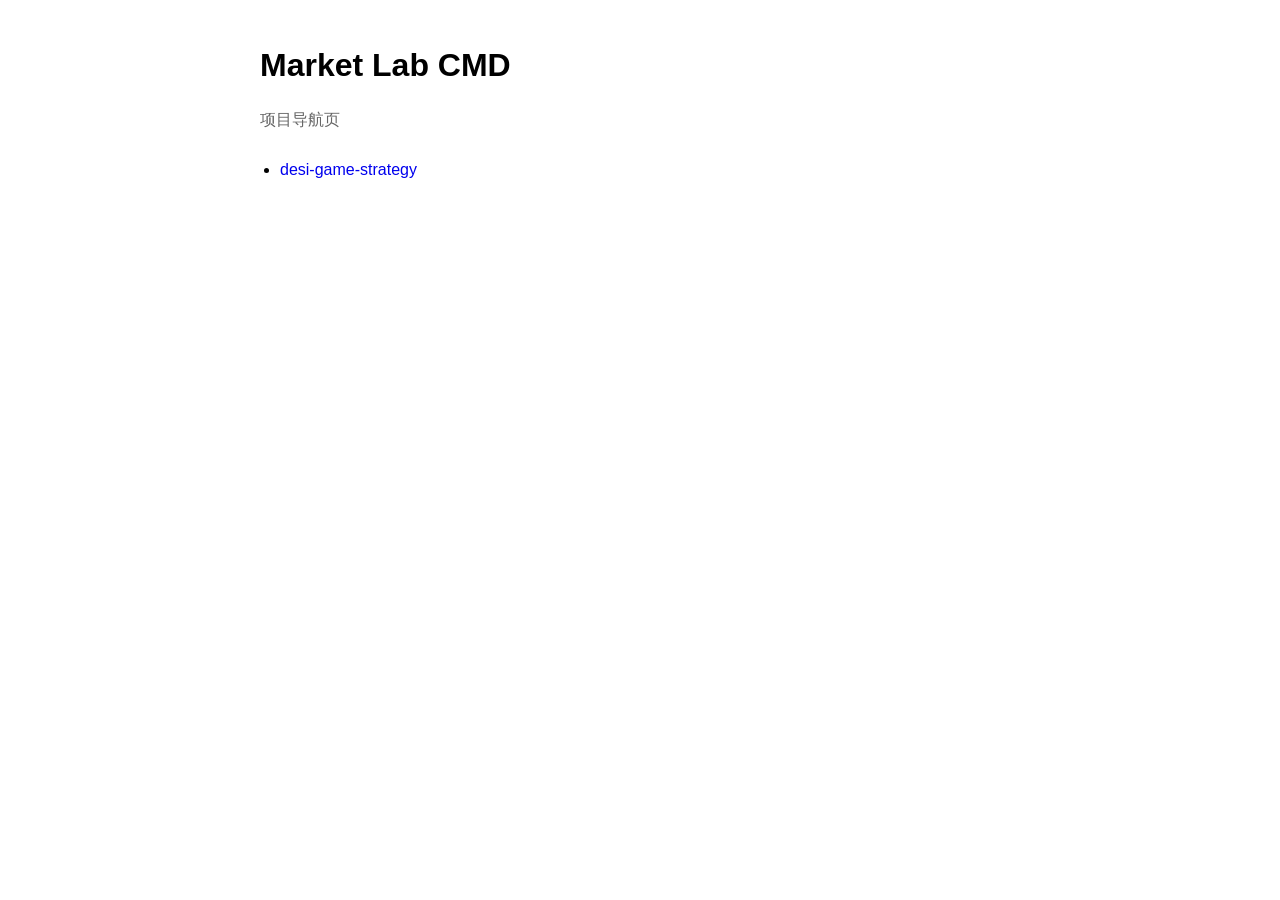
==== index.html @ a50ab49e "feat: init" ====
<!doctype html>
<html lang="zh-CN">
<head>
  <meta charset="utf-8" />
  <meta name="viewport" content="width=device-width, initial-scale=1" />
  <title>Market Lab CMD</title>
  <style>
    body {
      font-family: -apple-system, BlinkMacSystemFont, "Segoe UI", Arial, sans-serif;
      max-width: 760px;
      margin: 40px auto;
      padding: 0 16px;
      line-height: 1.6;
    }
    h1 { margin-bottom: 8px; }
    ul { padding-left: 20px; }
    a { text-decoration: none; }
    a:hover { text-decoration: underline; }
    .desc { color: #666; margin-bottom: 24px; }
  </style>
</head>
<body>
  <h1>Market Lab CMD</h1>
  <p class="desc">项目导航页</p>

  <ul>
    <li>
      <a href="/desi-game-strategy/">desi-game-strategy</a>
    </li>
  </ul>
</body>
</html>
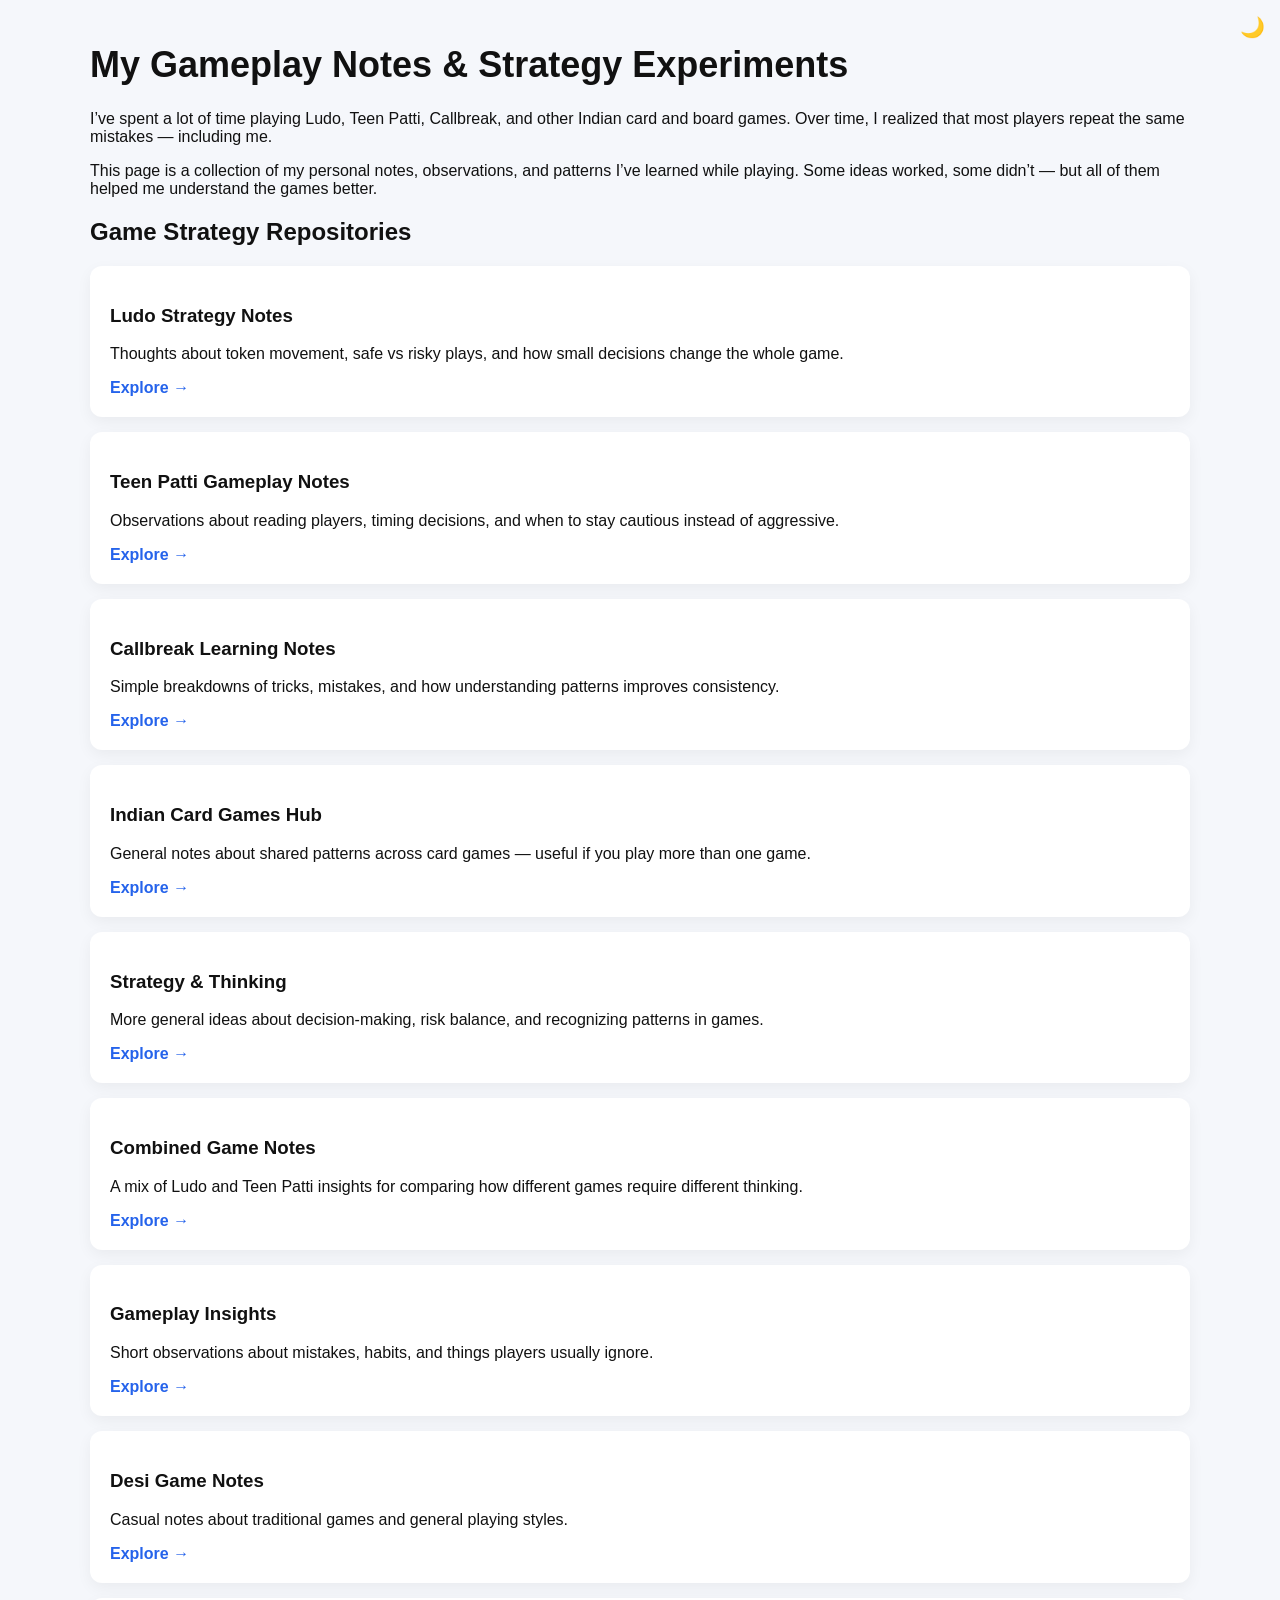
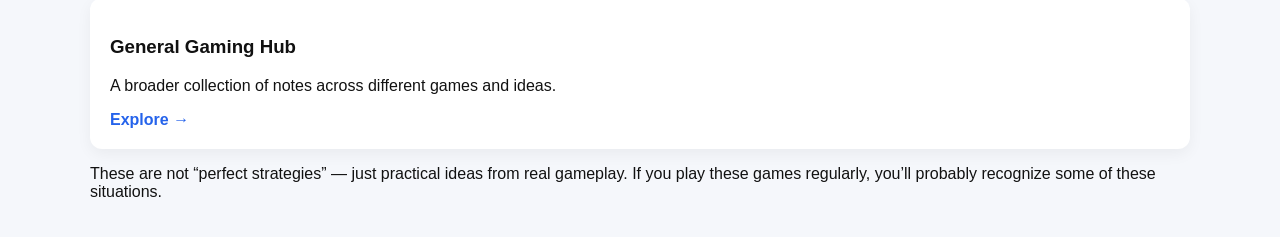
==== commit daa9ec30: "fix:1" ====
--- a/index.html
+++ b/index.html
@@ -1,32 +1,109 @@
-<!doctype html>
-<html lang="zh-CN">
+<!DOCTYPE html>
+<html lang="en">
 <head>
-  <meta charset="utf-8" />
-  <meta name="viewport" content="width=device-width, initial-scale=1" />
-  <title>Market Lab CMD</title>
-  <style>
-    body {
-      font-family: -apple-system, BlinkMacSystemFont, "Segoe UI", Arial, sans-serif;
-      max-width: 760px;
-      margin: 40px auto;
-      padding: 0 16px;
-      line-height: 1.6;
-    }
-    h1 { margin-bottom: 8px; }
-    ul { padding-left: 20px; }
-    a { text-decoration: none; }
-    a:hover { text-decoration: underline; }
-    .desc { color: #666; margin-bottom: 24px; }
-  </style>
+<meta charset="UTF-8">
+<meta name="viewport" content="width=device-width, initial-scale=1.0">
+<title>Game Strategy Notes | Ludo, Teen Patti, Callbreak</title>
+
+<meta name="description" content="Personal gameplay notes and strategy insights for Ludo, Teen Patti, Callbreak, and Indian card games. Learn decision-making, avoid common mistakes, and improve your gameplay.">
+
+<style>
+body{font-family:Arial, sans-serif;margin:0;background:#f5f7fb;color:#111;}
+.container{max-width:1100px;margin:auto;padding:20px;}
+h1{font-size:36px;}
+.card{background:#fff;border-radius:12px;padding:20px;margin:15px 0;box-shadow:0 5px 15px rgba(0,0,0,.05);}
+a{color:#2563eb;text-decoration:none;font-weight:bold;}
+.toggle{position:fixed;top:15px;right:15px;font-size:20px;cursor:pointer;}
+.dark{background:#0f172a;color:#e5e7eb;}
+.dark .card{background:#1e293b;}
+</style>
 </head>
+
 <body>
-  <h1>Market Lab CMD</h1>
-  <p class="desc">项目导航页</p>
 
-  <ul>
-    <li>
-      <a href="/desi-game-strategy/">desi-game-strategy</a>
-    </li>
-  </ul>
+<div class="toggle" onclick="toggleMode()">🌙</div>
+
+<div class="container">
+<h1>My Gameplay Notes & Strategy Experiments</h1>
+
+<p>
+I’ve spent a lot of time playing Ludo, Teen Patti, Callbreak, and other Indian card and board games. 
+Over time, I realized that most players repeat the same mistakes — including me.
+</p>
+
+<p>
+This page is a collection of my personal notes, observations, and patterns I’ve learned while playing. 
+Some ideas worked, some didn’t — but all of them helped me understand the games better.
+</p>
+
+<h2>Game Strategy Repositories</h2>
+
+<div class="card">
+<h3>Ludo Strategy Notes</h3>
+<p>Thoughts about token movement, safe vs risky plays, and how small decisions change the whole game.</p>
+<a href="https://market-lab-cmd.github.io/ludo-strategy-india/">Explore →</a>
+</div>
+
+<div class="card">
+<h3>Teen Patti Gameplay Notes</h3>
+<p>Observations about reading players, timing decisions, and when to stay cautious instead of aggressive.</p>
+<a href="https://market-lab-cmd.github.io/teenpatti-guide-india/">Explore →</a>
+</div>
+
+<div class="card">
+<h3>Callbreak Learning Notes</h3>
+<p>Simple breakdowns of tricks, mistakes, and how understanding patterns improves consistency.</p>
+<a href="https://market-lab-cmd.github.io/Callbreak/">Explore →</a>
+</div>
+
+<div class="card">
+<h3>Indian Card Games Hub</h3>
+<p>General notes about shared patterns across card games — useful if you play more than one game.</p>
+<a href="https://market-lab-cmd.github.io/indian-card-games-hub/">Explore →</a>
+</div>
+
+<div class="card">
+<h3>Strategy & Thinking</h3>
+<p>More general ideas about decision-making, risk balance, and recognizing patterns in games.</p>
+<a href="https://market-lab-cmd.github.io/skill-game-strategy-india/">Explore →</a>
+</div>
+
+<div class="card">
+<h3>Combined Game Notes</h3>
+<p>A mix of Ludo and Teen Patti insights for comparing how different games require different thinking.</p>
+<a href="https://market-lab-cmd.github.io/ludo-teenpatti-hub/">Explore →</a>
+</div>
+
+<div class="card">
+<h3>Gameplay Insights</h3>
+<p>Short observations about mistakes, habits, and things players usually ignore.</p>
+<a href="https://market-lab-cmd.github.io/gameinsight-india/">Explore →</a>
+</div>
+
+<div class="card">
+<h3>Desi Game Notes</h3>
+<p>Casual notes about traditional games and general playing styles.</p>
+<a href="https://market-lab-cmd.github.io/desi-game-strategy/">Explore →</a>
+</div>
+
+<div class="card">
+<h3>General Gaming Hub</h3>
+<p>A broader collection of notes across different games and ideas.</p>
+<a href="https://market-lab-cmd.github.io/india-skill-gaming-hub/">Explore →</a>
+</div>
+
+<p>
+These are not “perfect strategies” — just practical ideas from real gameplay.
+If you play these games regularly, you’ll probably recognize some of these situations.
+</p>
+
+</div>
+
+<script>
+function toggleMode(){
+ document.body.classList.toggle("dark");
+}
+</script>
+
 </body>
-</html>+</html>
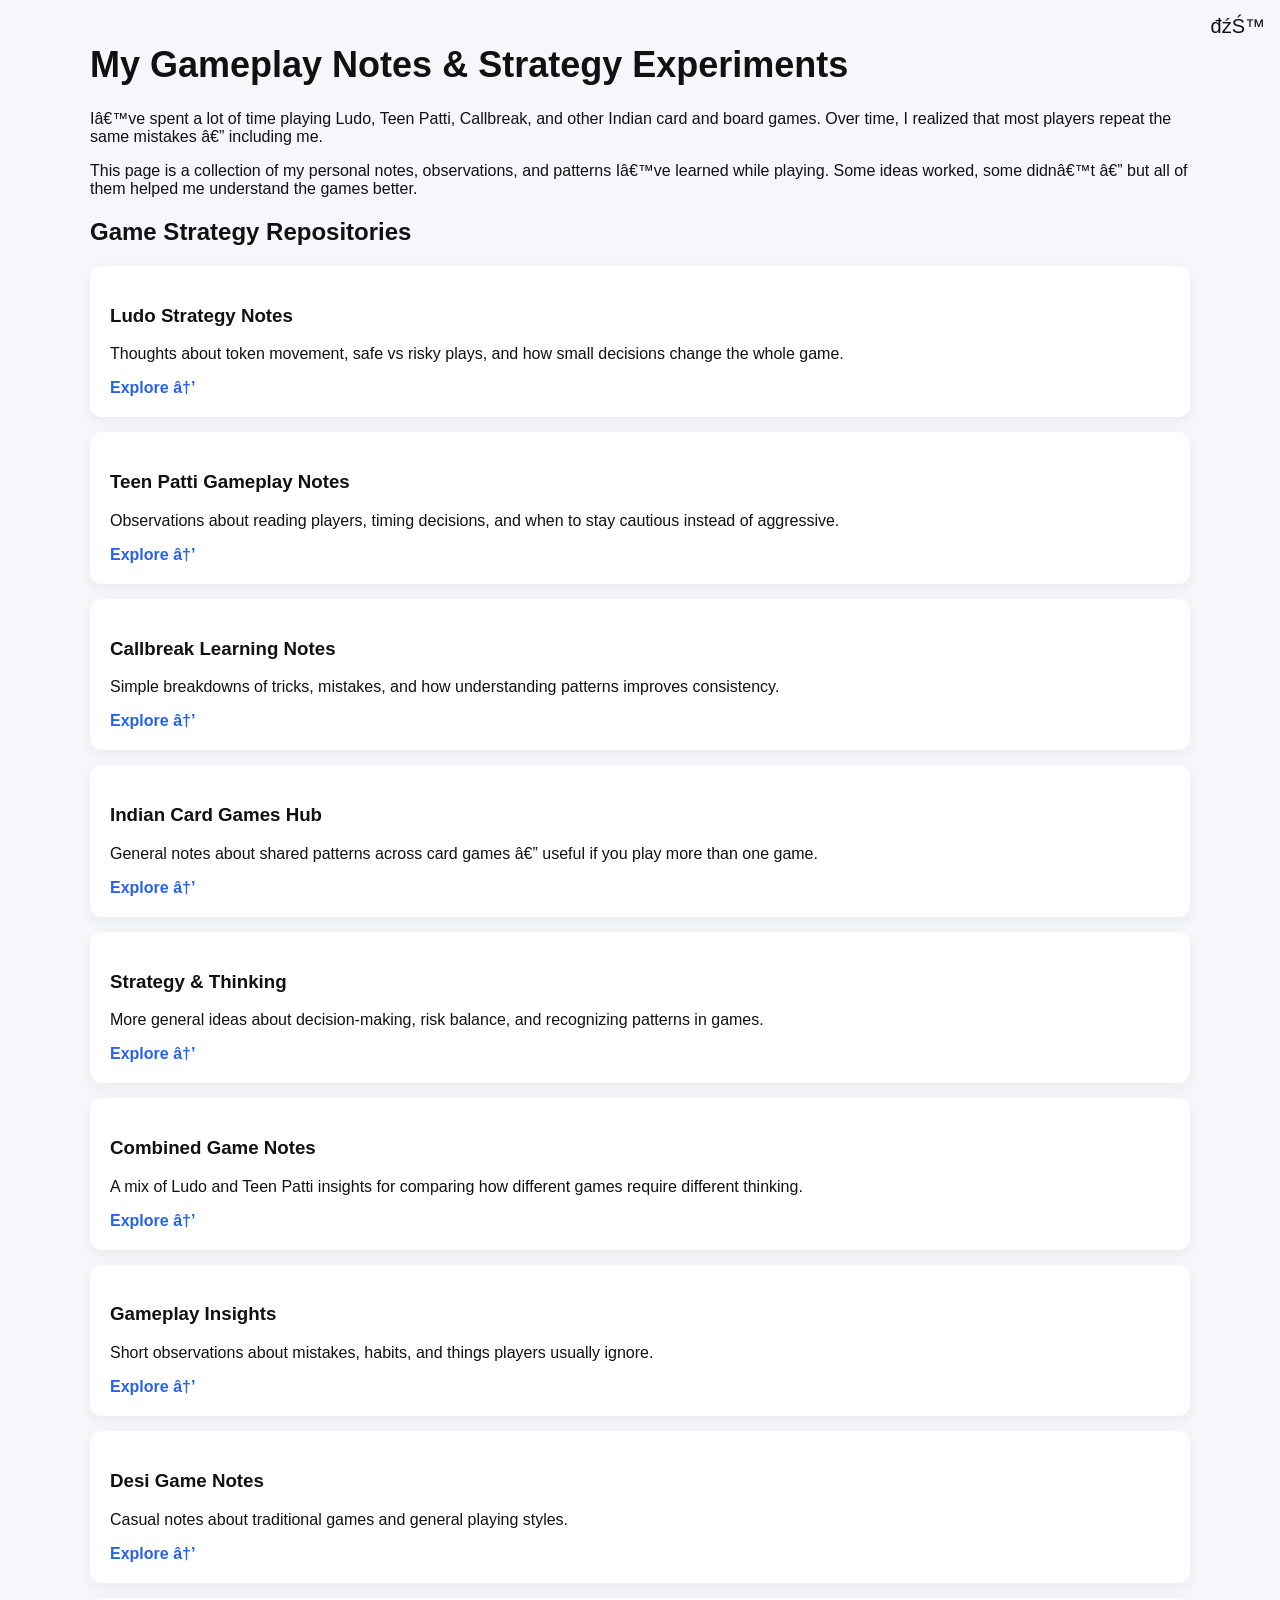
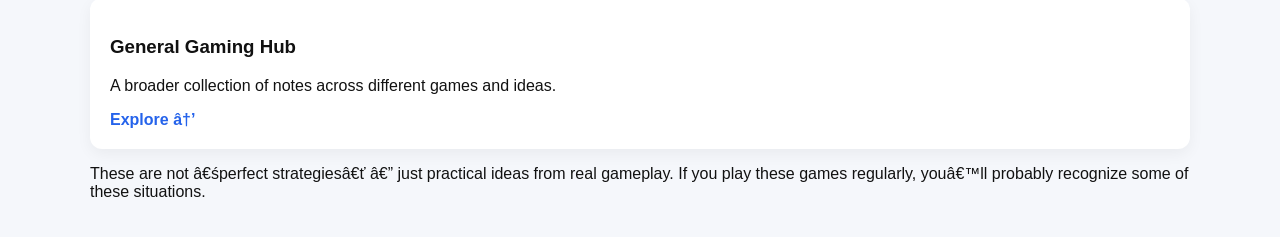
==== commit a46163df: "docs: 更新内容" ====
--- a/index.html
+++ b/index.html
@@ -21,19 +21,19 @@
 
 <body>
 
-<div class="toggle" onclick="toggleMode()">🌙</div>
+<div class="toggle" onclick="toggleMode()">đźŚ™</div>
 
 <div class="container">
 <h1>My Gameplay Notes & Strategy Experiments</h1>
 
 <p>
-I’ve spent a lot of time playing Ludo, Teen Patti, Callbreak, and other Indian card and board games. 
-Over time, I realized that most players repeat the same mistakes — including me.
+Iâ€™ve spent a lot of time playing Ludo, Teen Patti, Callbreak, and other Indian card and board games. 
+Over time, I realized that most players repeat the same mistakes â€” including me.
 </p>
 
 <p>
-This page is a collection of my personal notes, observations, and patterns I’ve learned while playing. 
-Some ideas worked, some didn’t — but all of them helped me understand the games better.
+This page is a collection of my personal notes, observations, and patterns Iâ€™ve learned while playing. 
+Some ideas worked, some didnâ€™t â€” but all of them helped me understand the games better.
 </p>
 
 <h2>Game Strategy Repositories</h2>
@@ -41,68 +41,76 @@
 <div class="card">
 <h3>Ludo Strategy Notes</h3>
 <p>Thoughts about token movement, safe vs risky plays, and how small decisions change the whole game.</p>
-<a href="https://market-lab-cmd.github.io/ludo-strategy-india/">Explore →</a>
+<a href="https://market-lab-cmd.github.io/ludo-strategy-india/">Explore â†’</a>
 </div>
 
 <div class="card">
 <h3>Teen Patti Gameplay Notes</h3>
 <p>Observations about reading players, timing decisions, and when to stay cautious instead of aggressive.</p>
-<a href="https://market-lab-cmd.github.io/teenpatti-guide-india/">Explore →</a>
+<a href="https://market-lab-cmd.github.io/teenpatti-guide-india/">Explore â†’</a>
 </div>
 
 <div class="card">
 <h3>Callbreak Learning Notes</h3>
 <p>Simple breakdowns of tricks, mistakes, and how understanding patterns improves consistency.</p>
-<a href="https://market-lab-cmd.github.io/Callbreak/">Explore →</a>
+<a href="https://market-lab-cmd.github.io/Callbreak/">Explore â†’</a>
 </div>
 
 <div class="card">
 <h3>Indian Card Games Hub</h3>
-<p>General notes about shared patterns across card games — useful if you play more than one game.</p>
-<a href="https://market-lab-cmd.github.io/indian-card-games-hub/">Explore →</a>
+<p>General notes about shared patterns across card games â€” useful if you play more than one game.</p>
+<a href="https://market-lab-cmd.github.io/indian-card-games-hub/">Explore â†’</a>
 </div>
 
 <div class="card">
 <h3>Strategy & Thinking</h3>
 <p>More general ideas about decision-making, risk balance, and recognizing patterns in games.</p>
-<a href="https://market-lab-cmd.github.io/skill-game-strategy-india/">Explore →</a>
+<a href="https://market-lab-cmd.github.io/skill-game-strategy-india/">Explore â†’</a>
 </div>
 
 <div class="card">
 <h3>Combined Game Notes</h3>
 <p>A mix of Ludo and Teen Patti insights for comparing how different games require different thinking.</p>
-<a href="https://market-lab-cmd.github.io/ludo-teenpatti-hub/">Explore →</a>
+<a href="https://market-lab-cmd.github.io/ludo-teenpatti-hub/">Explore â†’</a>
 </div>
 
 <div class="card">
 <h3>Gameplay Insights</h3>
 <p>Short observations about mistakes, habits, and things players usually ignore.</p>
-<a href="https://market-lab-cmd.github.io/gameinsight-india/">Explore →</a>
+<a href="https://market-lab-cmd.github.io/gameinsight-india/">Explore â†’</a>
 </div>
 
 <div class="card">
 <h3>Desi Game Notes</h3>
 <p>Casual notes about traditional games and general playing styles.</p>
-<a href="https://market-lab-cmd.github.io/desi-game-strategy/">Explore →</a>
+<a href="https://market-lab-cmd.github.io/desi-game-strategy/">Explore â†’</a>
 </div>
 
 <div class="card">
 <h3>General Gaming Hub</h3>
 <p>A broader collection of notes across different games and ideas.</p>
-<a href="https://market-lab-cmd.github.io/india-skill-gaming-hub/">Explore →</a>
+<a href="https://market-lab-cmd.github.io/india-skill-gaming-hub/">Explore â†’</a>
 </div>
 
 <p>
-These are not “perfect strategies” — just practical ideas from real gameplay.
-If you play these games regularly, you’ll probably recognize some of these situations.
+These are not â€śperfect strategiesâ€ť â€” just practical ideas from real gameplay.
+If you play these games regularly, youâ€™ll probably recognize some of these situations.
 </p>
 
 </div>
 
+<!-- Google tag (gtag.js) -->
+<script async src="https://www.googletagmanager.com/gtag/js?id=G-T5PPQX5BDS"></script>
 <script>
-function toggleMode(){
- document.body.classList.toggle("dark");
-}
+  window.dataLayer = window.dataLayer || [];
+  function gtag(){dataLayer.push(arguments);}
+  gtag('js', new Date());
+
+  gtag('config', 'G-T5PPQX5BDS');
+  
+  function toggleMode(){
+	 document.body.classList.toggle("dark");
+	}
 </script>
 
 </body>
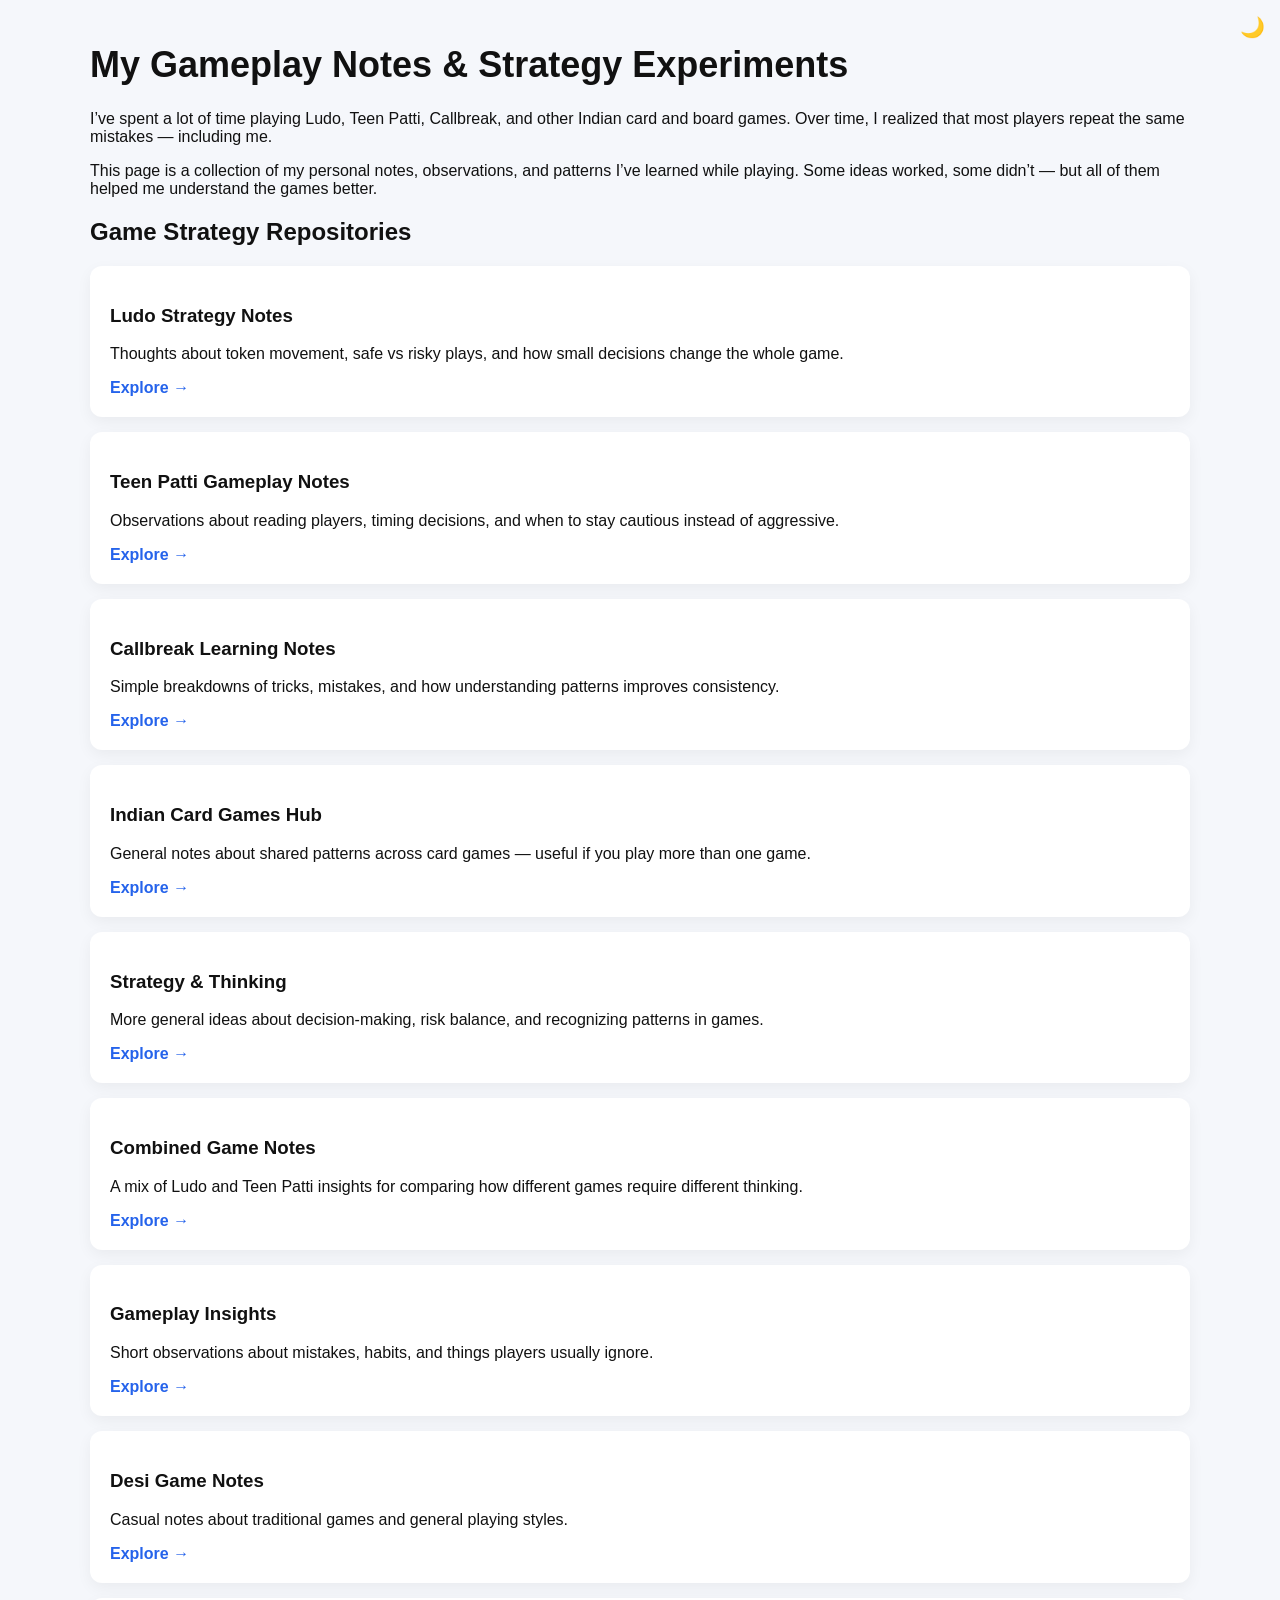
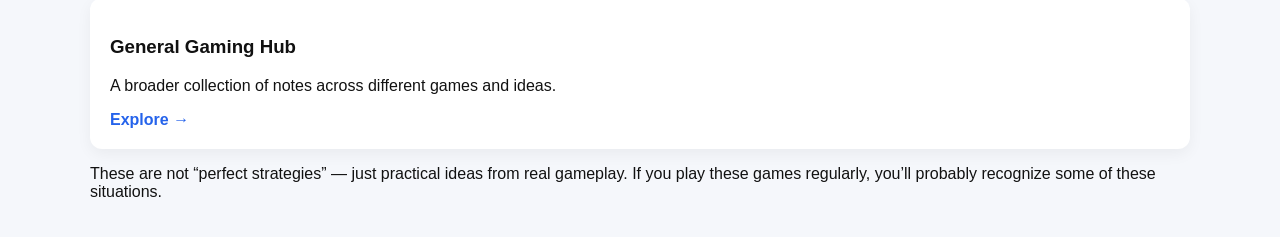
==== commit 506568b7: "fix: 修复HTML文件中的特殊字符显示问题 将HTML文件中的特殊字符（如â€™、â€”等）替换为正确的Unicode字符（如’、—等），以解决显示异常问题" ====
--- a/index.html
+++ b/index.html
@@ -21,19 +21,19 @@
 
 <body>
 
-<div class="toggle" onclick="toggleMode()">đźŚ™</div>
+<div class="toggle" onclick="toggleMode()">🌙</div>
 
 <div class="container">
 <h1>My Gameplay Notes & Strategy Experiments</h1>
 
 <p>
-Iâ€™ve spent a lot of time playing Ludo, Teen Patti, Callbreak, and other Indian card and board games. 
-Over time, I realized that most players repeat the same mistakes â€” including me.
+I’ve spent a lot of time playing Ludo, Teen Patti, Callbreak, and other Indian card and board games. 
+Over time, I realized that most players repeat the same mistakes — including me.
 </p>
 
 <p>
-This page is a collection of my personal notes, observations, and patterns Iâ€™ve learned while playing. 
-Some ideas worked, some didnâ€™t â€” but all of them helped me understand the games better.
+This page is a collection of my personal notes, observations, and patterns I’ve learned while playing. 
+Some ideas worked, some didn’t — but all of them helped me understand the games better.
 </p>
 
 <h2>Game Strategy Repositories</h2>
@@ -41,60 +41,60 @@
 <div class="card">
 <h3>Ludo Strategy Notes</h3>
 <p>Thoughts about token movement, safe vs risky plays, and how small decisions change the whole game.</p>
-<a href="https://market-lab-cmd.github.io/ludo-strategy-india/">Explore â†’</a>
+<a href="https://market-lab-cmd.github.io/ludo-strategy-india/">Explore →</a>
 </div>
 
 <div class="card">
 <h3>Teen Patti Gameplay Notes</h3>
 <p>Observations about reading players, timing decisions, and when to stay cautious instead of aggressive.</p>
-<a href="https://market-lab-cmd.github.io/teenpatti-guide-india/">Explore â†’</a>
+<a href="https://market-lab-cmd.github.io/teenpatti-guide-india/">Explore →</a>
 </div>
 
 <div class="card">
 <h3>Callbreak Learning Notes</h3>
 <p>Simple breakdowns of tricks, mistakes, and how understanding patterns improves consistency.</p>
-<a href="https://market-lab-cmd.github.io/Callbreak/">Explore â†’</a>
+<a href="https://market-lab-cmd.github.io/Callbreak/">Explore →</a>
 </div>
 
 <div class="card">
 <h3>Indian Card Games Hub</h3>
-<p>General notes about shared patterns across card games â€” useful if you play more than one game.</p>
-<a href="https://market-lab-cmd.github.io/indian-card-games-hub/">Explore â†’</a>
+<p>General notes about shared patterns across card games — useful if you play more than one game.</p>
+<a href="https://market-lab-cmd.github.io/indian-card-games-hub/">Explore →</a>
 </div>
 
 <div class="card">
 <h3>Strategy & Thinking</h3>
 <p>More general ideas about decision-making, risk balance, and recognizing patterns in games.</p>
-<a href="https://market-lab-cmd.github.io/skill-game-strategy-india/">Explore â†’</a>
+<a href="https://market-lab-cmd.github.io/skill-game-strategy-india/">Explore →</a>
 </div>
 
 <div class="card">
 <h3>Combined Game Notes</h3>
 <p>A mix of Ludo and Teen Patti insights for comparing how different games require different thinking.</p>
-<a href="https://market-lab-cmd.github.io/ludo-teenpatti-hub/">Explore â†’</a>
+<a href="https://market-lab-cmd.github.io/ludo-teenpatti-hub/">Explore →</a>
 </div>
 
 <div class="card">
 <h3>Gameplay Insights</h3>
 <p>Short observations about mistakes, habits, and things players usually ignore.</p>
-<a href="https://market-lab-cmd.github.io/gameinsight-india/">Explore â†’</a>
+<a href="https://market-lab-cmd.github.io/gameinsight-india/">Explore →</a>
 </div>
 
 <div class="card">
 <h3>Desi Game Notes</h3>
 <p>Casual notes about traditional games and general playing styles.</p>
-<a href="https://market-lab-cmd.github.io/desi-game-strategy/">Explore â†’</a>
+<a href="https://market-lab-cmd.github.io/desi-game-strategy/">Explore →</a>
 </div>
 
 <div class="card">
 <h3>General Gaming Hub</h3>
 <p>A broader collection of notes across different games and ideas.</p>
-<a href="https://market-lab-cmd.github.io/india-skill-gaming-hub/">Explore â†’</a>
+<a href="https://market-lab-cmd.github.io/india-skill-gaming-hub/">Explore →</a>
 </div>
 
 <p>
-These are not â€śperfect strategiesâ€ť â€” just practical ideas from real gameplay.
-If you play these games regularly, youâ€™ll probably recognize some of these situations.
+These are not “perfect strategies” — just practical ideas from real gameplay.
+If you play these games regularly, you’ll probably recognize some of these situations.
 </p>
 
 </div>
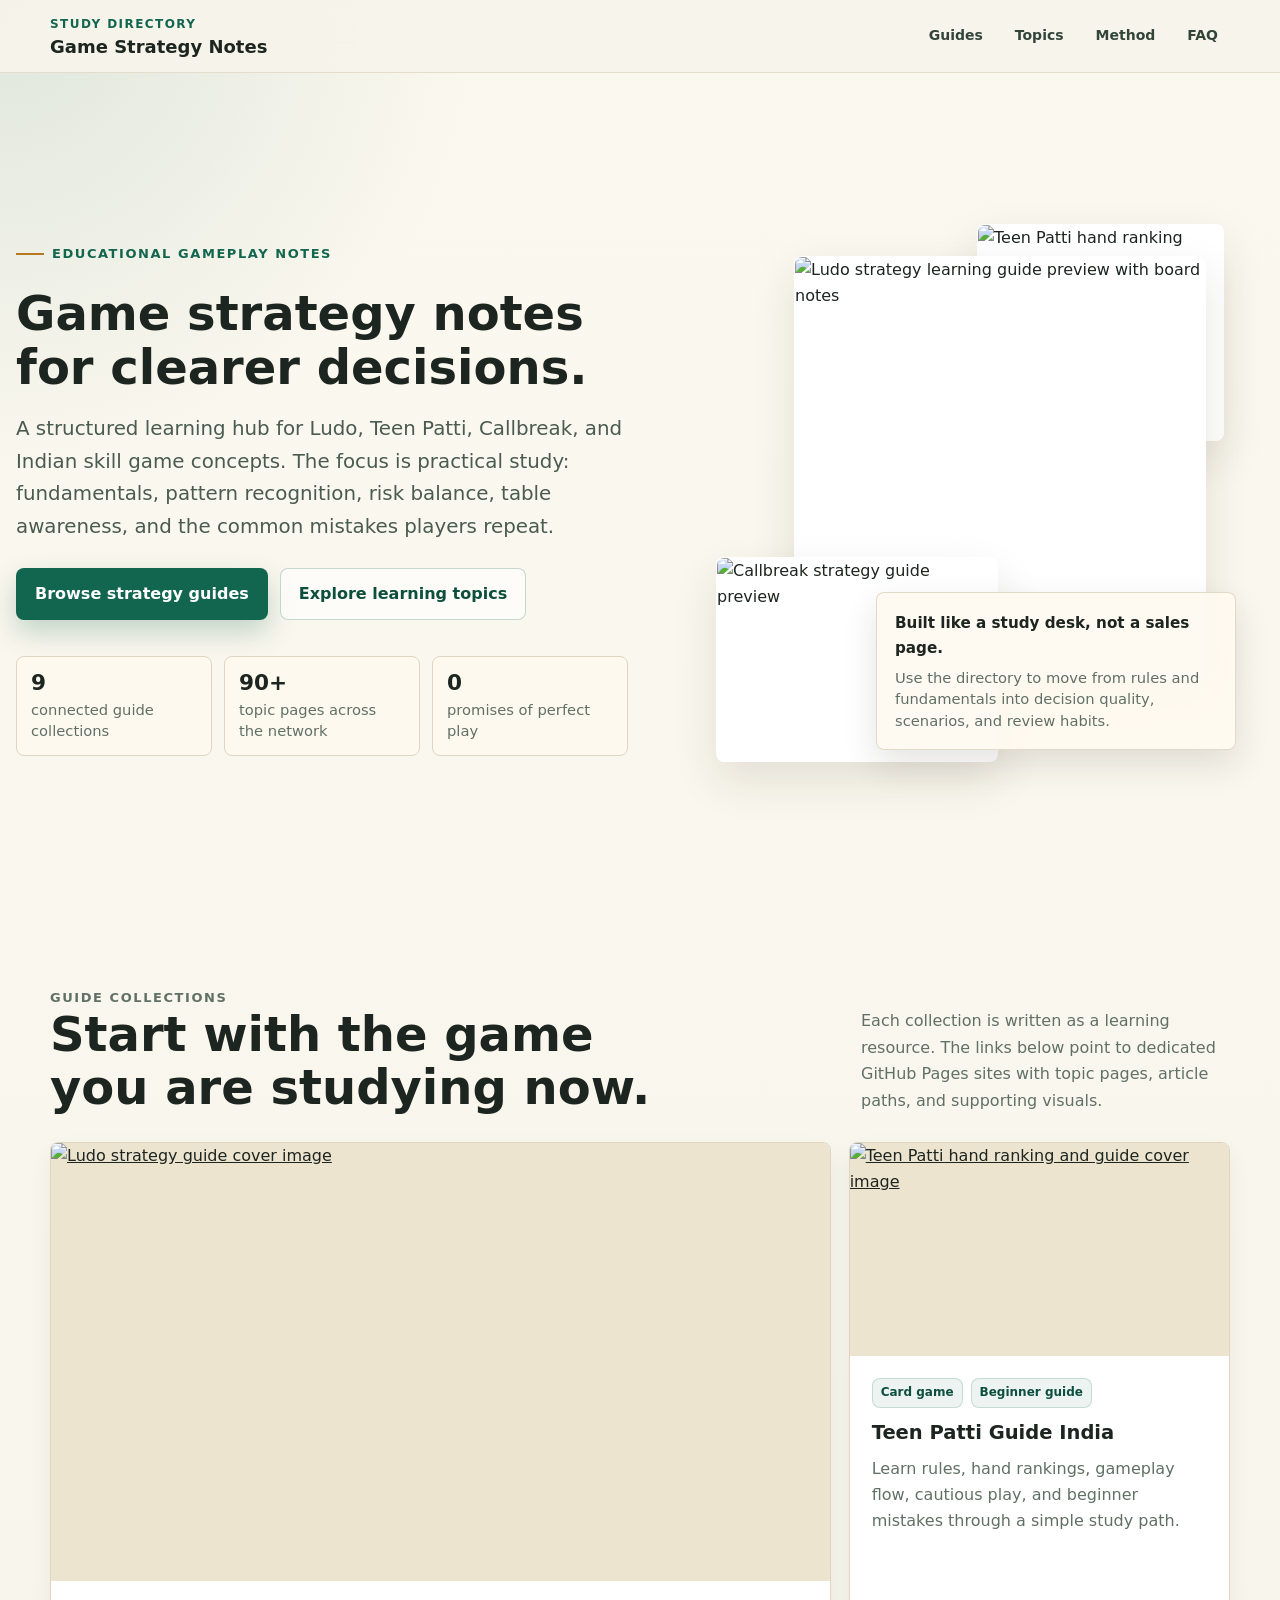
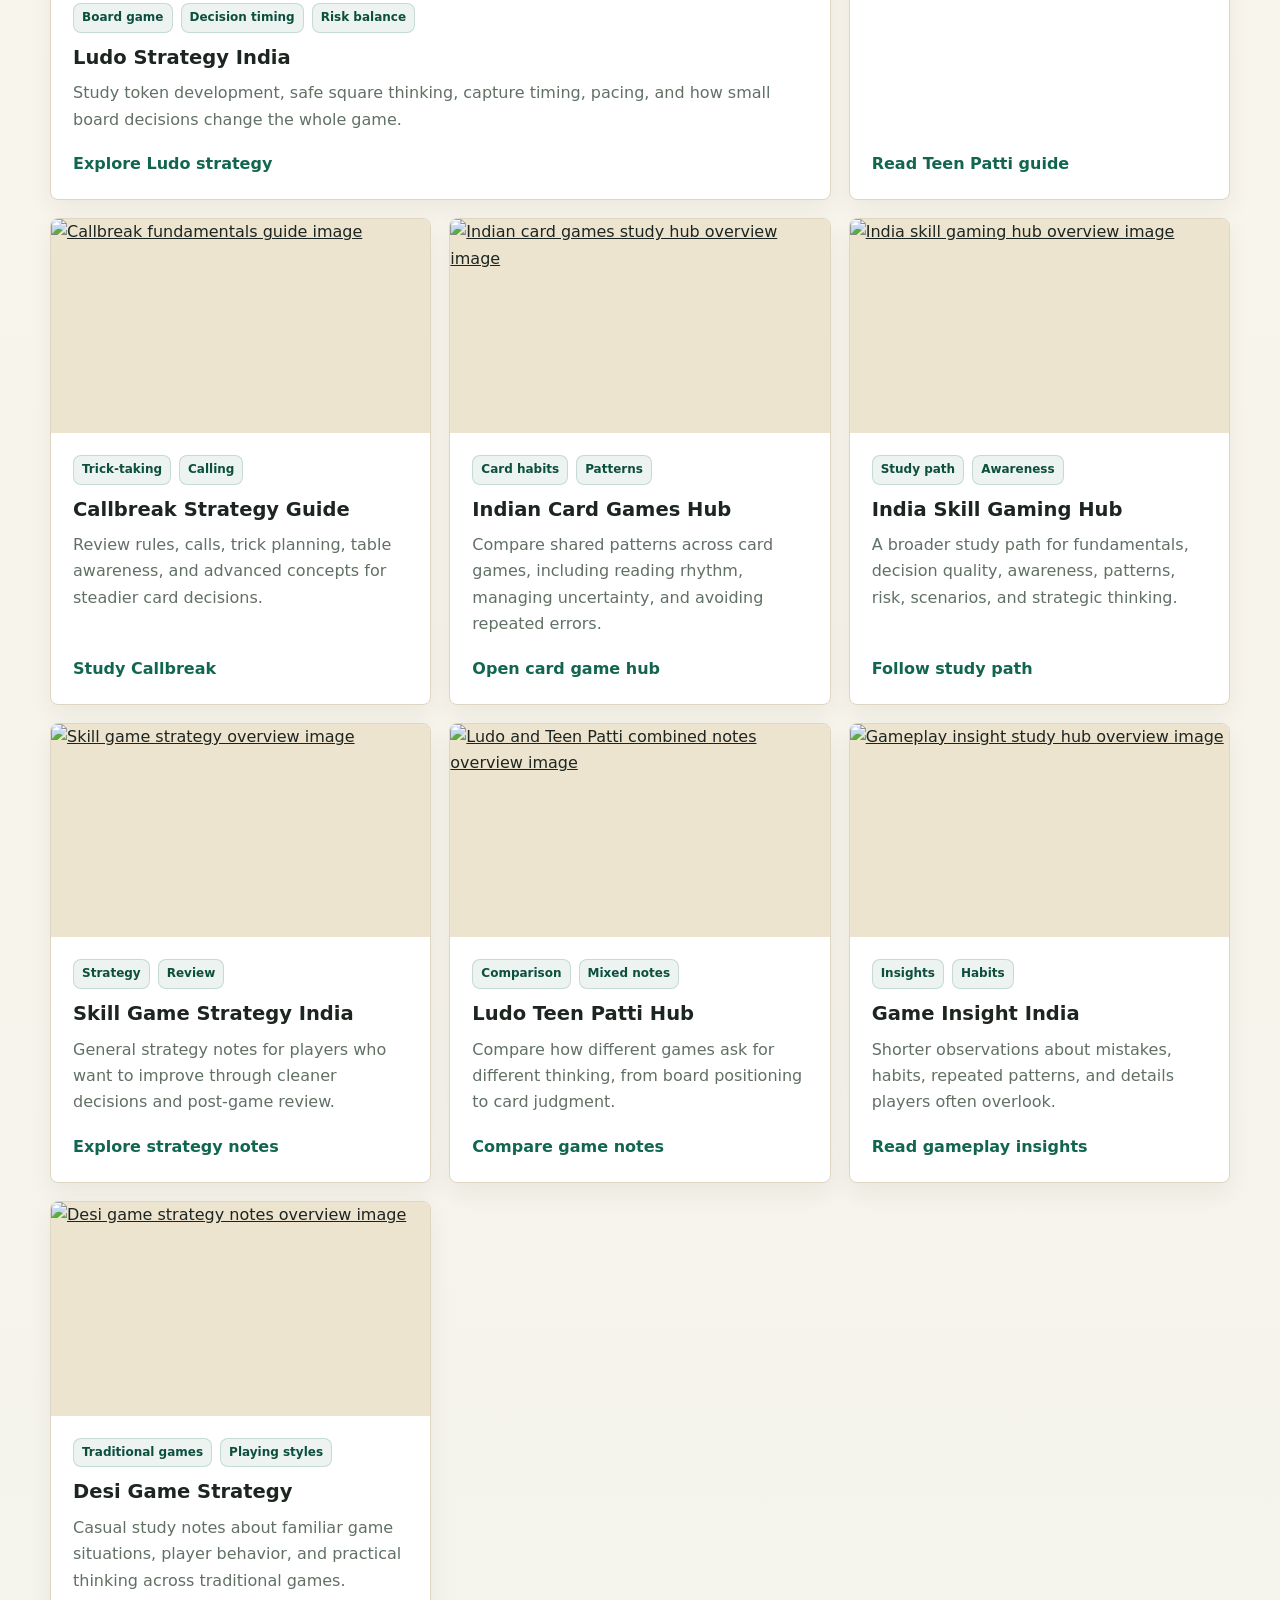
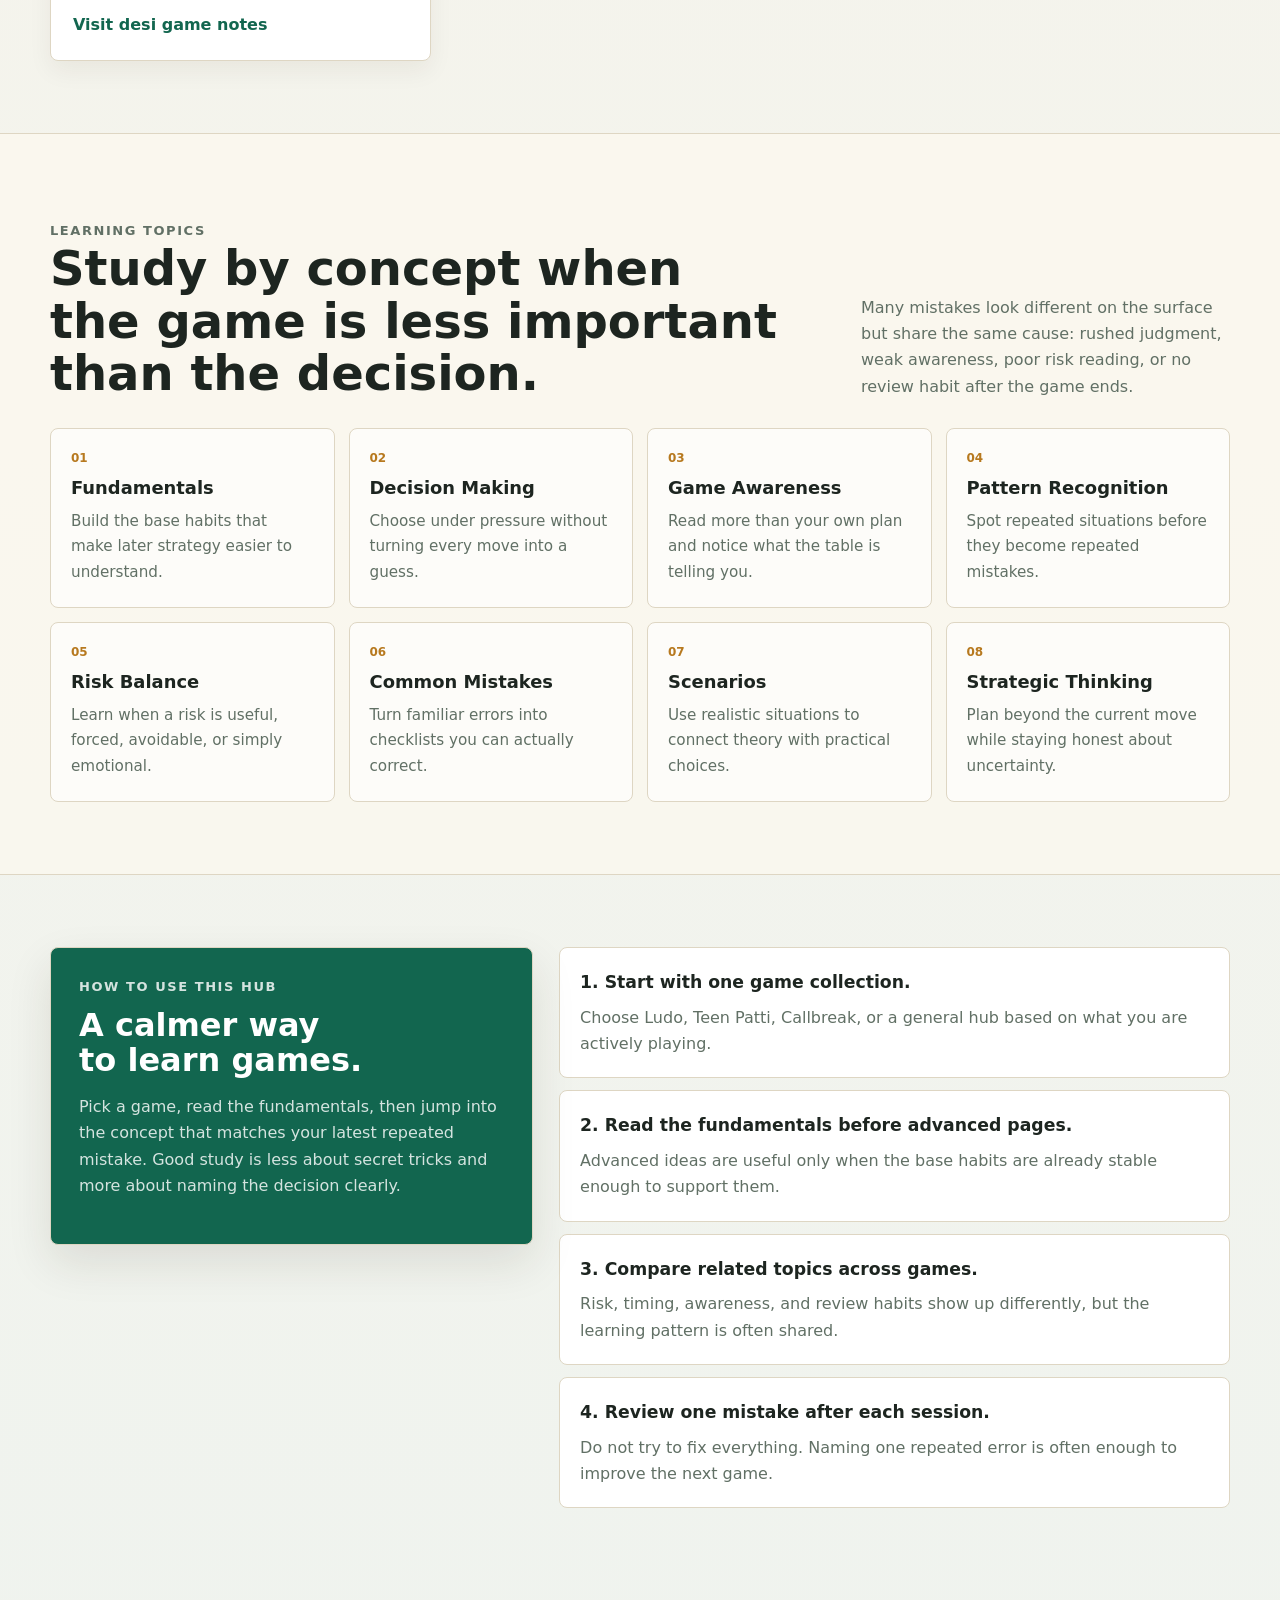
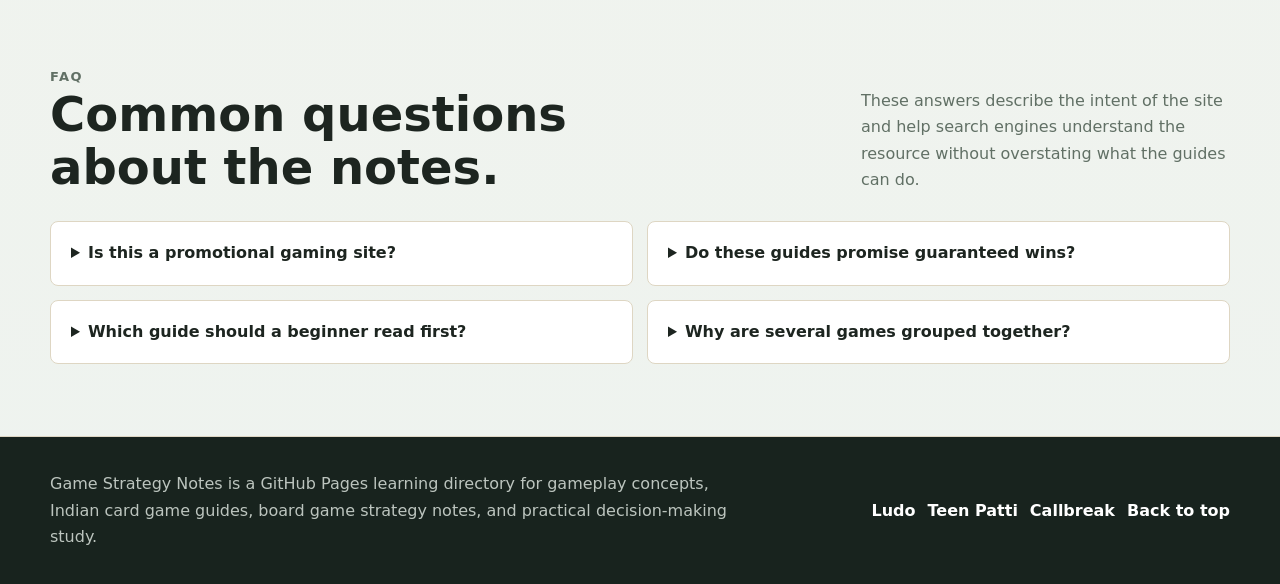
==== commit 02d27f1a: "perf: 优化首页" ====
--- a/index.html
+++ b/index.html
@@ -1,117 +1,1222 @@
-<!DOCTYPE html>
+<!doctype html>
 <html lang="en">
 <head>
-<meta charset="UTF-8">
-<meta name="viewport" content="width=device-width, initial-scale=1.0">
-<title>Game Strategy Notes | Ludo, Teen Patti, Callbreak</title>
-
-<meta name="description" content="Personal gameplay notes and strategy insights for Ludo, Teen Patti, Callbreak, and Indian card games. Learn decision-making, avoid common mistakes, and improve your gameplay.">
-
-<style>
-body{font-family:Arial, sans-serif;margin:0;background:#f5f7fb;color:#111;}
-.container{max-width:1100px;margin:auto;padding:20px;}
-h1{font-size:36px;}
-.card{background:#fff;border-radius:12px;padding:20px;margin:15px 0;box-shadow:0 5px 15px rgba(0,0,0,.05);}
-a{color:#2563eb;text-decoration:none;font-weight:bold;}
-.toggle{position:fixed;top:15px;right:15px;font-size:20px;cursor:pointer;}
-.dark{background:#0f172a;color:#e5e7eb;}
-.dark .card{background:#1e293b;}
-</style>
+  <meta charset="utf-8">
+  <meta name="viewport" content="width=device-width, initial-scale=1">
+  <title>Game Strategy Notes Hub | Ludo, Teen Patti, Callbreak Guides</title>
+  <meta name="description" content="A calm learning hub for Ludo, Teen Patti, Callbreak, and Indian skill game notes covering fundamentals, decisions, risk balance, and common mistakes.">
+  <meta name="keywords" content="game strategy notes, Ludo strategy India, Teen Patti guide India, Callbreak strategy guide, Indian card games, skill gaming guides, decision making games">
+  <meta name="robots" content="index, follow">
+  <meta name="theme-color" content="#f7f4eb">
+  <link rel="canonical" href="https://market-lab-cmd.github.io/">
+
+  <meta property="og:type" content="website">
+  <meta property="og:title" content="Game Strategy Notes Hub">
+  <meta property="og:description" content="Explore practical learning notes for Ludo, Teen Patti, Callbreak, and Indian skill games.">
+  <meta property="og:url" content="https://market-lab-cmd.github.io/">
+  <meta property="og:image" content="https://market-lab-cmd.github.io/ludo-strategy-india/assets/images/overview.webp">
+  <meta name="twitter:card" content="summary_large_image">
+  <meta name="twitter:title" content="Game Strategy Notes Hub">
+  <meta name="twitter:description" content="A structured directory of gameplay concepts, decision-making notes, and strategy learning resources.">
+  <meta name="twitter:image" content="https://market-lab-cmd.github.io/ludo-strategy-india/assets/images/overview.webp">
+
+  <style>
+    :root {
+      color-scheme: light;
+      --bg: #f7f4eb;
+      --surface: #fffaf0;
+      --surface-strong: #ffffff;
+      --ink: #1d2520;
+      --muted: #617065;
+      --line: #ded6c3;
+      --primary: #12664f;
+      --primary-strong: #0d4f3d;
+      --accent: #b7791f;
+      --accent-soft: #f0dfb8;
+      --blue: #315f86;
+      --shadow: 0 18px 45px rgba(44, 37, 21, 0.11);
+      --radius: 8px;
+      --max: 1180px;
+    }
+
+    * {
+      box-sizing: border-box;
+    }
+
+    html {
+      scroll-behavior: smooth;
+    }
+
+    body {
+      margin: 0;
+      background:
+        radial-gradient(circle at top left, rgba(18, 102, 79, 0.12), transparent 30rem),
+        linear-gradient(180deg, #fbf8ef 0%, var(--bg) 42%, #eef3ef 100%);
+      color: var(--ink);
+      font-family: Inter, ui-sans-serif, system-ui, -apple-system, BlinkMacSystemFont, "Segoe UI", Arial, sans-serif;
+      font-size: 16px;
+      line-height: 1.65;
+    }
+
+    img {
+      display: block;
+      max-width: 100%;
+    }
+
+    a {
+      color: inherit;
+    }
+
+    .skip-link {
+      position: absolute;
+      left: 16px;
+      top: -80px;
+      z-index: 20;
+      background: var(--ink);
+      color: #fff;
+      padding: 10px 14px;
+      border-radius: var(--radius);
+      transition: top 0.2s ease;
+    }
+
+    .skip-link:focus {
+      top: 16px;
+    }
+
+    .site-header {
+      position: sticky;
+      top: 0;
+      z-index: 10;
+      border-bottom: 1px solid rgba(222, 214, 195, 0.78);
+      background: rgba(247, 244, 235, 0.92);
+      backdrop-filter: blur(16px);
+    }
+
+    .nav {
+      width: min(var(--max), calc(100% - 32px));
+      min-height: 72px;
+      margin: 0 auto;
+      display: flex;
+      align-items: center;
+      justify-content: space-between;
+      gap: 24px;
+    }
+
+    .brand {
+      text-decoration: none;
+      display: grid;
+      gap: 2px;
+      min-width: 190px;
+    }
+
+    .brand span:first-child {
+      color: var(--primary);
+      font-size: 12px;
+      font-weight: 800;
+      letter-spacing: 0.12em;
+      text-transform: uppercase;
+    }
+
+    .brand span:last-child {
+      font-size: 18px;
+      font-weight: 850;
+      line-height: 1.1;
+    }
+
+    .nav-links {
+      display: flex;
+      flex-wrap: wrap;
+      align-items: center;
+      justify-content: flex-end;
+      gap: 8px;
+    }
+
+    .nav-links a {
+      min-height: 44px;
+      display: inline-flex;
+      align-items: center;
+      border-radius: var(--radius);
+      padding: 10px 12px;
+      color: #33453a;
+      font-size: 14px;
+      font-weight: 750;
+      text-decoration: none;
+    }
+
+    .nav-links a:hover,
+    .nav-links a:focus-visible {
+      background: rgba(18, 102, 79, 0.1);
+      color: var(--primary-strong);
+      outline: none;
+    }
+
+    .page {
+      overflow: hidden;
+    }
+
+    .section {
+      width: min(var(--max), calc(100% - 32px));
+      margin: 0 auto;
+      padding: 72px 0;
+    }
+
+    .hero {
+      width: min(1280px, calc(100% - 32px));
+      min-height: calc(100dvh - 72px);
+      margin: 0 auto;
+      display: grid;
+      grid-template-columns: minmax(0, 1.02fr) minmax(320px, 0.98fr);
+      align-items: center;
+      gap: 48px;
+      padding: 48px 0 36px;
+    }
+
+    .eyebrow {
+      display: inline-flex;
+      align-items: center;
+      gap: 8px;
+      color: var(--primary);
+      font-size: 13px;
+      font-weight: 850;
+      letter-spacing: 0.12em;
+      text-transform: uppercase;
+    }
+
+    .eyebrow::before {
+      content: "";
+      width: 28px;
+      height: 2px;
+      background: var(--accent);
+    }
+
+    h1,
+    h2,
+    h3 {
+      margin: 0;
+      line-height: 1.1;
+      letter-spacing: 0;
+    }
+
+    h1 {
+      max-width: 780px;
+      margin-top: 18px;
+      font-size: clamp(2.7rem, 7vw, 5.85rem);
+      text-wrap: balance;
+    }
+
+    #hero-title {
+      margin-top: 10px;
+      font-size: 48px;
+      line-height: 1.12;
+    }
+
+    h2 {
+      font-size: clamp(2rem, 4vw, 3rem);
+      text-wrap: balance;
+    }
+
+    h3 {
+      font-size: 1.22rem;
+    }
+
+    .lede {
+      max-width: 720px;
+      margin: 18px 0 0;
+      color: #4a5b50;
+      font-size: clamp(1.05rem, 2vw, 1.24rem);
+    }
+
+    .hero-actions {
+      display: flex;
+      flex-wrap: wrap;
+      align-items: center;
+      gap: 12px;
+      margin-top: 24px;
+    }
+
+    .button {
+      min-height: 48px;
+      display: inline-flex;
+      align-items: center;
+      justify-content: center;
+      border: 1px solid transparent;
+      border-radius: var(--radius);
+      padding: 12px 18px;
+      font-weight: 850;
+      text-decoration: none;
+      transition: transform 0.18s ease, background 0.18s ease, border-color 0.18s ease;
+    }
+
+    .button:hover,
+    .button:focus-visible {
+      transform: translateY(-1px);
+      outline: none;
+    }
+
+    .button.primary {
+      background: var(--primary);
+      color: #fff;
+      box-shadow: 0 12px 28px rgba(18, 102, 79, 0.24);
+    }
+
+    .button.primary:hover,
+    .button.primary:focus-visible {
+      background: var(--primary-strong);
+    }
+
+    .button.secondary {
+      border-color: rgba(18, 102, 79, 0.24);
+      background: rgba(255, 255, 255, 0.58);
+      color: var(--primary-strong);
+    }
+
+    .hero-proof {
+      display: grid;
+      grid-template-columns: repeat(3, minmax(0, 1fr));
+      gap: 12px;
+      max-width: 680px;
+      margin-top: 36px;
+    }
+
+    .proof-item {
+      border: 1px solid var(--line);
+      border-radius: var(--radius);
+      background: rgba(255, 250, 240, 0.8);
+      padding: 14px;
+    }
+
+    .proof-item strong {
+      display: block;
+      color: var(--ink);
+      font-size: 1.35rem;
+      line-height: 1.1;
+    }
+
+    .proof-item span {
+      display: block;
+      margin-top: 5px;
+      color: var(--muted);
+      font-size: 0.92rem;
+      line-height: 1.4;
+    }
+
+    .visual-board {
+      position: relative;
+      min-height: 570px;
+    }
+
+    .visual-card {
+      position: absolute;
+      overflow: hidden;
+      border: 1px solid rgba(255, 255, 255, 0.72);
+      border-radius: var(--radius);
+      background: var(--surface-strong);
+      box-shadow: var(--shadow);
+    }
+
+    .visual-card img {
+      width: 100%;
+      height: 100%;
+      object-fit: cover;
+    }
+
+    .visual-card.main {
+      inset: 32px 18px 82px 78px;
+    }
+
+    .visual-card.side {
+      width: 42%;
+      height: 38%;
+      right: 0;
+      top: 0;
+    }
+
+    .visual-card.lower {
+      width: 48%;
+      height: 36%;
+      left: 0;
+      bottom: 0;
+    }
+
+    .note-panel {
+      position: absolute;
+      right: 28px;
+      bottom: 28px;
+      width: min(360px, 72%);
+      border: 1px solid rgba(222, 214, 195, 0.86);
+      border-radius: var(--radius);
+      background: rgba(255, 250, 240, 0.92);
+      padding: 18px;
+      box-shadow: 0 14px 35px rgba(44, 37, 21, 0.12);
+    }
+
+    .note-panel strong {
+      display: block;
+      font-size: 0.95rem;
+    }
+
+    .note-panel span {
+      display: block;
+      margin-top: 6px;
+      color: var(--muted);
+      font-size: 0.92rem;
+      line-height: 1.45;
+    }
+
+    .section-head {
+      display: grid;
+      grid-template-columns: minmax(0, 0.95fr) minmax(250px, 0.45fr);
+      align-items: end;
+      gap: 32px;
+      margin-bottom: 28px;
+    }
+
+    .section-head p {
+      margin: 14px 0 0;
+      color: var(--muted);
+    }
+
+    .section-kicker {
+      margin: 0 0 10px;
+      color: var(--accent);
+      font-size: 13px;
+      font-weight: 850;
+      letter-spacing: 0.12em;
+      text-transform: uppercase;
+    }
+
+    .guide-grid {
+      display: grid;
+      grid-template-columns: repeat(3, minmax(0, 1fr));
+      gap: 18px;
+    }
+
+    .guide-card {
+      position: relative;
+      overflow: hidden;
+      min-height: 100%;
+      display: flex;
+      flex-direction: column;
+      border: 1px solid var(--line);
+      border-radius: var(--radius);
+      background: var(--surface-strong);
+      box-shadow: 0 10px 24px rgba(44, 37, 21, 0.06);
+    }
+
+    .guide-card.featured {
+      grid-column: span 2;
+    }
+
+    .guide-card__image {
+      aspect-ratio: 16 / 9;
+      background: #ede4cf;
+    }
+
+    .guide-card__image img {
+      width: 100%;
+      height: 100%;
+      object-fit: cover;
+    }
+
+    .guide-card__body {
+      flex: 1;
+      display: flex;
+      flex-direction: column;
+      padding: 22px;
+    }
+
+    .tag-row {
+      display: flex;
+      flex-wrap: wrap;
+      gap: 8px;
+      margin-bottom: 14px;
+    }
+
+    .tag {
+      border: 1px solid rgba(18, 102, 79, 0.18);
+      border-radius: var(--radius);
+      background: rgba(18, 102, 79, 0.08);
+      color: var(--primary-strong);
+      padding: 4px 8px;
+      font-size: 12px;
+      font-weight: 800;
+    }
+
+    .guide-card p {
+      margin: 12px 0 0;
+      color: var(--muted);
+    }
+
+    .guide-link {
+      min-height: 44px;
+      display: inline-flex;
+      align-items: center;
+      width: fit-content;
+      margin-top: auto;
+      padding-top: 18px;
+      color: var(--primary);
+      font-weight: 850;
+      text-decoration: none;
+    }
+
+    .guide-link:hover,
+    .guide-link:focus-visible {
+      color: var(--primary-strong);
+      text-decoration: underline;
+      text-underline-offset: 4px;
+      outline: none;
+    }
+
+    .topic-band {
+      border-block: 1px solid var(--line);
+      background: rgba(255, 250, 240, 0.58);
+    }
+
+    .topic-grid {
+      display: grid;
+      grid-template-columns: repeat(4, minmax(0, 1fr));
+      gap: 14px;
+    }
+
+    .topic-card {
+      min-height: 180px;
+      display: flex;
+      flex-direction: column;
+      border: 1px solid var(--line);
+      border-radius: var(--radius);
+      background: rgba(255, 255, 255, 0.68);
+      padding: 20px;
+      text-decoration: none;
+      transition: border-color 0.18s ease, transform 0.18s ease, background 0.18s ease;
+    }
+
+    .topic-card:hover,
+    .topic-card:focus-visible {
+      transform: translateY(-2px);
+      border-color: rgba(18, 102, 79, 0.38);
+      background: #fff;
+      outline: none;
+    }
+
+    .topic-card span {
+      color: var(--accent);
+      font-size: 12px;
+      font-weight: 850;
+      text-transform: uppercase;
+    }
+
+    .topic-card strong {
+      margin-top: 8px;
+      color: var(--ink);
+      font-size: 1.12rem;
+      line-height: 1.25;
+    }
+
+    .topic-card p {
+      margin: 10px 0 0;
+      color: var(--muted);
+      font-size: 0.95rem;
+    }
+
+    .learning-layout {
+      display: grid;
+      grid-template-columns: minmax(280px, 0.72fr) minmax(0, 1fr);
+      gap: 26px;
+      align-items: start;
+    }
+
+    .method-card {
+      position: sticky;
+      top: 104px;
+      border: 1px solid var(--line);
+      border-radius: var(--radius);
+      background: var(--primary);
+      color: #fff;
+      padding: 28px;
+      box-shadow: var(--shadow);
+    }
+
+    .method-card h2 {
+      font-size: 2rem;
+    }
+
+    .method-card p {
+      color: rgba(255, 255, 255, 0.82);
+    }
+
+    .method-list {
+      display: grid;
+      gap: 12px;
+      margin: 0;
+      padding: 0;
+      list-style: none;
+    }
+
+    .method-list li {
+      border: 1px solid var(--line);
+      border-radius: var(--radius);
+      background: var(--surface-strong);
+      padding: 20px;
+    }
+
+    .method-list strong {
+      display: block;
+      font-size: 1.08rem;
+    }
+
+    .method-list p {
+      margin: 8px 0 0;
+      color: var(--muted);
+    }
+
+    .faq-grid {
+      display: grid;
+      grid-template-columns: repeat(2, minmax(0, 1fr));
+      gap: 14px;
+    }
+
+    details {
+      border: 1px solid var(--line);
+      border-radius: var(--radius);
+      background: var(--surface-strong);
+      padding: 18px 20px;
+    }
+
+    summary {
+      cursor: pointer;
+      font-weight: 850;
+    }
+
+    summary:focus-visible {
+      outline: 2px solid var(--primary);
+      outline-offset: 4px;
+    }
+
+    details p {
+      margin: 12px 0 0;
+      color: var(--muted);
+    }
+
+    .site-footer {
+      border-top: 1px solid var(--line);
+      background: #18231e;
+      color: #eaf2ec;
+    }
+
+    .footer-inner {
+      width: min(var(--max), calc(100% - 32px));
+      margin: 0 auto;
+      padding: 34px 0;
+      display: flex;
+      flex-wrap: wrap;
+      justify-content: space-between;
+      gap: 18px;
+    }
+
+    .footer-inner p {
+      max-width: 680px;
+      margin: 0;
+      color: rgba(234, 242, 236, 0.78);
+    }
+
+    .footer-links {
+      display: flex;
+      flex-wrap: wrap;
+      gap: 12px;
+    }
+
+    .footer-links a {
+      min-height: 44px;
+      display: inline-flex;
+      align-items: center;
+      color: #fff;
+      font-weight: 750;
+      text-decoration: none;
+    }
+
+    .footer-links a:hover,
+    .footer-links a:focus-visible {
+      text-decoration: underline;
+      text-underline-offset: 4px;
+      outline: none;
+    }
+
+    @media (max-width: 980px) {
+      .nav {
+        min-height: auto;
+        padding: 16px 0;
+        align-items: flex-start;
+        flex-direction: column;
+      }
+
+      .nav-links {
+        justify-content: flex-start;
+      }
+
+      .hero,
+      .section-head,
+      .learning-layout {
+        grid-template-columns: 1fr;
+      }
+
+      .hero {
+        min-height: auto;
+        gap: 28px;
+        padding-top: 42px;
+      }
+
+      .visual-board {
+        min-height: 450px;
+      }
+
+      .guide-grid,
+      .topic-grid,
+      .faq-grid {
+        grid-template-columns: repeat(2, minmax(0, 1fr));
+      }
+
+      .guide-card.featured {
+        grid-column: span 1;
+      }
+
+      .method-card {
+        position: static;
+      }
+    }
+
+    @media (max-width: 640px) {
+      .section {
+        padding: 54px 0;
+      }
+
+      .nav-links {
+        width: 100%;
+        display: grid;
+        grid-template-columns: repeat(2, minmax(0, 1fr));
+      }
+
+      .nav-links a {
+        padding-inline: 10px;
+      }
+
+      .hero-proof,
+      .guide-grid,
+      .topic-grid,
+      .faq-grid {
+        grid-template-columns: 1fr;
+      }
+
+      .hero-actions {
+        align-items: stretch;
+        flex-direction: column;
+      }
+
+      .button {
+        width: 100%;
+      }
+
+      .visual-board {
+        min-height: 390px;
+      }
+
+      .visual-card.main {
+        inset: 52px 0 74px 42px;
+      }
+
+      .visual-card.side {
+        width: 54%;
+        height: 34%;
+      }
+
+      .visual-card.lower {
+        width: 58%;
+        height: 34%;
+      }
+
+      .note-panel {
+        right: 12px;
+        bottom: 12px;
+        width: min(330px, 82%);
+      }
+    }
+
+    @media (prefers-reduced-motion: reduce) {
+      *,
+      *::before,
+      *::after {
+        scroll-behavior: auto !important;
+        transition: none !important;
+      }
+    }
+  </style>
+
+  <script type="application/ld+json">
+  {
+    "@context": "https://schema.org",
+    "@type": "CollectionPage",
+    "name": "Game Strategy Notes Hub",
+    "description": "A calm learning hub for Ludo, Teen Patti, Callbreak, and Indian skill game strategy notes.",
+    "url": "https://market-lab-cmd.github.io/",
+    "isPartOf": {
+      "@type": "WebSite",
+      "name": "Market Lab CMD Game Notes",
+      "url": "https://market-lab-cmd.github.io/"
+    },
+    "about": [
+      "Ludo strategy",
+      "Teen Patti guide",
+      "Callbreak strategy",
+      "Indian card games",
+      "Skill gaming decision making"
+    ],
+    "hasPart": [
+      {
+        "@type": "WebPage",
+        "name": "Ludo Strategy India",
+        "url": "https://market-lab-cmd.github.io/ludo-strategy-india/"
+      },
+      {
+        "@type": "WebPage",
+        "name": "Teen Patti Guide India",
+        "url": "https://market-lab-cmd.github.io/teenpatti-guide-india/"
+      },
+      {
+        "@type": "WebPage",
+        "name": "Callbreak Strategy Guide",
+        "url": "https://market-lab-cmd.github.io/Callbreak/"
+      },
+      {
+        "@type": "WebPage",
+        "name": "Indian Card Games Hub",
+        "url": "https://market-lab-cmd.github.io/indian-card-games-hub/"
+      },
+      {
+        "@type": "WebPage",
+        "name": "India Skill Gaming Hub",
+        "url": "https://market-lab-cmd.github.io/india-skill-gaming-hub/"
+      }
+    ],
+    "mainEntity": {
+      "@type": "ItemList",
+      "name": "Game strategy guide directory",
+      "itemListElement": [
+        {
+          "@type": "ListItem",
+          "position": 1,
+          "name": "Ludo Strategy India",
+          "url": "https://market-lab-cmd.github.io/ludo-strategy-india/"
+        },
+        {
+          "@type": "ListItem",
+          "position": 2,
+          "name": "Teen Patti Guide India",
+          "url": "https://market-lab-cmd.github.io/teenpatti-guide-india/"
+        },
+        {
+          "@type": "ListItem",
+          "position": 3,
+          "name": "Callbreak Strategy Guide",
+          "url": "https://market-lab-cmd.github.io/Callbreak/"
+        },
+        {
+          "@type": "ListItem",
+          "position": 4,
+          "name": "Indian Card Games Hub",
+          "url": "https://market-lab-cmd.github.io/indian-card-games-hub/"
+        },
+        {
+          "@type": "ListItem",
+          "position": 5,
+          "name": "India Skill Gaming Hub",
+          "url": "https://market-lab-cmd.github.io/india-skill-gaming-hub/"
+        },
+        {
+          "@type": "ListItem",
+          "position": 6,
+          "name": "Skill Game Strategy India",
+          "url": "https://market-lab-cmd.github.io/skill-game-strategy-india/"
+        },
+        {
+          "@type": "ListItem",
+          "position": 7,
+          "name": "Game Insight India",
+          "url": "https://market-lab-cmd.github.io/gameinsight-india/"
+        },
+        {
+          "@type": "ListItem",
+          "position": 8,
+          "name": "Desi Game Strategy",
+          "url": "https://market-lab-cmd.github.io/desi-game-strategy/"
+        },
+        {
+          "@type": "ListItem",
+          "position": 9,
+          "name": "Ludo Teen Patti Hub",
+          "url": "https://market-lab-cmd.github.io/ludo-teenpatti-hub/"
+        }
+      ]
+    }
+  }
+  </script>
 </head>
-
 <body>
-
-<div class="toggle" onclick="toggleMode()">🌙</div>
-
-<div class="container">
-<h1>My Gameplay Notes & Strategy Experiments</h1>
-
-<p>
-I’ve spent a lot of time playing Ludo, Teen Patti, Callbreak, and other Indian card and board games. 
-Over time, I realized that most players repeat the same mistakes — including me.
-</p>
-
-<p>
-This page is a collection of my personal notes, observations, and patterns I’ve learned while playing. 
-Some ideas worked, some didn’t — but all of them helped me understand the games better.
-</p>
-
-<h2>Game Strategy Repositories</h2>
-
-<div class="card">
-<h3>Ludo Strategy Notes</h3>
-<p>Thoughts about token movement, safe vs risky plays, and how small decisions change the whole game.</p>
-<a href="https://market-lab-cmd.github.io/ludo-strategy-india/">Explore →</a>
-</div>
-
-<div class="card">
-<h3>Teen Patti Gameplay Notes</h3>
-<p>Observations about reading players, timing decisions, and when to stay cautious instead of aggressive.</p>
-<a href="https://market-lab-cmd.github.io/teenpatti-guide-india/">Explore →</a>
-</div>
-
-<div class="card">
-<h3>Callbreak Learning Notes</h3>
-<p>Simple breakdowns of tricks, mistakes, and how understanding patterns improves consistency.</p>
-<a href="https://market-lab-cmd.github.io/Callbreak/">Explore →</a>
-</div>
-
-<div class="card">
-<h3>Indian Card Games Hub</h3>
-<p>General notes about shared patterns across card games — useful if you play more than one game.</p>
-<a href="https://market-lab-cmd.github.io/indian-card-games-hub/">Explore →</a>
-</div>
-
-<div class="card">
-<h3>Strategy & Thinking</h3>
-<p>More general ideas about decision-making, risk balance, and recognizing patterns in games.</p>
-<a href="https://market-lab-cmd.github.io/skill-game-strategy-india/">Explore →</a>
-</div>
-
-<div class="card">
-<h3>Combined Game Notes</h3>
-<p>A mix of Ludo and Teen Patti insights for comparing how different games require different thinking.</p>
-<a href="https://market-lab-cmd.github.io/ludo-teenpatti-hub/">Explore →</a>
-</div>
-
-<div class="card">
-<h3>Gameplay Insights</h3>
-<p>Short observations about mistakes, habits, and things players usually ignore.</p>
-<a href="https://market-lab-cmd.github.io/gameinsight-india/">Explore →</a>
-</div>
-
-<div class="card">
-<h3>Desi Game Notes</h3>
-<p>Casual notes about traditional games and general playing styles.</p>
-<a href="https://market-lab-cmd.github.io/desi-game-strategy/">Explore →</a>
-</div>
-
-<div class="card">
-<h3>General Gaming Hub</h3>
-<p>A broader collection of notes across different games and ideas.</p>
-<a href="https://market-lab-cmd.github.io/india-skill-gaming-hub/">Explore →</a>
-</div>
-
-<p>
-These are not “perfect strategies” — just practical ideas from real gameplay.
-If you play these games regularly, you’ll probably recognize some of these situations.
-</p>
-
-</div>
-
-<!-- Google tag (gtag.js) -->
-<script async src="https://www.googletagmanager.com/gtag/js?id=G-T5PPQX5BDS"></script>
-<script>
-  window.dataLayer = window.dataLayer || [];
-  function gtag(){dataLayer.push(arguments);}
-  gtag('js', new Date());
-
-  gtag('config', 'G-T5PPQX5BDS');
-  
-  function toggleMode(){
-	 document.body.classList.toggle("dark");
-	}
-</script>
-
+  <a class="skip-link" href="#main">Skip to main content</a>
+
+  <header class="site-header">
+    <nav class="nav" aria-label="Primary navigation">
+      <a class="brand" href="https://market-lab-cmd.github.io/" aria-label="Game Strategy Notes Hub home">
+        <span>Study Directory</span>
+        <span>Game Strategy Notes</span>
+      </a>
+      <div class="nav-links">
+        <a href="#guides">Guides</a>
+        <a href="#topics">Topics</a>
+        <a href="#method">Method</a>
+        <a href="#faq">FAQ</a>
+      </div>
+    </nav>
+  </header>
+
+  <main id="main" class="page">
+    <section class="hero" aria-labelledby="hero-title">
+      <div>
+        <p class="eyebrow">Educational gameplay notes</p>
+        <h1 id="hero-title">Game strategy notes for clearer decisions.</h1>
+        <p class="lede">
+          A structured learning hub for Ludo, Teen Patti, Callbreak, and Indian skill game concepts.
+          The focus is practical study: fundamentals, pattern recognition, risk balance, table awareness,
+          and the common mistakes players repeat.
+        </p>
+        <div class="hero-actions" aria-label="Primary actions">
+          <a class="button primary" href="#guides">Browse strategy guides</a>
+          <a class="button secondary" href="#topics">Explore learning topics</a>
+        </div>
+        <div class="hero-proof" aria-label="Site summary">
+          <div class="proof-item">
+            <strong>9</strong>
+            <span>connected guide collections</span>
+          </div>
+          <div class="proof-item">
+            <strong>90+</strong>
+            <span>topic pages across the network</span>
+          </div>
+          <div class="proof-item">
+            <strong>0</strong>
+            <span>promises of perfect play</span>
+          </div>
+        </div>
+      </div>
+
+      <div class="visual-board" aria-label="Preview of connected game strategy guides">
+        <figure class="visual-card side">
+          <img src="https://market-lab-cmd.github.io/teenpatti-guide-india/assets/images/hand-ranking.png" alt="Teen Patti hand ranking guide preview" width="900" height="506">
+        </figure>
+        <figure class="visual-card main">
+          <img src="https://market-lab-cmd.github.io/ludo-strategy-india/assets/images/overview.webp" alt="Ludo strategy learning guide preview with board notes" width="1200" height="675">
+        </figure>
+        <figure class="visual-card lower">
+          <img src="https://market-lab-cmd.github.io/Callbreak/assets/images/overview.png" alt="Callbreak strategy guide preview" width="900" height="506" loading="lazy" decoding="async">
+        </figure>
+        <div class="note-panel">
+          <strong>Built like a study desk, not a sales page.</strong>
+          <span>Use the directory to move from rules and fundamentals into decision quality, scenarios, and review habits.</span>
+        </div>
+      </div>
+    </section>
+
+    <section class="section" id="guides" aria-labelledby="guides-title">
+      <div class="section-head">
+        <div>
+          <p class="section-kicker">Guide collections</p>
+          <h2 id="guides-title">Start with the game you are studying now.</h2>
+        </div>
+        <p>
+          Each collection is written as a learning resource. The links below point to dedicated GitHub Pages sites
+          with topic pages, article paths, and supporting visuals.
+        </p>
+      </div>
+
+      <div class="guide-grid">
+        <article class="guide-card featured">
+          <a class="guide-card__image" href="https://market-lab-cmd.github.io/ludo-strategy-india/" aria-label="Open Ludo Strategy India">
+            <img src="https://market-lab-cmd.github.io/ludo-strategy-india/assets/images/overview.webp" alt="Ludo strategy guide cover image" width="1200" height="675" loading="lazy" decoding="async">
+          </a>
+          <div class="guide-card__body">
+            <div class="tag-row">
+              <span class="tag">Board game</span>
+              <span class="tag">Decision timing</span>
+              <span class="tag">Risk balance</span>
+            </div>
+            <h3>Ludo Strategy India</h3>
+            <p>Study token development, safe square thinking, capture timing, pacing, and how small board decisions change the whole game.</p>
+            <a class="guide-link" href="https://market-lab-cmd.github.io/ludo-strategy-india/">Explore Ludo strategy</a>
+          </div>
+        </article>
+
+        <article class="guide-card">
+          <a class="guide-card__image" href="https://market-lab-cmd.github.io/teenpatti-guide-india/" aria-label="Open Teen Patti Guide India">
+            <img src="https://market-lab-cmd.github.io/teenpatti-guide-india/assets/images/teen-patti-hand-ranking.png" alt="Teen Patti hand ranking and guide cover image" width="900" height="506" loading="lazy" decoding="async">
+          </a>
+          <div class="guide-card__body">
+            <div class="tag-row">
+              <span class="tag">Card game</span>
+              <span class="tag">Beginner guide</span>
+            </div>
+            <h3>Teen Patti Guide India</h3>
+            <p>Learn rules, hand rankings, gameplay flow, cautious play, and beginner mistakes through a simple study path.</p>
+            <a class="guide-link" href="https://market-lab-cmd.github.io/teenpatti-guide-india/">Read Teen Patti guide</a>
+          </div>
+        </article>
+
+        <article class="guide-card">
+          <a class="guide-card__image" href="https://market-lab-cmd.github.io/Callbreak/" aria-label="Open Callbreak Strategy Guide">
+            <img src="https://market-lab-cmd.github.io/Callbreak/assets/images/fundamentals.jpg" alt="Callbreak fundamentals guide image" width="900" height="506" loading="lazy" decoding="async">
+          </a>
+          <div class="guide-card__body">
+            <div class="tag-row">
+              <span class="tag">Trick-taking</span>
+              <span class="tag">Calling</span>
+            </div>
+            <h3>Callbreak Strategy Guide</h3>
+            <p>Review rules, calls, trick planning, table awareness, and advanced concepts for steadier card decisions.</p>
+            <a class="guide-link" href="https://market-lab-cmd.github.io/Callbreak/">Study Callbreak</a>
+          </div>
+        </article>
+
+        <article class="guide-card">
+          <a class="guide-card__image" href="https://market-lab-cmd.github.io/indian-card-games-hub/" aria-label="Open Indian Card Games Hub">
+            <img src="https://market-lab-cmd.github.io/indian-card-games-hub/assets/images/overview.webp" alt="Indian card games study hub overview image" width="1200" height="675" loading="lazy" decoding="async">
+          </a>
+          <div class="guide-card__body">
+            <div class="tag-row">
+              <span class="tag">Card habits</span>
+              <span class="tag">Patterns</span>
+            </div>
+            <h3>Indian Card Games Hub</h3>
+            <p>Compare shared patterns across card games, including reading rhythm, managing uncertainty, and avoiding repeated errors.</p>
+            <a class="guide-link" href="https://market-lab-cmd.github.io/indian-card-games-hub/">Open card game hub</a>
+          </div>
+        </article>
+
+        <article class="guide-card">
+          <a class="guide-card__image" href="https://market-lab-cmd.github.io/india-skill-gaming-hub/" aria-label="Open India Skill Gaming Hub">
+            <img src="https://market-lab-cmd.github.io/india-skill-gaming-hub/assets/images/overview.webp" alt="India skill gaming hub overview image" width="1200" height="675" loading="lazy" decoding="async">
+          </a>
+          <div class="guide-card__body">
+            <div class="tag-row">
+              <span class="tag">Study path</span>
+              <span class="tag">Awareness</span>
+            </div>
+            <h3>India Skill Gaming Hub</h3>
+            <p>A broader study path for fundamentals, decision quality, awareness, patterns, risk, scenarios, and strategic thinking.</p>
+            <a class="guide-link" href="https://market-lab-cmd.github.io/india-skill-gaming-hub/">Follow study path</a>
+          </div>
+        </article>
+
+        <article class="guide-card">
+          <a class="guide-card__image" href="https://market-lab-cmd.github.io/skill-game-strategy-india/" aria-label="Open Skill Game Strategy India">
+            <img src="https://market-lab-cmd.github.io/skill-game-strategy-india/assets/images/overview.webp" alt="Skill game strategy overview image" width="1200" height="675" loading="lazy" decoding="async">
+          </a>
+          <div class="guide-card__body">
+            <div class="tag-row">
+              <span class="tag">Strategy</span>
+              <span class="tag">Review</span>
+            </div>
+            <h3>Skill Game Strategy India</h3>
+            <p>General strategy notes for players who want to improve through cleaner decisions and post-game review.</p>
+            <a class="guide-link" href="https://market-lab-cmd.github.io/skill-game-strategy-india/">Explore strategy notes</a>
+          </div>
+        </article>
+
+        <article class="guide-card">
+          <a class="guide-card__image" href="https://market-lab-cmd.github.io/ludo-teenpatti-hub/" aria-label="Open Ludo Teen Patti Hub">
+            <img src="https://market-lab-cmd.github.io/ludo-teenpatti-hub/assets/images/overview.webp" alt="Ludo and Teen Patti combined notes overview image" width="1200" height="675" loading="lazy" decoding="async">
+          </a>
+          <div class="guide-card__body">
+            <div class="tag-row">
+              <span class="tag">Comparison</span>
+              <span class="tag">Mixed notes</span>
+            </div>
+            <h3>Ludo Teen Patti Hub</h3>
+            <p>Compare how different games ask for different thinking, from board positioning to card judgment.</p>
+            <a class="guide-link" href="https://market-lab-cmd.github.io/ludo-teenpatti-hub/">Compare game notes</a>
+          </div>
+        </article>
+
+        <article class="guide-card">
+          <a class="guide-card__image" href="https://market-lab-cmd.github.io/gameinsight-india/" aria-label="Open Game Insight India">
+            <img src="https://market-lab-cmd.github.io/gameinsight-india/assets/images/overview.jpg" alt="Gameplay insight study hub overview image" width="1200" height="675" loading="lazy" decoding="async">
+          </a>
+          <div class="guide-card__body">
+            <div class="tag-row">
+              <span class="tag">Insights</span>
+              <span class="tag">Habits</span>
+            </div>
+            <h3>Game Insight India</h3>
+            <p>Shorter observations about mistakes, habits, repeated patterns, and details players often overlook.</p>
+            <a class="guide-link" href="https://market-lab-cmd.github.io/gameinsight-india/">Read gameplay insights</a>
+          </div>
+        </article>
+
+        <article class="guide-card">
+          <a class="guide-card__image" href="https://market-lab-cmd.github.io/desi-game-strategy/" aria-label="Open Desi Game Strategy">
+            <img src="https://market-lab-cmd.github.io/desi-game-strategy/assets/images/overview.webp" alt="Desi game strategy notes overview image" width="1200" height="675" loading="lazy" decoding="async">
+          </a>
+          <div class="guide-card__body">
+            <div class="tag-row">
+              <span class="tag">Traditional games</span>
+              <span class="tag">Playing styles</span>
+            </div>
+            <h3>Desi Game Strategy</h3>
+            <p>Casual study notes about familiar game situations, player behavior, and practical thinking across traditional games.</p>
+            <a class="guide-link" href="https://market-lab-cmd.github.io/desi-game-strategy/">Visit desi game notes</a>
+          </div>
+        </article>
+      </div>
+    </section>
+
+    <section class="topic-band" id="topics" aria-labelledby="topics-title">
+      <div class="section">
+        <div class="section-head">
+          <div>
+            <p class="section-kicker">Learning topics</p>
+            <h2 id="topics-title">Study by concept when the game is less important than the decision.</h2>
+          </div>
+          <p>
+            Many mistakes look different on the surface but share the same cause:
+            rushed judgment, weak awareness, poor risk reading, or no review habit after the game ends.
+          </p>
+        </div>
+
+        <div class="topic-grid">
+          <a class="topic-card" href="https://market-lab-cmd.github.io/india-skill-gaming-hub/fundamentals.html">
+            <span>01</span>
+            <strong>Fundamentals</strong>
+            <p>Build the base habits that make later strategy easier to understand.</p>
+          </a>
+          <a class="topic-card" href="https://market-lab-cmd.github.io/india-skill-gaming-hub/decision-making.html">
+            <span>02</span>
+            <strong>Decision Making</strong>
+            <p>Choose under pressure without turning every move into a guess.</p>
+          </a>
+          <a class="topic-card" href="https://market-lab-cmd.github.io/india-skill-gaming-hub/game-awareness.html">
+            <span>03</span>
+            <strong>Game Awareness</strong>
+            <p>Read more than your own plan and notice what the table is telling you.</p>
+          </a>
+          <a class="topic-card" href="https://market-lab-cmd.github.io/india-skill-gaming-hub/pattern-recognition.html">
+            <span>04</span>
+            <strong>Pattern Recognition</strong>
+            <p>Spot repeated situations before they become repeated mistakes.</p>
+          </a>
+          <a class="topic-card" href="https://market-lab-cmd.github.io/india-skill-gaming-hub/risk-balance.html">
+            <span>05</span>
+            <strong>Risk Balance</strong>
+            <p>Learn when a risk is useful, forced, avoidable, or simply emotional.</p>
+          </a>
+          <a class="topic-card" href="https://market-lab-cmd.github.io/india-skill-gaming-hub/common-mistakes.html">
+            <span>06</span>
+            <strong>Common Mistakes</strong>
+            <p>Turn familiar errors into checklists you can actually correct.</p>
+          </a>
+          <a class="topic-card" href="https://market-lab-cmd.github.io/india-skill-gaming-hub/scenarios.html">
+            <span>07</span>
+            <strong>Scenarios</strong>
+            <p>Use realistic situations to connect theory with practical choices.</p>
+          </a>
+          <a class="topic-card" href="https://market-lab-cmd.github.io/india-skill-gaming-hub/strategic-thinking.html">
+            <span>08</span>
+            <strong>Strategic Thinking</strong>
+            <p>Plan beyond the current move while staying honest about uncertainty.</p>
+          </a>
+        </div>
+      </div>
+    </section>
+
+    <section class="section" id="method" aria-labelledby="method-title">
+      <div class="learning-layout">
+        <aside class="method-card">
+          <p class="section-kicker">How to use this hub</p>
+          <h2 id="method-title">A calmer way to learn games.</h2>
+          <p>
+            Pick a game, read the fundamentals, then jump into the concept that matches your latest repeated mistake.
+            Good study is less about secret tricks and more about naming the decision clearly.
+          </p>
+        </aside>
+
+        <ol class="method-list">
+          <li>
+            <strong>1. Start with one game collection.</strong>
+            <p>Choose Ludo, Teen Patti, Callbreak, or a general hub based on what you are actively playing.</p>
+          </li>
+          <li>
+            <strong>2. Read the fundamentals before advanced pages.</strong>
+            <p>Advanced ideas are useful only when the base habits are already stable enough to support them.</p>
+          </li>
+          <li>
+            <strong>3. Compare related topics across games.</strong>
+            <p>Risk, timing, awareness, and review habits show up differently, but the learning pattern is often shared.</p>
+          </li>
+          <li>
+            <strong>4. Review one mistake after each session.</strong>
+            <p>Do not try to fix everything. Naming one repeated error is often enough to improve the next game.</p>
+          </li>
+        </ol>
+      </div>
+    </section>
+
+    <section class="section" id="faq" aria-labelledby="faq-title">
+      <div class="section-head">
+        <div>
+          <p class="section-kicker">FAQ</p>
+          <h2 id="faq-title">Common questions about the notes.</h2>
+        </div>
+        <p>These answers describe the intent of the site and help search engines understand the resource without overstating what the guides can do.</p>
+      </div>
+
+      <div class="faq-grid">
+        <details>
+          <summary>Is this a promotional gaming site?</summary>
+          <p>No. This is an educational directory for gameplay concepts, strategy notes, and learning materials. It is written in a neutral, knowledge-based style.</p>
+        </details>
+        <details>
+          <summary>Do these guides promise guaranteed wins?</summary>
+          <p>No. Games include uncertainty, opponents, and changing situations. The guides focus on improving decision quality and reducing repeated mistakes.</p>
+        </details>
+        <details>
+          <summary>Which guide should a beginner read first?</summary>
+          <p>Start with the game you already know or want to learn. For broader study, begin with fundamentals, then decision-making, awareness, and risk balance.</p>
+        </details>
+        <details>
+          <summary>Why are several games grouped together?</summary>
+          <p>Ludo, Teen Patti, Callbreak, and related games have different rules, but many learning habits overlap: reading patterns, managing risk, and reviewing errors.</p>
+        </details>
+      </div>
+    </section>
+  </main>
+
+  <footer class="site-footer">
+    <div class="footer-inner">
+      <p>
+        Game Strategy Notes is a GitHub Pages learning directory for gameplay concepts, Indian card game guides,
+        board game strategy notes, and practical decision-making study.
+      </p>
+      <nav class="footer-links" aria-label="Footer navigation">
+        <a href="https://market-lab-cmd.github.io/ludo-strategy-india/">Ludo</a>
+        <a href="https://market-lab-cmd.github.io/teenpatti-guide-india/">Teen Patti</a>
+        <a href="https://market-lab-cmd.github.io/Callbreak/">Callbreak</a>
+        <a href="#main">Back to top</a>
+      </nav>
+    </div>
+  </footer>
+
+  <!-- Google tag (gtag.js) -->
+  <script async src="https://www.googletagmanager.com/gtag/js?id=G-T5PPQX5BDS"></script>
+  <script>
+    window.dataLayer = window.dataLayer || [];
+    function gtag(){dataLayer.push(arguments);}
+    gtag("js", new Date());
+    gtag("config", "G-T5PPQX5BDS");
+  </script>
 </body>
 </html>
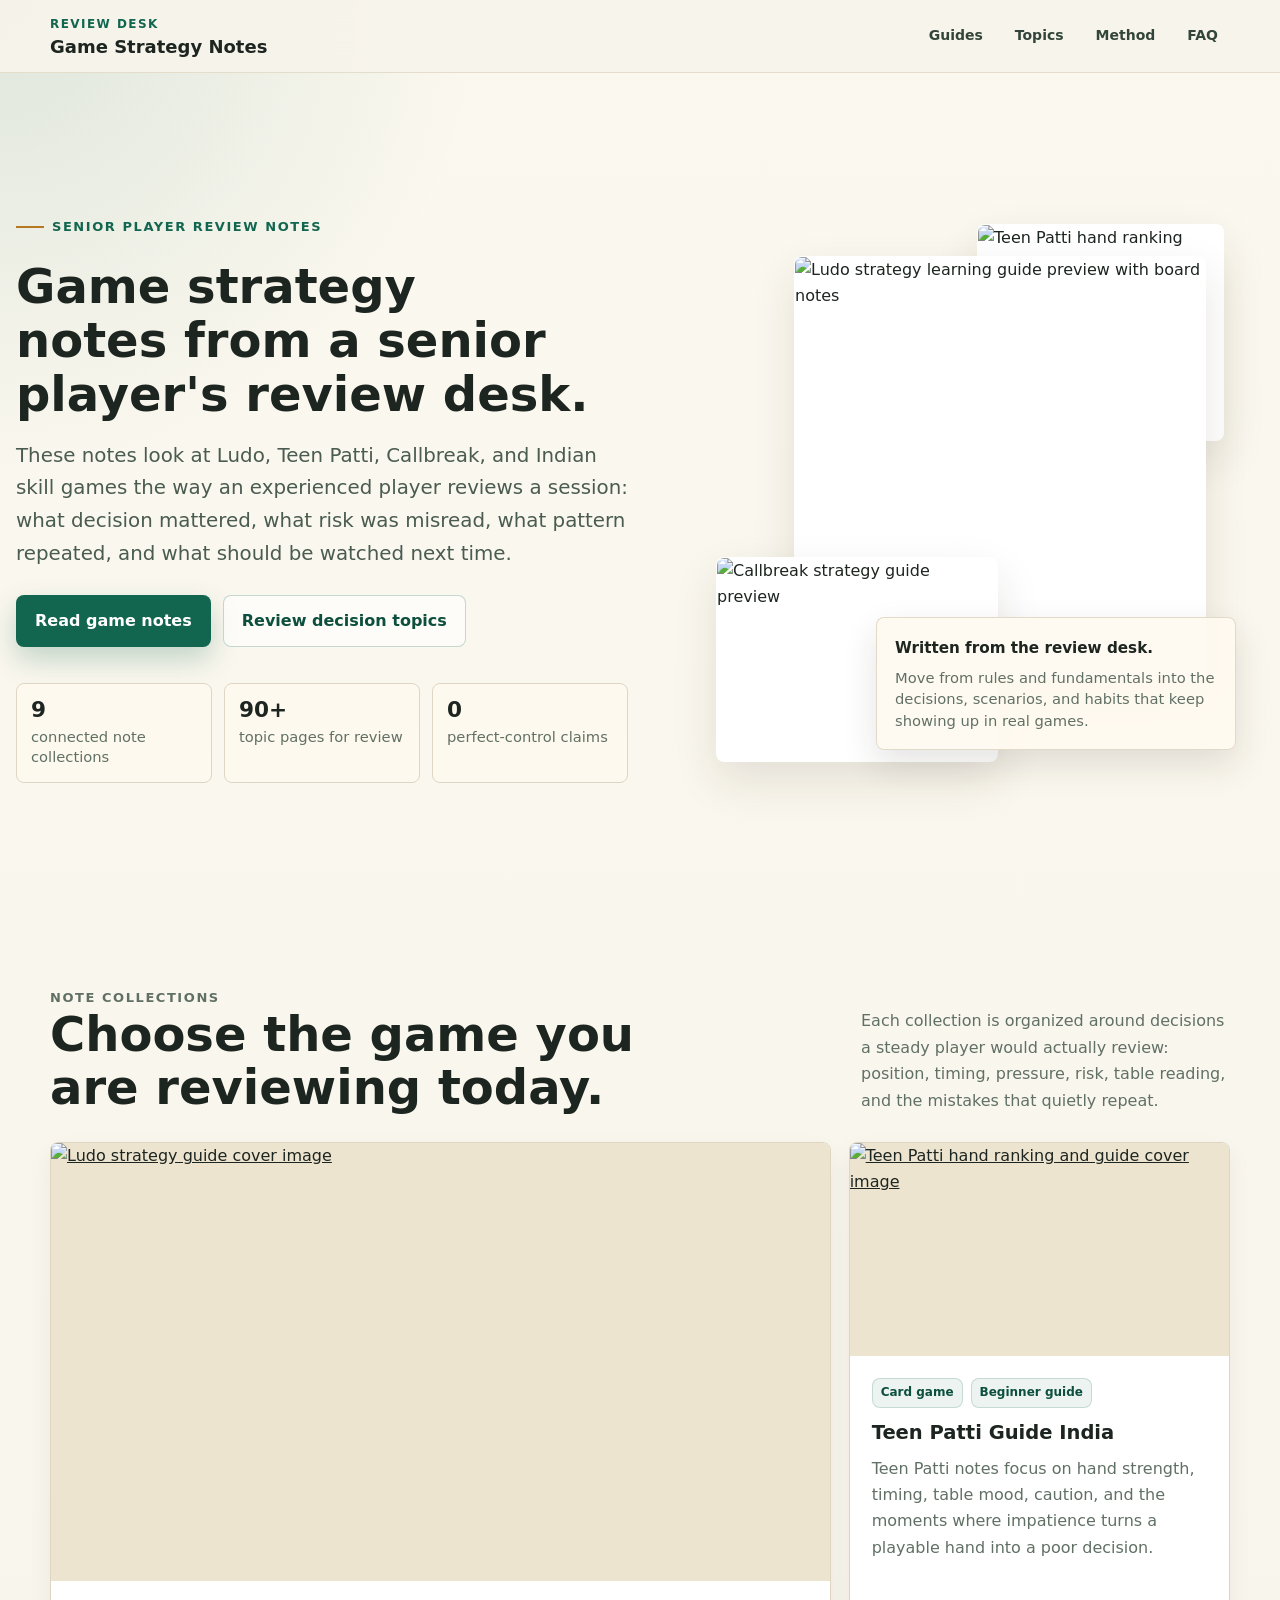
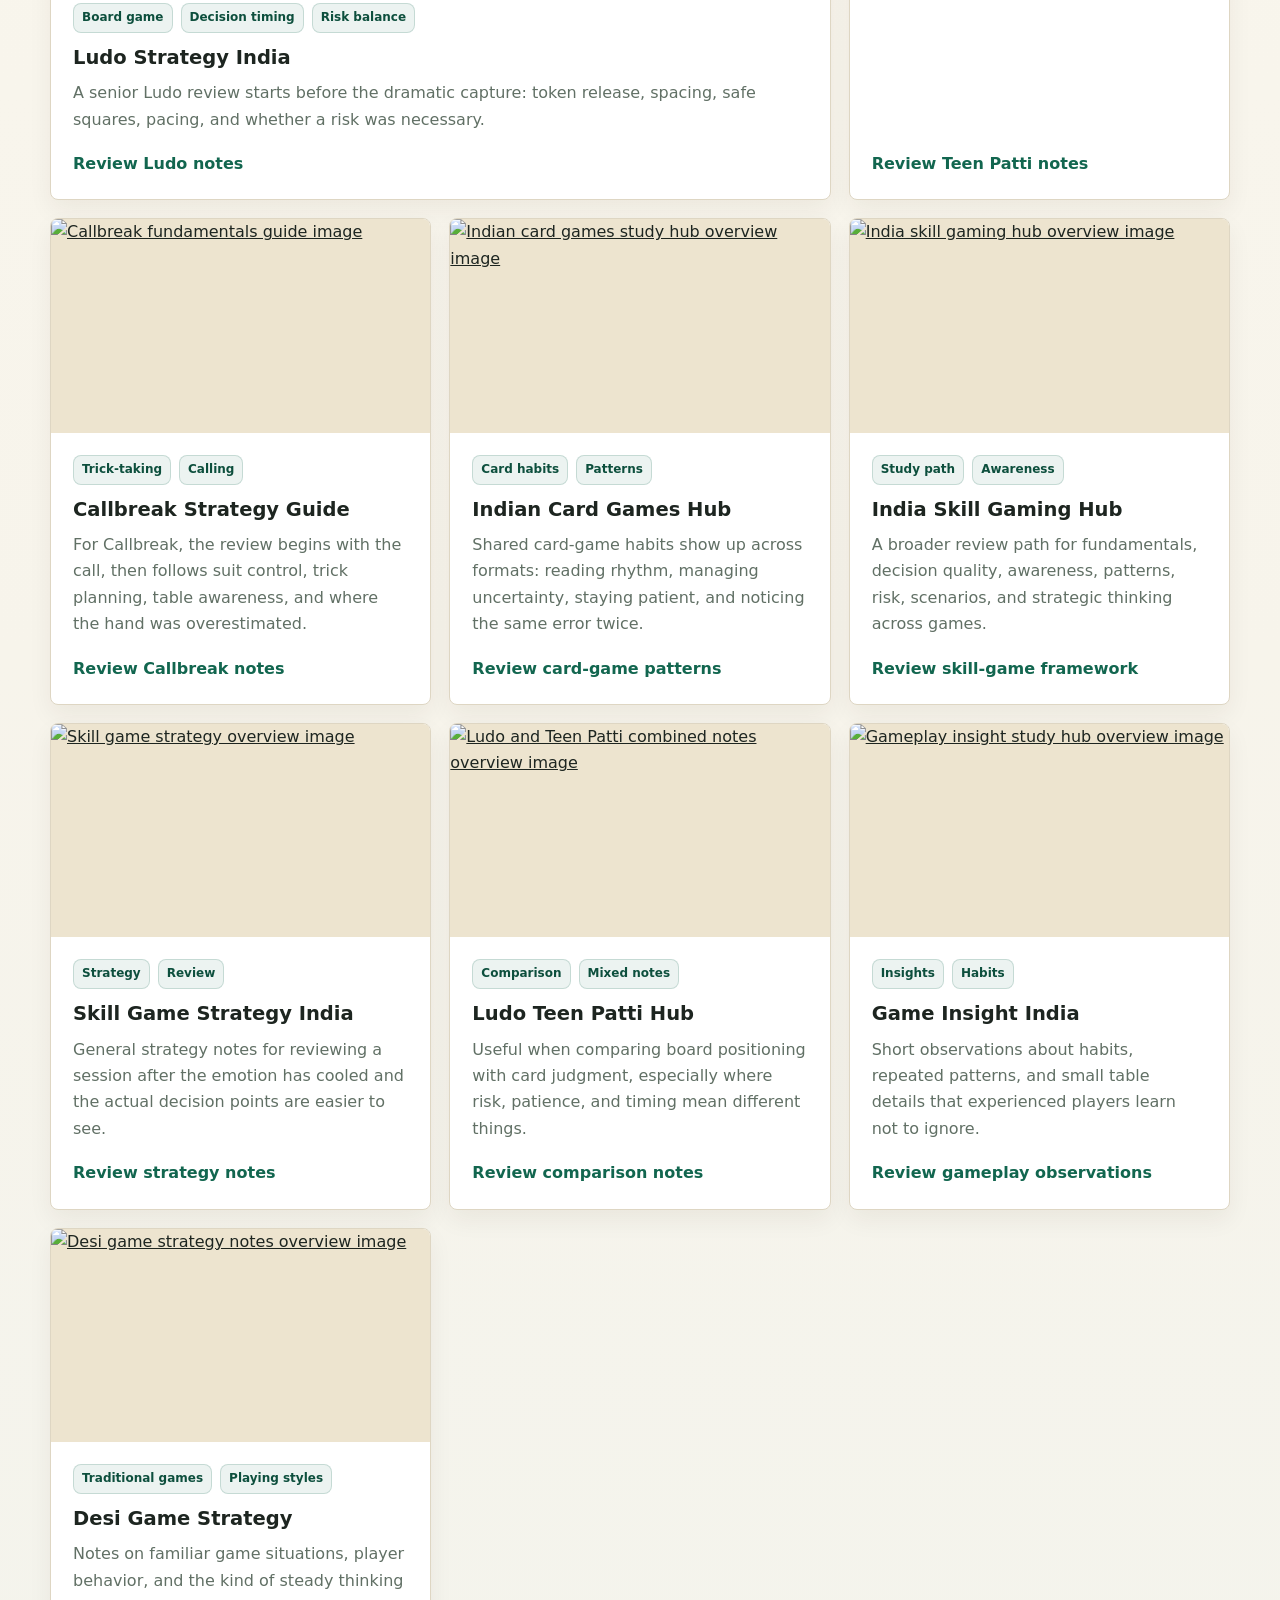
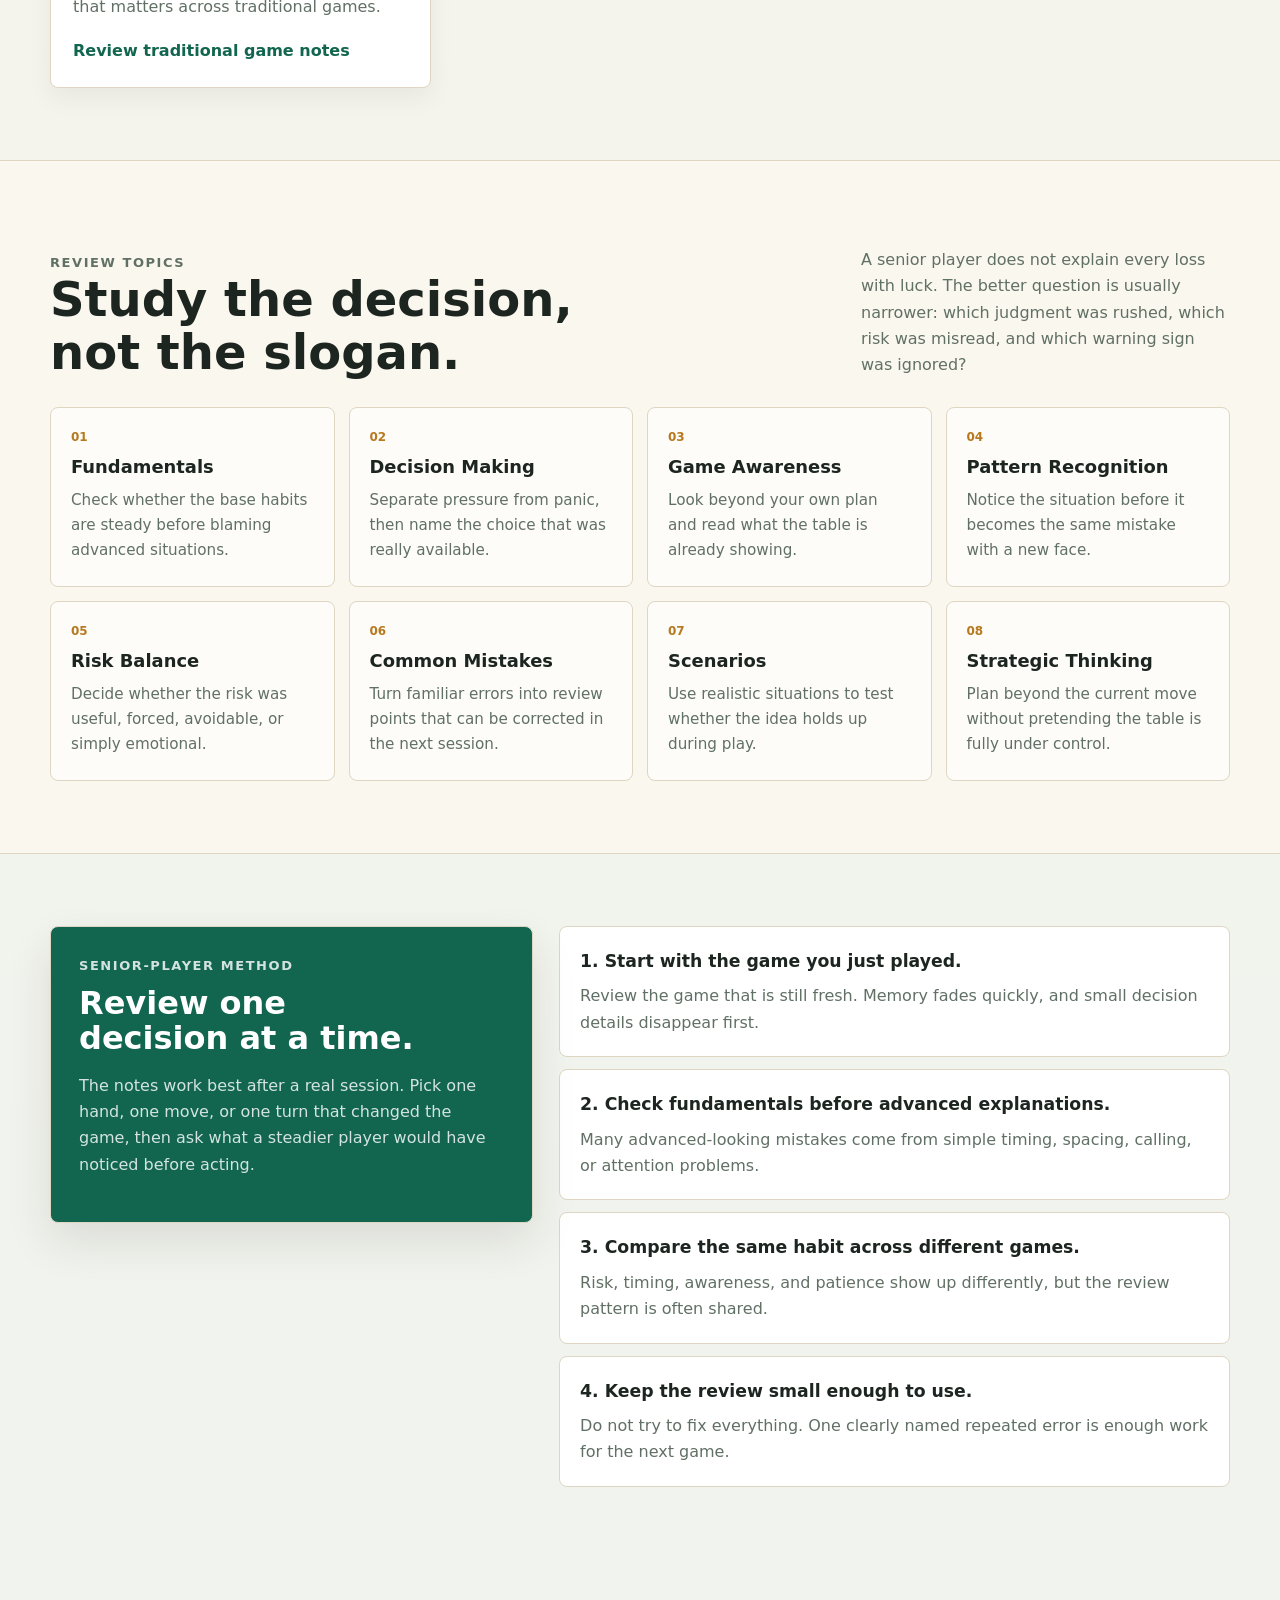
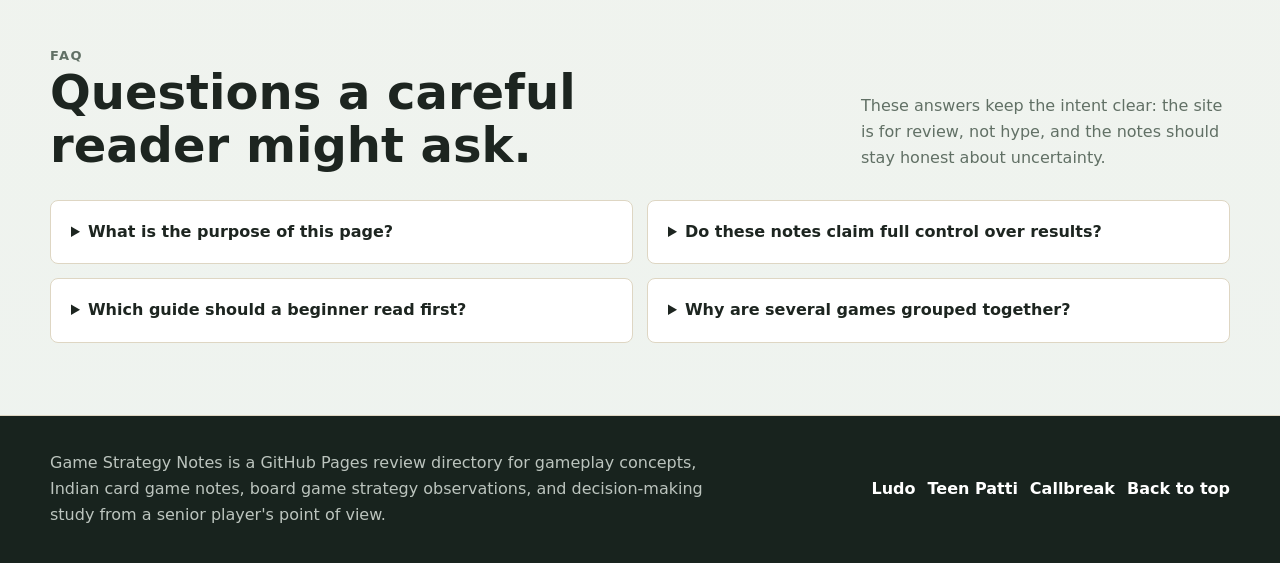
==== commit c3431762: "perf: 调整首页文字" ====
--- a/index.html
+++ b/index.html
@@ -4,7 +4,7 @@
   <meta charset="utf-8">
   <meta name="viewport" content="width=device-width, initial-scale=1">
   <title>Game Strategy Notes Hub | Ludo, Teen Patti, Callbreak Guides</title>
-  <meta name="description" content="A calm learning hub for Ludo, Teen Patti, Callbreak, and Indian skill game notes covering fundamentals, decisions, risk balance, and common mistakes.">
+  <meta name="description" content="Notes from a senior player's review desk on Ludo, Teen Patti, Callbreak, Indian skill games, decision quality, risk balance, and common mistakes.">
   <meta name="keywords" content="game strategy notes, Ludo strategy India, Teen Patti guide India, Callbreak strategy guide, Indian card games, skill gaming guides, decision making games">
   <meta name="robots" content="index, follow">
   <meta name="theme-color" content="#f7f4eb">
@@ -12,12 +12,12 @@
 
   <meta property="og:type" content="website">
   <meta property="og:title" content="Game Strategy Notes Hub">
-  <meta property="og:description" content="Explore practical learning notes for Ludo, Teen Patti, Callbreak, and Indian skill games.">
+  <meta property="og:description" content="Review notes from a senior player on Ludo, Teen Patti, Callbreak, and Indian skill games.">
   <meta property="og:url" content="https://market-lab-cmd.github.io/">
   <meta property="og:image" content="https://market-lab-cmd.github.io/ludo-strategy-india/assets/images/overview.webp">
   <meta name="twitter:card" content="summary_large_image">
   <meta name="twitter:title" content="Game Strategy Notes Hub">
-  <meta name="twitter:description" content="A structured directory of gameplay concepts, decision-making notes, and strategy learning resources.">
+  <meta name="twitter:description" content="Senior-player notes on gameplay concepts, decision-making, risk balance, and repeated mistakes.">
   <meta name="twitter:image" content="https://market-lab-cmd.github.io/ludo-strategy-india/assets/images/overview.webp">
 
   <style>
@@ -755,7 +755,7 @@
     "@context": "https://schema.org",
     "@type": "CollectionPage",
     "name": "Game Strategy Notes Hub",
-    "description": "A calm learning hub for Ludo, Teen Patti, Callbreak, and Indian skill game strategy notes.",
+    "description": "Notes from a senior player's review desk on Ludo, Teen Patti, Callbreak, Indian skill games, decision quality, risk balance, and common mistakes.",
     "url": "https://market-lab-cmd.github.io/",
     "isPartOf": {
       "@type": "WebSite",
@@ -865,7 +865,7 @@
   <header class="site-header">
     <nav class="nav" aria-label="Primary navigation">
       <a class="brand" href="https://market-lab-cmd.github.io/" aria-label="Game Strategy Notes Hub home">
-        <span>Study Directory</span>
+        <span>Review Desk</span>
         <span>Game Strategy Notes</span>
       </a>
       <div class="nav-links">
@@ -880,29 +880,29 @@
   <main id="main" class="page">
     <section class="hero" aria-labelledby="hero-title">
       <div>
-        <p class="eyebrow">Educational gameplay notes</p>
-        <h1 id="hero-title">Game strategy notes for clearer decisions.</h1>
+        <p class="eyebrow">Senior player review notes</p>
+        <h1 id="hero-title">Game strategy notes from a senior player's review desk.</h1>
         <p class="lede">
-          A structured learning hub for Ludo, Teen Patti, Callbreak, and Indian skill game concepts.
-          The focus is practical study: fundamentals, pattern recognition, risk balance, table awareness,
-          and the common mistakes players repeat.
+          These notes look at Ludo, Teen Patti, Callbreak, and Indian skill games the way an experienced
+          player reviews a session: what decision mattered, what risk was misread, what pattern repeated,
+          and what should be watched next time.
         </p>
         <div class="hero-actions" aria-label="Primary actions">
-          <a class="button primary" href="#guides">Browse strategy guides</a>
-          <a class="button secondary" href="#topics">Explore learning topics</a>
+          <a class="button primary" href="#guides">Read game notes</a>
+          <a class="button secondary" href="#topics">Review decision topics</a>
         </div>
         <div class="hero-proof" aria-label="Site summary">
           <div class="proof-item">
             <strong>9</strong>
-            <span>connected guide collections</span>
+            <span>connected note collections</span>
           </div>
           <div class="proof-item">
             <strong>90+</strong>
-            <span>topic pages across the network</span>
+            <span>topic pages for review</span>
           </div>
           <div class="proof-item">
             <strong>0</strong>
-            <span>promises of perfect play</span>
+            <span>perfect-control claims</span>
           </div>
         </div>
       </div>
@@ -918,8 +918,8 @@
           <img src="https://market-lab-cmd.github.io/Callbreak/assets/images/overview.png" alt="Callbreak strategy guide preview" width="900" height="506" loading="lazy" decoding="async">
         </figure>
         <div class="note-panel">
-          <strong>Built like a study desk, not a sales page.</strong>
-          <span>Use the directory to move from rules and fundamentals into decision quality, scenarios, and review habits.</span>
+          <strong>Written from the review desk.</strong>
+          <span>Move from rules and fundamentals into the decisions, scenarios, and habits that keep showing up in real games.</span>
         </div>
       </div>
     </section>
@@ -927,12 +927,12 @@
     <section class="section" id="guides" aria-labelledby="guides-title">
       <div class="section-head">
         <div>
-          <p class="section-kicker">Guide collections</p>
-          <h2 id="guides-title">Start with the game you are studying now.</h2>
+          <p class="section-kicker">Note collections</p>
+          <h2 id="guides-title">Choose the game you are reviewing today.</h2>
         </div>
         <p>
-          Each collection is written as a learning resource. The links below point to dedicated GitHub Pages sites
-          with topic pages, article paths, and supporting visuals.
+          Each collection is organized around decisions a steady player would actually review:
+          position, timing, pressure, risk, table reading, and the mistakes that quietly repeat.
         </p>
       </div>
 
@@ -948,8 +948,8 @@
               <span class="tag">Risk balance</span>
             </div>
             <h3>Ludo Strategy India</h3>
-            <p>Study token development, safe square thinking, capture timing, pacing, and how small board decisions change the whole game.</p>
-            <a class="guide-link" href="https://market-lab-cmd.github.io/ludo-strategy-india/">Explore Ludo strategy</a>
+            <p>A senior Ludo review starts before the dramatic capture: token release, spacing, safe squares, pacing, and whether a risk was necessary.</p>
+            <a class="guide-link" href="https://market-lab-cmd.github.io/ludo-strategy-india/">Review Ludo notes</a>
           </div>
         </article>
 
@@ -963,8 +963,8 @@
               <span class="tag">Beginner guide</span>
             </div>
             <h3>Teen Patti Guide India</h3>
-            <p>Learn rules, hand rankings, gameplay flow, cautious play, and beginner mistakes through a simple study path.</p>
-            <a class="guide-link" href="https://market-lab-cmd.github.io/teenpatti-guide-india/">Read Teen Patti guide</a>
+            <p>Teen Patti notes focus on hand strength, timing, table mood, caution, and the moments where impatience turns a playable hand into a poor decision.</p>
+            <a class="guide-link" href="https://market-lab-cmd.github.io/teenpatti-guide-india/">Review Teen Patti notes</a>
           </div>
         </article>
 
@@ -978,8 +978,8 @@
               <span class="tag">Calling</span>
             </div>
             <h3>Callbreak Strategy Guide</h3>
-            <p>Review rules, calls, trick planning, table awareness, and advanced concepts for steadier card decisions.</p>
-            <a class="guide-link" href="https://market-lab-cmd.github.io/Callbreak/">Study Callbreak</a>
+            <p>For Callbreak, the review begins with the call, then follows suit control, trick planning, table awareness, and where the hand was overestimated.</p>
+            <a class="guide-link" href="https://market-lab-cmd.github.io/Callbreak/">Review Callbreak notes</a>
           </div>
         </article>
 
@@ -993,8 +993,8 @@
               <span class="tag">Patterns</span>
             </div>
             <h3>Indian Card Games Hub</h3>
-            <p>Compare shared patterns across card games, including reading rhythm, managing uncertainty, and avoiding repeated errors.</p>
-            <a class="guide-link" href="https://market-lab-cmd.github.io/indian-card-games-hub/">Open card game hub</a>
+            <p>Shared card-game habits show up across formats: reading rhythm, managing uncertainty, staying patient, and noticing the same error twice.</p>
+            <a class="guide-link" href="https://market-lab-cmd.github.io/indian-card-games-hub/">Review card-game patterns</a>
           </div>
         </article>
 
@@ -1008,8 +1008,8 @@
               <span class="tag">Awareness</span>
             </div>
             <h3>India Skill Gaming Hub</h3>
-            <p>A broader study path for fundamentals, decision quality, awareness, patterns, risk, scenarios, and strategic thinking.</p>
-            <a class="guide-link" href="https://market-lab-cmd.github.io/india-skill-gaming-hub/">Follow study path</a>
+            <p>A broader review path for fundamentals, decision quality, awareness, patterns, risk, scenarios, and strategic thinking across games.</p>
+            <a class="guide-link" href="https://market-lab-cmd.github.io/india-skill-gaming-hub/">Review skill-game framework</a>
           </div>
         </article>
 
@@ -1023,8 +1023,8 @@
               <span class="tag">Review</span>
             </div>
             <h3>Skill Game Strategy India</h3>
-            <p>General strategy notes for players who want to improve through cleaner decisions and post-game review.</p>
-            <a class="guide-link" href="https://market-lab-cmd.github.io/skill-game-strategy-india/">Explore strategy notes</a>
+            <p>General strategy notes for reviewing a session after the emotion has cooled and the actual decision points are easier to see.</p>
+            <a class="guide-link" href="https://market-lab-cmd.github.io/skill-game-strategy-india/">Review strategy notes</a>
           </div>
         </article>
 
@@ -1038,8 +1038,8 @@
               <span class="tag">Mixed notes</span>
             </div>
             <h3>Ludo Teen Patti Hub</h3>
-            <p>Compare how different games ask for different thinking, from board positioning to card judgment.</p>
-            <a class="guide-link" href="https://market-lab-cmd.github.io/ludo-teenpatti-hub/">Compare game notes</a>
+            <p>Useful when comparing board positioning with card judgment, especially where risk, patience, and timing mean different things.</p>
+            <a class="guide-link" href="https://market-lab-cmd.github.io/ludo-teenpatti-hub/">Review comparison notes</a>
           </div>
         </article>
 
@@ -1053,8 +1053,8 @@
               <span class="tag">Habits</span>
             </div>
             <h3>Game Insight India</h3>
-            <p>Shorter observations about mistakes, habits, repeated patterns, and details players often overlook.</p>
-            <a class="guide-link" href="https://market-lab-cmd.github.io/gameinsight-india/">Read gameplay insights</a>
+            <p>Short observations about habits, repeated patterns, and small table details that experienced players learn not to ignore.</p>
+            <a class="guide-link" href="https://market-lab-cmd.github.io/gameinsight-india/">Review gameplay observations</a>
           </div>
         </article>
 
@@ -1068,8 +1068,8 @@
               <span class="tag">Playing styles</span>
             </div>
             <h3>Desi Game Strategy</h3>
-            <p>Casual study notes about familiar game situations, player behavior, and practical thinking across traditional games.</p>
-            <a class="guide-link" href="https://market-lab-cmd.github.io/desi-game-strategy/">Visit desi game notes</a>
+            <p>Notes on familiar game situations, player behavior, and the kind of steady thinking that matters across traditional games.</p>
+            <a class="guide-link" href="https://market-lab-cmd.github.io/desi-game-strategy/">Review traditional game notes</a>
           </div>
         </article>
       </div>
@@ -1079,12 +1079,12 @@
       <div class="section">
         <div class="section-head">
           <div>
-            <p class="section-kicker">Learning topics</p>
-            <h2 id="topics-title">Study by concept when the game is less important than the decision.</h2>
+            <p class="section-kicker">Review topics</p>
+            <h2 id="topics-title">Study the decision, not the slogan.</h2>
           </div>
           <p>
-            Many mistakes look different on the surface but share the same cause:
-            rushed judgment, weak awareness, poor risk reading, or no review habit after the game ends.
+            A senior player does not explain every loss with luck. The better question is usually narrower:
+            which judgment was rushed, which risk was misread, and which warning sign was ignored?
           </p>
         </div>
 
@@ -1092,42 +1092,42 @@
           <a class="topic-card" href="https://market-lab-cmd.github.io/india-skill-gaming-hub/fundamentals.html">
             <span>01</span>
             <strong>Fundamentals</strong>
-            <p>Build the base habits that make later strategy easier to understand.</p>
+            <p>Check whether the base habits are steady before blaming advanced situations.</p>
           </a>
           <a class="topic-card" href="https://market-lab-cmd.github.io/india-skill-gaming-hub/decision-making.html">
             <span>02</span>
             <strong>Decision Making</strong>
-            <p>Choose under pressure without turning every move into a guess.</p>
+            <p>Separate pressure from panic, then name the choice that was really available.</p>
           </a>
           <a class="topic-card" href="https://market-lab-cmd.github.io/india-skill-gaming-hub/game-awareness.html">
             <span>03</span>
             <strong>Game Awareness</strong>
-            <p>Read more than your own plan and notice what the table is telling you.</p>
+            <p>Look beyond your own plan and read what the table is already showing.</p>
           </a>
           <a class="topic-card" href="https://market-lab-cmd.github.io/india-skill-gaming-hub/pattern-recognition.html">
             <span>04</span>
             <strong>Pattern Recognition</strong>
-            <p>Spot repeated situations before they become repeated mistakes.</p>
+            <p>Notice the situation before it becomes the same mistake with a new face.</p>
           </a>
           <a class="topic-card" href="https://market-lab-cmd.github.io/india-skill-gaming-hub/risk-balance.html">
             <span>05</span>
             <strong>Risk Balance</strong>
-            <p>Learn when a risk is useful, forced, avoidable, or simply emotional.</p>
+            <p>Decide whether the risk was useful, forced, avoidable, or simply emotional.</p>
           </a>
           <a class="topic-card" href="https://market-lab-cmd.github.io/india-skill-gaming-hub/common-mistakes.html">
             <span>06</span>
             <strong>Common Mistakes</strong>
-            <p>Turn familiar errors into checklists you can actually correct.</p>
+            <p>Turn familiar errors into review points that can be corrected in the next session.</p>
           </a>
           <a class="topic-card" href="https://market-lab-cmd.github.io/india-skill-gaming-hub/scenarios.html">
             <span>07</span>
             <strong>Scenarios</strong>
-            <p>Use realistic situations to connect theory with practical choices.</p>
+            <p>Use realistic situations to test whether the idea holds up during play.</p>
           </a>
           <a class="topic-card" href="https://market-lab-cmd.github.io/india-skill-gaming-hub/strategic-thinking.html">
             <span>08</span>
             <strong>Strategic Thinking</strong>
-            <p>Plan beyond the current move while staying honest about uncertainty.</p>
+            <p>Plan beyond the current move without pretending the table is fully under control.</p>
           </a>
         </div>
       </div>
@@ -1136,30 +1136,30 @@
     <section class="section" id="method" aria-labelledby="method-title">
       <div class="learning-layout">
         <aside class="method-card">
-          <p class="section-kicker">How to use this hub</p>
-          <h2 id="method-title">A calmer way to learn games.</h2>
+          <p class="section-kicker">Senior-player method</p>
+          <h2 id="method-title">Review one decision at a time.</h2>
           <p>
-            Pick a game, read the fundamentals, then jump into the concept that matches your latest repeated mistake.
-            Good study is less about secret tricks and more about naming the decision clearly.
+            The notes work best after a real session. Pick one hand, one move, or one turn that changed the game,
+            then ask what a steadier player would have noticed before acting.
           </p>
         </aside>
 
         <ol class="method-list">
           <li>
-            <strong>1. Start with one game collection.</strong>
-            <p>Choose Ludo, Teen Patti, Callbreak, or a general hub based on what you are actively playing.</p>
+            <strong>1. Start with the game you just played.</strong>
+            <p>Review the game that is still fresh. Memory fades quickly, and small decision details disappear first.</p>
           </li>
           <li>
-            <strong>2. Read the fundamentals before advanced pages.</strong>
-            <p>Advanced ideas are useful only when the base habits are already stable enough to support them.</p>
+            <strong>2. Check fundamentals before advanced explanations.</strong>
+            <p>Many advanced-looking mistakes come from simple timing, spacing, calling, or attention problems.</p>
           </li>
           <li>
-            <strong>3. Compare related topics across games.</strong>
-            <p>Risk, timing, awareness, and review habits show up differently, but the learning pattern is often shared.</p>
+            <strong>3. Compare the same habit across different games.</strong>
+            <p>Risk, timing, awareness, and patience show up differently, but the review pattern is often shared.</p>
           </li>
           <li>
-            <strong>4. Review one mistake after each session.</strong>
-            <p>Do not try to fix everything. Naming one repeated error is often enough to improve the next game.</p>
+            <strong>4. Keep the review small enough to use.</strong>
+            <p>Do not try to fix everything. One clearly named repeated error is enough work for the next game.</p>
           </li>
         </ol>
       </div>
@@ -1169,27 +1169,27 @@
       <div class="section-head">
         <div>
           <p class="section-kicker">FAQ</p>
-          <h2 id="faq-title">Common questions about the notes.</h2>
+          <h2 id="faq-title">Questions a careful reader might ask.</h2>
         </div>
-        <p>These answers describe the intent of the site and help search engines understand the resource without overstating what the guides can do.</p>
+        <p>These answers keep the intent clear: the site is for review, not hype, and the notes should stay honest about uncertainty.</p>
       </div>
 
       <div class="faq-grid">
         <details>
-          <summary>Is this a promotional gaming site?</summary>
-          <p>No. This is an educational directory for gameplay concepts, strategy notes, and learning materials. It is written in a neutral, knowledge-based style.</p>
+          <summary>What is the purpose of this page?</summary>
+          <p>This page is a review directory for gameplay concepts and strategy notes. The writing should stay neutral and based on player observation.</p>
         </details>
         <details>
-          <summary>Do these guides promise guaranteed wins?</summary>
-          <p>No. Games include uncertainty, opponents, and changing situations. The guides focus on improving decision quality and reducing repeated mistakes.</p>
+          <summary>Do these notes claim full control over results?</summary>
+          <p>No. Games include uncertainty, opponents, and changing situations. The notes focus on decision quality and repeated mistakes.</p>
         </details>
         <details>
           <summary>Which guide should a beginner read first?</summary>
-          <p>Start with the game you already know or want to learn. For broader study, begin with fundamentals, then decision-making, awareness, and risk balance.</p>
+          <p>Start with the game you most recently played. For broader review, begin with fundamentals, then decision-making, awareness, and risk balance.</p>
         </details>
         <details>
           <summary>Why are several games grouped together?</summary>
-          <p>Ludo, Teen Patti, Callbreak, and related games have different rules, but many learning habits overlap: reading patterns, managing risk, and reviewing errors.</p>
+          <p>Ludo, Teen Patti, Callbreak, and related games have different rules, but many review habits overlap: reading patterns, managing risk, and catching repeated errors.</p>
         </details>
       </div>
     </section>
@@ -1198,8 +1198,8 @@
   <footer class="site-footer">
     <div class="footer-inner">
       <p>
-        Game Strategy Notes is a GitHub Pages learning directory for gameplay concepts, Indian card game guides,
-        board game strategy notes, and practical decision-making study.
+        Game Strategy Notes is a GitHub Pages review directory for gameplay concepts, Indian card game notes,
+        board game strategy observations, and decision-making study from a senior player's point of view.
       </p>
       <nav class="footer-links" aria-label="Footer navigation">
         <a href="https://market-lab-cmd.github.io/ludo-strategy-india/">Ludo</a>
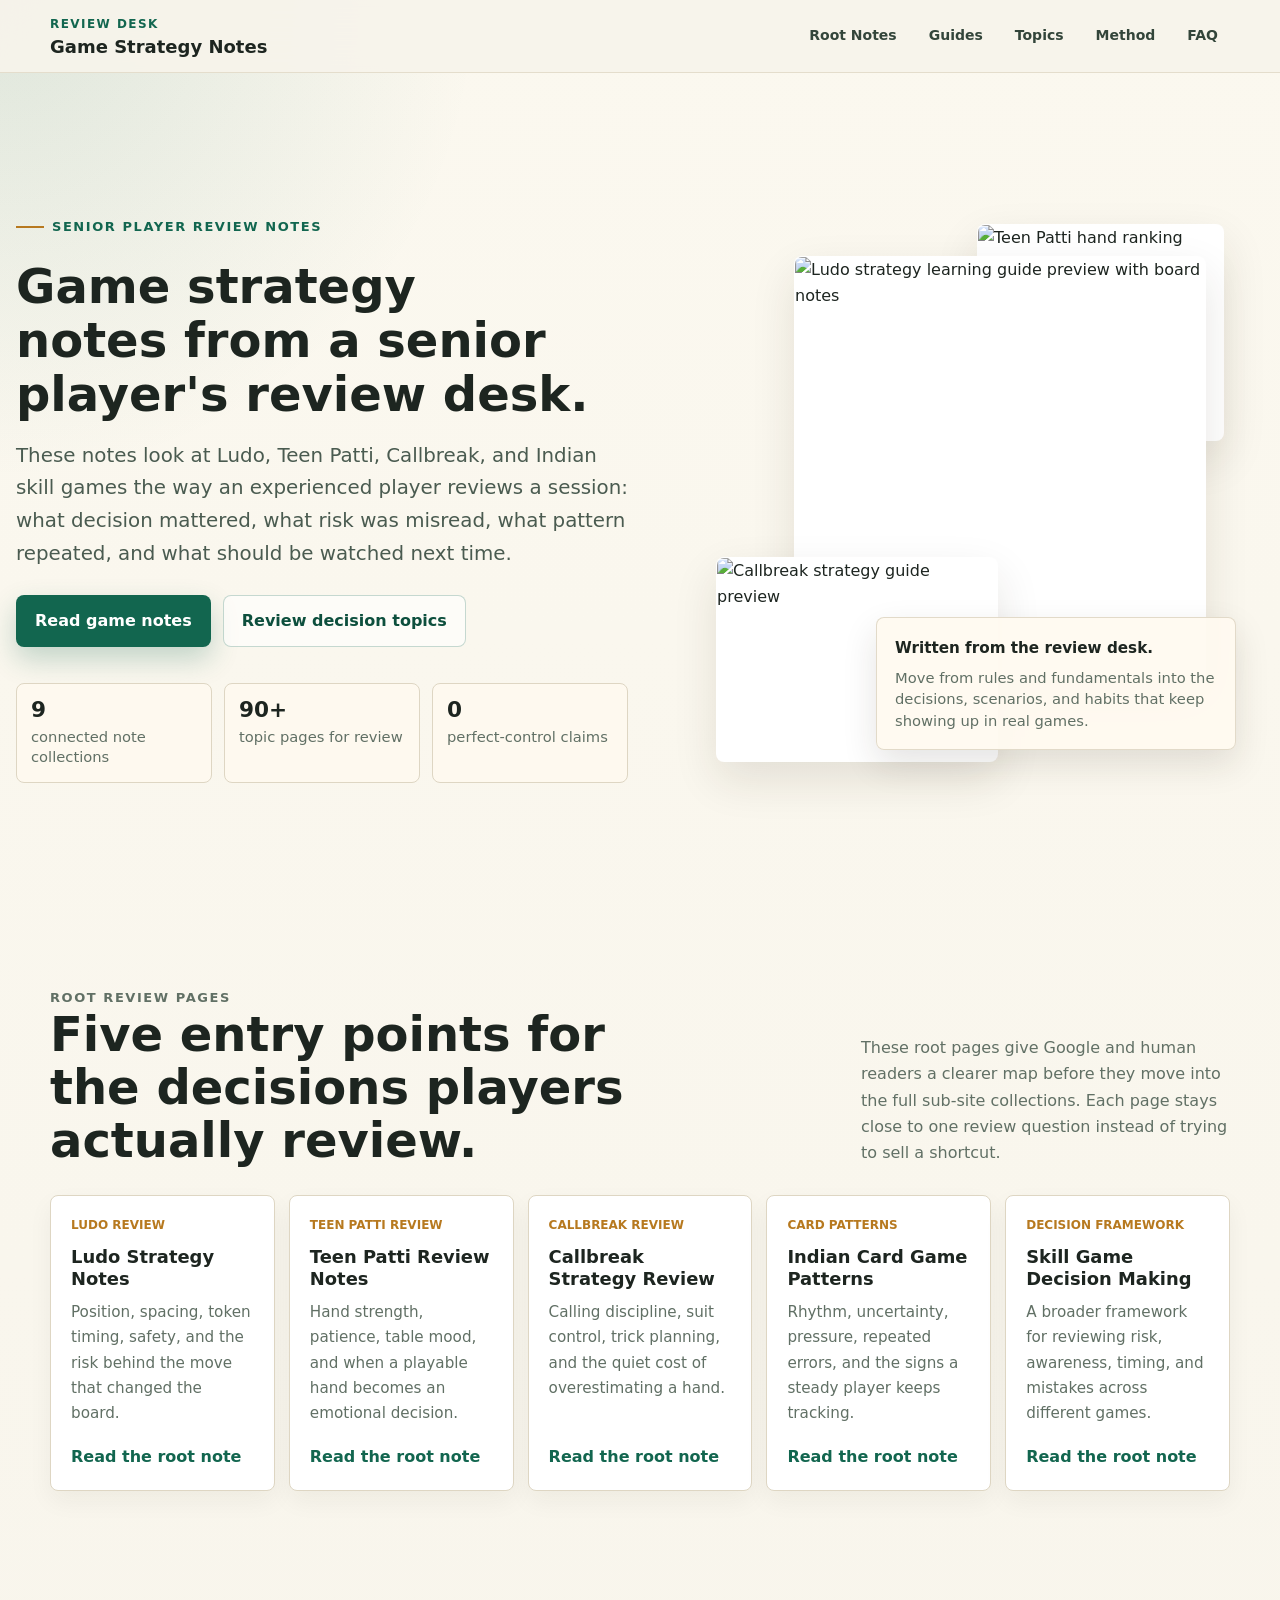
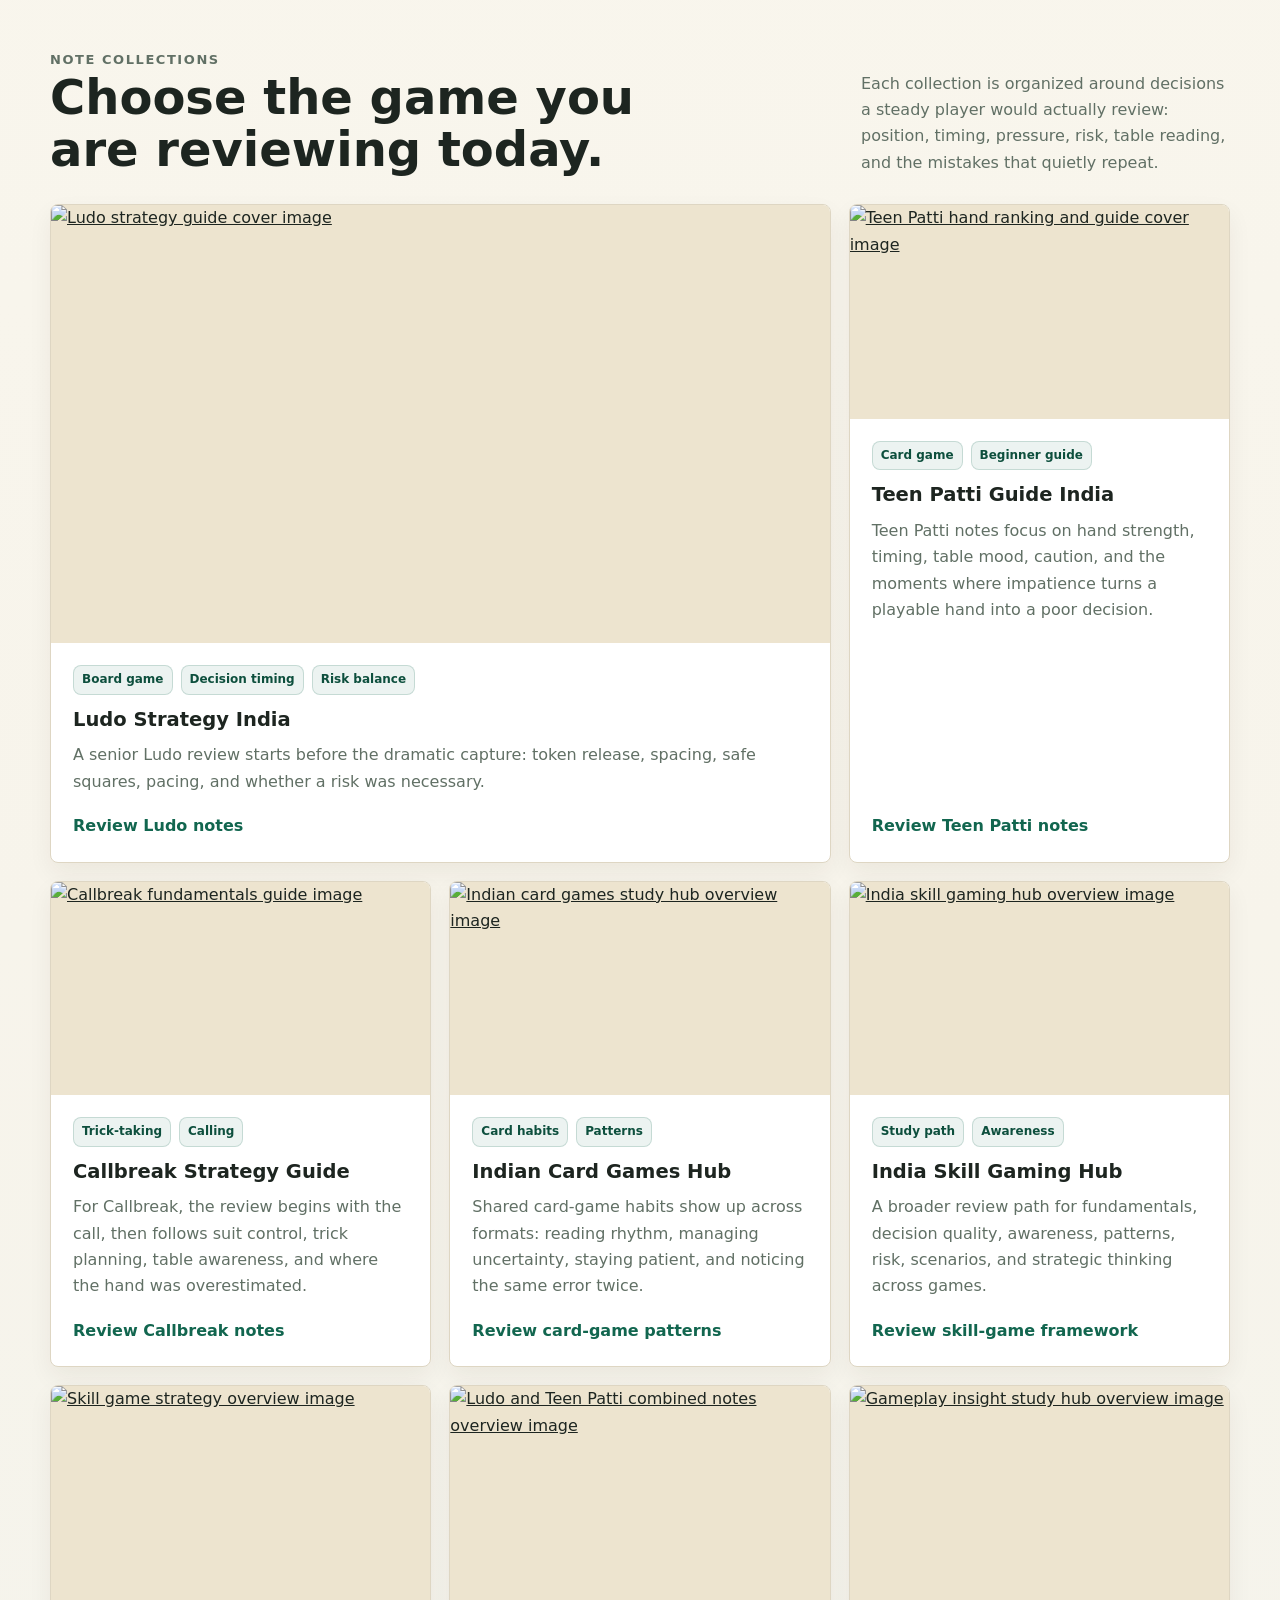
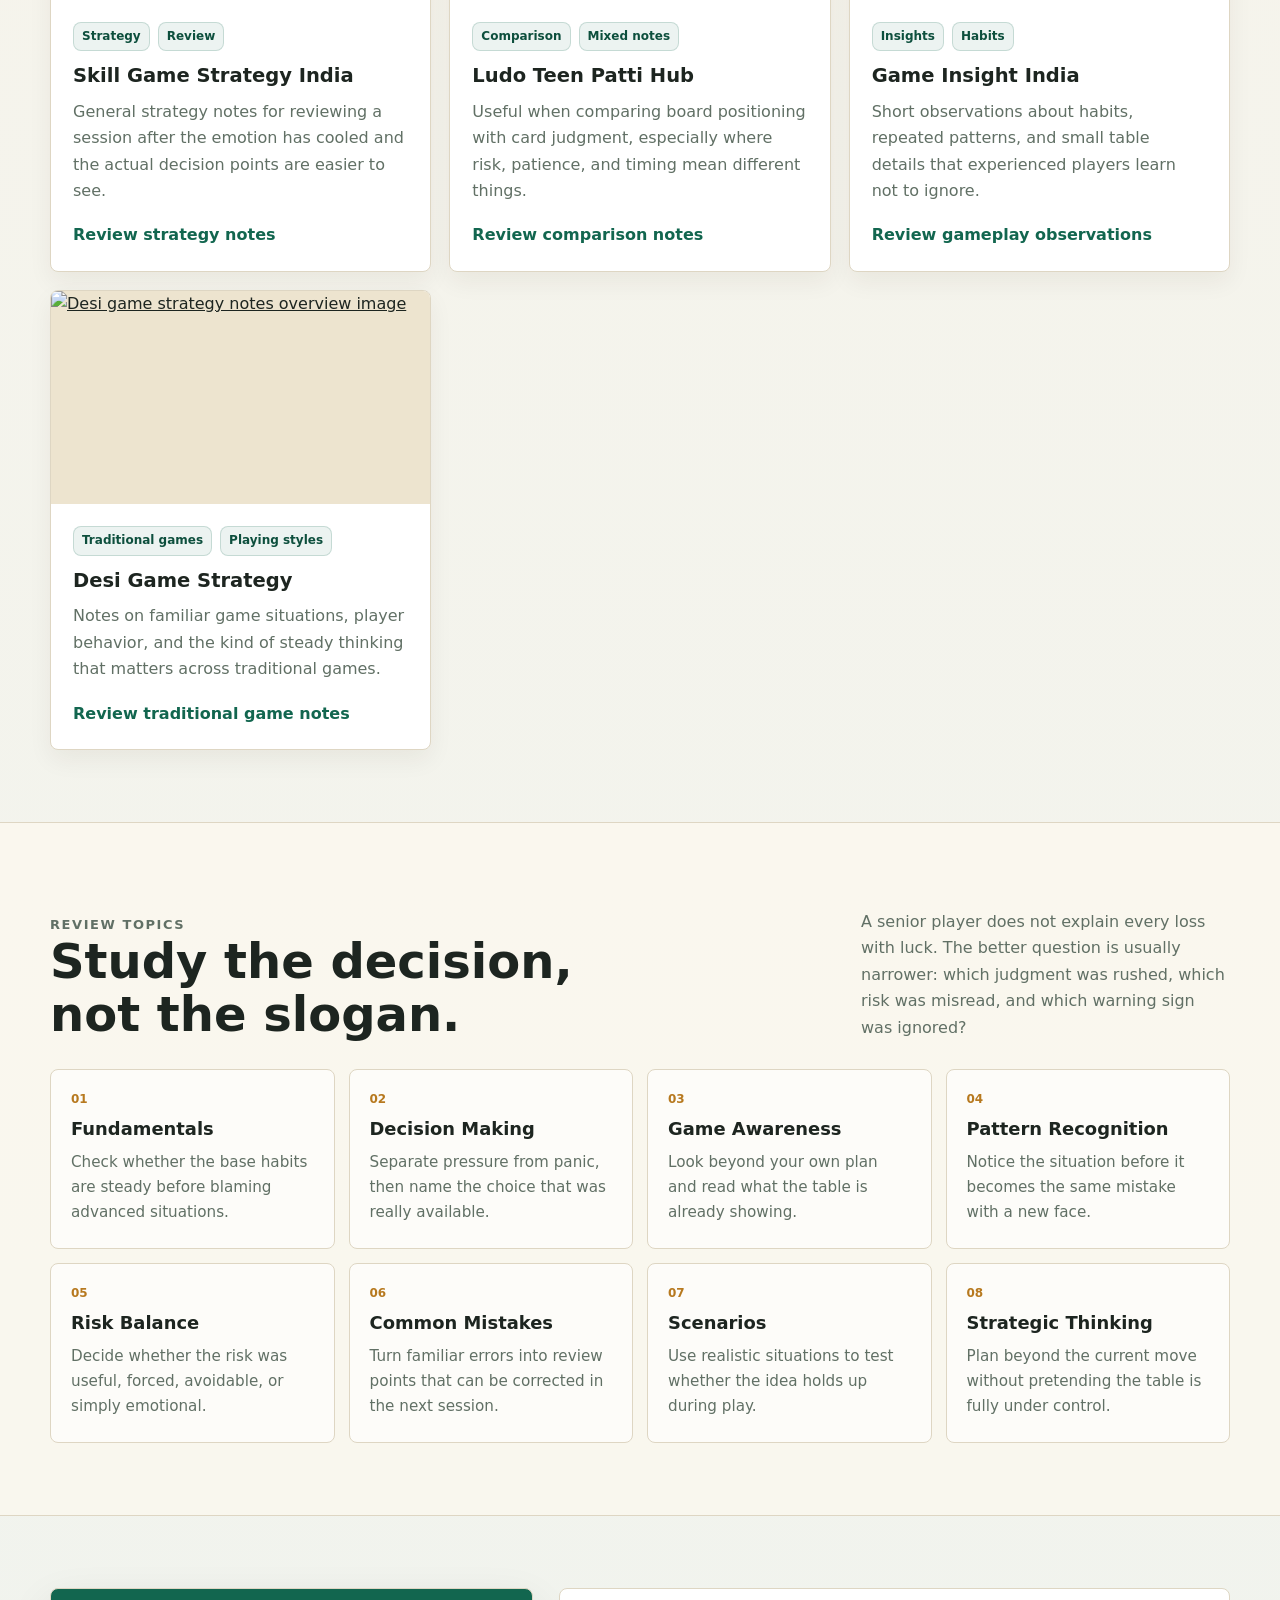
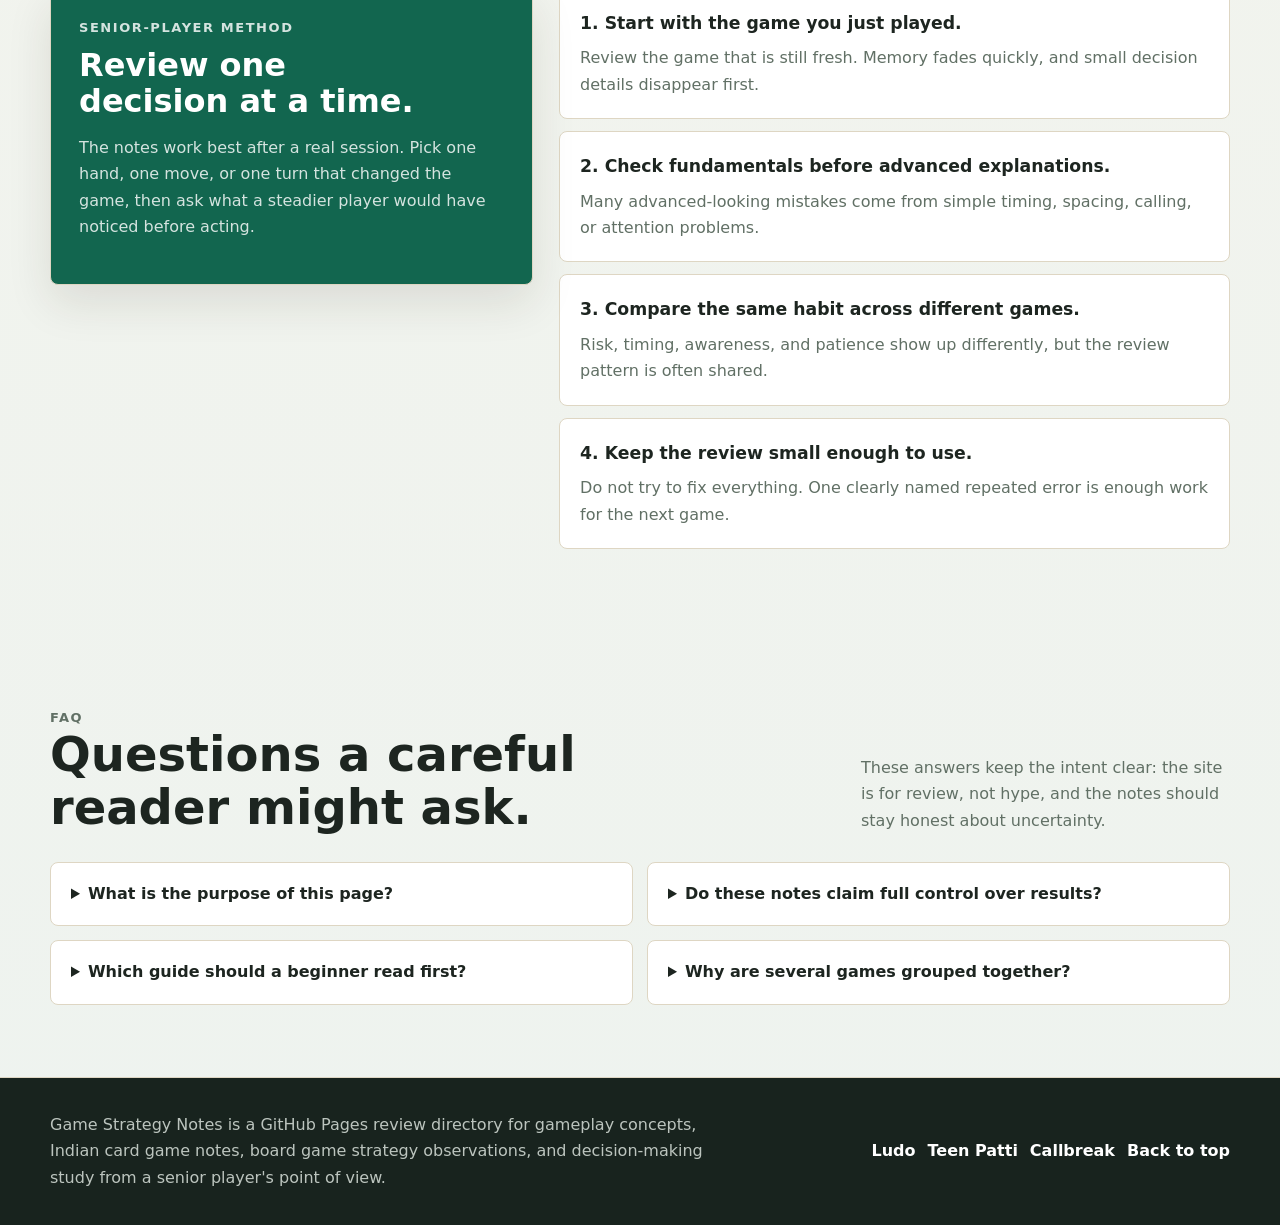
==== commit 97c462ad: "perf: 优化目录结构" ====
--- a/index.html
+++ b/index.html
@@ -1,4 +1,4 @@
-<!doctype html>
+﻿<!doctype html>
 <html lang="en">
 <head>
   <meta charset="utf-8">
@@ -14,741 +14,13 @@
   <meta property="og:title" content="Game Strategy Notes Hub">
   <meta property="og:description" content="Review notes from a senior player on Ludo, Teen Patti, Callbreak, and Indian skill games.">
   <meta property="og:url" content="https://market-lab-cmd.github.io/">
-  <meta property="og:image" content="https://market-lab-cmd.github.io/ludo-strategy-india/assets/images/overview.webp">
+  <meta property="og:image" content="https://market-lab-cmd.github.io/assets/images/game-strategy-notes-hub.png">
   <meta name="twitter:card" content="summary_large_image">
   <meta name="twitter:title" content="Game Strategy Notes Hub">
   <meta name="twitter:description" content="Senior-player notes on gameplay concepts, decision-making, risk balance, and repeated mistakes.">
-  <meta name="twitter:image" content="https://market-lab-cmd.github.io/ludo-strategy-india/assets/images/overview.webp">
-
-  <style>
-    :root {
-      color-scheme: light;
-      --bg: #f7f4eb;
-      --surface: #fffaf0;
-      --surface-strong: #ffffff;
-      --ink: #1d2520;
-      --muted: #617065;
-      --line: #ded6c3;
-      --primary: #12664f;
-      --primary-strong: #0d4f3d;
-      --accent: #b7791f;
-      --accent-soft: #f0dfb8;
-      --blue: #315f86;
-      --shadow: 0 18px 45px rgba(44, 37, 21, 0.11);
-      --radius: 8px;
-      --max: 1180px;
-    }
-
-    * {
-      box-sizing: border-box;
-    }
-
-    html {
-      scroll-behavior: smooth;
-    }
-
-    body {
-      margin: 0;
-      background:
-        radial-gradient(circle at top left, rgba(18, 102, 79, 0.12), transparent 30rem),
-        linear-gradient(180deg, #fbf8ef 0%, var(--bg) 42%, #eef3ef 100%);
-      color: var(--ink);
-      font-family: Inter, ui-sans-serif, system-ui, -apple-system, BlinkMacSystemFont, "Segoe UI", Arial, sans-serif;
-      font-size: 16px;
-      line-height: 1.65;
-    }
-
-    img {
-      display: block;
-      max-width: 100%;
-    }
-
-    a {
-      color: inherit;
-    }
-
-    .skip-link {
-      position: absolute;
-      left: 16px;
-      top: -80px;
-      z-index: 20;
-      background: var(--ink);
-      color: #fff;
-      padding: 10px 14px;
-      border-radius: var(--radius);
-      transition: top 0.2s ease;
-    }
-
-    .skip-link:focus {
-      top: 16px;
-    }
-
-    .site-header {
-      position: sticky;
-      top: 0;
-      z-index: 10;
-      border-bottom: 1px solid rgba(222, 214, 195, 0.78);
-      background: rgba(247, 244, 235, 0.92);
-      backdrop-filter: blur(16px);
-    }
-
-    .nav {
-      width: min(var(--max), calc(100% - 32px));
-      min-height: 72px;
-      margin: 0 auto;
-      display: flex;
-      align-items: center;
-      justify-content: space-between;
-      gap: 24px;
-    }
-
-    .brand {
-      text-decoration: none;
-      display: grid;
-      gap: 2px;
-      min-width: 190px;
-    }
-
-    .brand span:first-child {
-      color: var(--primary);
-      font-size: 12px;
-      font-weight: 800;
-      letter-spacing: 0.12em;
-      text-transform: uppercase;
-    }
-
-    .brand span:last-child {
-      font-size: 18px;
-      font-weight: 850;
-      line-height: 1.1;
-    }
-
-    .nav-links {
-      display: flex;
-      flex-wrap: wrap;
-      align-items: center;
-      justify-content: flex-end;
-      gap: 8px;
-    }
-
-    .nav-links a {
-      min-height: 44px;
-      display: inline-flex;
-      align-items: center;
-      border-radius: var(--radius);
-      padding: 10px 12px;
-      color: #33453a;
-      font-size: 14px;
-      font-weight: 750;
-      text-decoration: none;
-    }
-
-    .nav-links a:hover,
-    .nav-links a:focus-visible {
-      background: rgba(18, 102, 79, 0.1);
-      color: var(--primary-strong);
-      outline: none;
-    }
-
-    .page {
-      overflow: hidden;
-    }
-
-    .section {
-      width: min(var(--max), calc(100% - 32px));
-      margin: 0 auto;
-      padding: 72px 0;
-    }
-
-    .hero {
-      width: min(1280px, calc(100% - 32px));
-      min-height: calc(100dvh - 72px);
-      margin: 0 auto;
-      display: grid;
-      grid-template-columns: minmax(0, 1.02fr) minmax(320px, 0.98fr);
-      align-items: center;
-      gap: 48px;
-      padding: 48px 0 36px;
-    }
-
-    .eyebrow {
-      display: inline-flex;
-      align-items: center;
-      gap: 8px;
-      color: var(--primary);
-      font-size: 13px;
-      font-weight: 850;
-      letter-spacing: 0.12em;
-      text-transform: uppercase;
-    }
-
-    .eyebrow::before {
-      content: "";
-      width: 28px;
-      height: 2px;
-      background: var(--accent);
-    }
-
-    h1,
-    h2,
-    h3 {
-      margin: 0;
-      line-height: 1.1;
-      letter-spacing: 0;
-    }
-
-    h1 {
-      max-width: 780px;
-      margin-top: 18px;
-      font-size: clamp(2.7rem, 7vw, 5.85rem);
-      text-wrap: balance;
-    }
-
-    #hero-title {
-      margin-top: 10px;
-      font-size: 48px;
-      line-height: 1.12;
-    }
-
-    h2 {
-      font-size: clamp(2rem, 4vw, 3rem);
-      text-wrap: balance;
-    }
-
-    h3 {
-      font-size: 1.22rem;
-    }
-
-    .lede {
-      max-width: 720px;
-      margin: 18px 0 0;
-      color: #4a5b50;
-      font-size: clamp(1.05rem, 2vw, 1.24rem);
-    }
-
-    .hero-actions {
-      display: flex;
-      flex-wrap: wrap;
-      align-items: center;
-      gap: 12px;
-      margin-top: 24px;
-    }
-
-    .button {
-      min-height: 48px;
-      display: inline-flex;
-      align-items: center;
-      justify-content: center;
-      border: 1px solid transparent;
-      border-radius: var(--radius);
-      padding: 12px 18px;
-      font-weight: 850;
-      text-decoration: none;
-      transition: transform 0.18s ease, background 0.18s ease, border-color 0.18s ease;
-    }
-
-    .button:hover,
-    .button:focus-visible {
-      transform: translateY(-1px);
-      outline: none;
-    }
-
-    .button.primary {
-      background: var(--primary);
-      color: #fff;
-      box-shadow: 0 12px 28px rgba(18, 102, 79, 0.24);
-    }
-
-    .button.primary:hover,
-    .button.primary:focus-visible {
-      background: var(--primary-strong);
-    }
-
-    .button.secondary {
-      border-color: rgba(18, 102, 79, 0.24);
-      background: rgba(255, 255, 255, 0.58);
-      color: var(--primary-strong);
-    }
-
-    .hero-proof {
-      display: grid;
-      grid-template-columns: repeat(3, minmax(0, 1fr));
-      gap: 12px;
-      max-width: 680px;
-      margin-top: 36px;
-    }
-
-    .proof-item {
-      border: 1px solid var(--line);
-      border-radius: var(--radius);
-      background: rgba(255, 250, 240, 0.8);
-      padding: 14px;
-    }
-
-    .proof-item strong {
-      display: block;
-      color: var(--ink);
-      font-size: 1.35rem;
-      line-height: 1.1;
-    }
-
-    .proof-item span {
-      display: block;
-      margin-top: 5px;
-      color: var(--muted);
-      font-size: 0.92rem;
-      line-height: 1.4;
-    }
-
-    .visual-board {
-      position: relative;
-      min-height: 570px;
-    }
-
-    .visual-card {
-      position: absolute;
-      overflow: hidden;
-      border: 1px solid rgba(255, 255, 255, 0.72);
-      border-radius: var(--radius);
-      background: var(--surface-strong);
-      box-shadow: var(--shadow);
-    }
-
-    .visual-card img {
-      width: 100%;
-      height: 100%;
-      object-fit: cover;
-    }
-
-    .visual-card.main {
-      inset: 32px 18px 82px 78px;
-    }
-
-    .visual-card.side {
-      width: 42%;
-      height: 38%;
-      right: 0;
-      top: 0;
-    }
-
-    .visual-card.lower {
-      width: 48%;
-      height: 36%;
-      left: 0;
-      bottom: 0;
-    }
-
-    .note-panel {
-      position: absolute;
-      right: 28px;
-      bottom: 28px;
-      width: min(360px, 72%);
-      border: 1px solid rgba(222, 214, 195, 0.86);
-      border-radius: var(--radius);
-      background: rgba(255, 250, 240, 0.92);
-      padding: 18px;
-      box-shadow: 0 14px 35px rgba(44, 37, 21, 0.12);
-    }
-
-    .note-panel strong {
-      display: block;
-      font-size: 0.95rem;
-    }
-
-    .note-panel span {
-      display: block;
-      margin-top: 6px;
-      color: var(--muted);
-      font-size: 0.92rem;
-      line-height: 1.45;
-    }
-
-    .section-head {
-      display: grid;
-      grid-template-columns: minmax(0, 0.95fr) minmax(250px, 0.45fr);
-      align-items: end;
-      gap: 32px;
-      margin-bottom: 28px;
-    }
-
-    .section-head p {
-      margin: 14px 0 0;
-      color: var(--muted);
-    }
-
-    .section-kicker {
-      margin: 0 0 10px;
-      color: var(--accent);
-      font-size: 13px;
-      font-weight: 850;
-      letter-spacing: 0.12em;
-      text-transform: uppercase;
-    }
-
-    .guide-grid {
-      display: grid;
-      grid-template-columns: repeat(3, minmax(0, 1fr));
-      gap: 18px;
-    }
-
-    .guide-card {
-      position: relative;
-      overflow: hidden;
-      min-height: 100%;
-      display: flex;
-      flex-direction: column;
-      border: 1px solid var(--line);
-      border-radius: var(--radius);
-      background: var(--surface-strong);
-      box-shadow: 0 10px 24px rgba(44, 37, 21, 0.06);
-    }
-
-    .guide-card.featured {
-      grid-column: span 2;
-    }
-
-    .guide-card__image {
-      aspect-ratio: 16 / 9;
-      background: #ede4cf;
-    }
-
-    .guide-card__image img {
-      width: 100%;
-      height: 100%;
-      object-fit: cover;
-    }
-
-    .guide-card__body {
-      flex: 1;
-      display: flex;
-      flex-direction: column;
-      padding: 22px;
-    }
-
-    .tag-row {
-      display: flex;
-      flex-wrap: wrap;
-      gap: 8px;
-      margin-bottom: 14px;
-    }
-
-    .tag {
-      border: 1px solid rgba(18, 102, 79, 0.18);
-      border-radius: var(--radius);
-      background: rgba(18, 102, 79, 0.08);
-      color: var(--primary-strong);
-      padding: 4px 8px;
-      font-size: 12px;
-      font-weight: 800;
-    }
-
-    .guide-card p {
-      margin: 12px 0 0;
-      color: var(--muted);
-    }
-
-    .guide-link {
-      min-height: 44px;
-      display: inline-flex;
-      align-items: center;
-      width: fit-content;
-      margin-top: auto;
-      padding-top: 18px;
-      color: var(--primary);
-      font-weight: 850;
-      text-decoration: none;
-    }
-
-    .guide-link:hover,
-    .guide-link:focus-visible {
-      color: var(--primary-strong);
-      text-decoration: underline;
-      text-underline-offset: 4px;
-      outline: none;
-    }
-
-    .topic-band {
-      border-block: 1px solid var(--line);
-      background: rgba(255, 250, 240, 0.58);
-    }
-
-    .topic-grid {
-      display: grid;
-      grid-template-columns: repeat(4, minmax(0, 1fr));
-      gap: 14px;
-    }
-
-    .topic-card {
-      min-height: 180px;
-      display: flex;
-      flex-direction: column;
-      border: 1px solid var(--line);
-      border-radius: var(--radius);
-      background: rgba(255, 255, 255, 0.68);
-      padding: 20px;
-      text-decoration: none;
-      transition: border-color 0.18s ease, transform 0.18s ease, background 0.18s ease;
-    }
-
-    .topic-card:hover,
-    .topic-card:focus-visible {
-      transform: translateY(-2px);
-      border-color: rgba(18, 102, 79, 0.38);
-      background: #fff;
-      outline: none;
-    }
-
-    .topic-card span {
-      color: var(--accent);
-      font-size: 12px;
-      font-weight: 850;
-      text-transform: uppercase;
-    }
-
-    .topic-card strong {
-      margin-top: 8px;
-      color: var(--ink);
-      font-size: 1.12rem;
-      line-height: 1.25;
-    }
-
-    .topic-card p {
-      margin: 10px 0 0;
-      color: var(--muted);
-      font-size: 0.95rem;
-    }
-
-    .learning-layout {
-      display: grid;
-      grid-template-columns: minmax(280px, 0.72fr) minmax(0, 1fr);
-      gap: 26px;
-      align-items: start;
-    }
-
-    .method-card {
-      position: sticky;
-      top: 104px;
-      border: 1px solid var(--line);
-      border-radius: var(--radius);
-      background: var(--primary);
-      color: #fff;
-      padding: 28px;
-      box-shadow: var(--shadow);
-    }
-
-    .method-card h2 {
-      font-size: 2rem;
-    }
-
-    .method-card p {
-      color: rgba(255, 255, 255, 0.82);
-    }
-
-    .method-list {
-      display: grid;
-      gap: 12px;
-      margin: 0;
-      padding: 0;
-      list-style: none;
-    }
-
-    .method-list li {
-      border: 1px solid var(--line);
-      border-radius: var(--radius);
-      background: var(--surface-strong);
-      padding: 20px;
-    }
-
-    .method-list strong {
-      display: block;
-      font-size: 1.08rem;
-    }
-
-    .method-list p {
-      margin: 8px 0 0;
-      color: var(--muted);
-    }
-
-    .faq-grid {
-      display: grid;
-      grid-template-columns: repeat(2, minmax(0, 1fr));
-      gap: 14px;
-    }
-
-    details {
-      border: 1px solid var(--line);
-      border-radius: var(--radius);
-      background: var(--surface-strong);
-      padding: 18px 20px;
-    }
-
-    summary {
-      cursor: pointer;
-      font-weight: 850;
-    }
-
-    summary:focus-visible {
-      outline: 2px solid var(--primary);
-      outline-offset: 4px;
-    }
-
-    details p {
-      margin: 12px 0 0;
-      color: var(--muted);
-    }
-
-    .site-footer {
-      border-top: 1px solid var(--line);
-      background: #18231e;
-      color: #eaf2ec;
-    }
-
-    .footer-inner {
-      width: min(var(--max), calc(100% - 32px));
-      margin: 0 auto;
-      padding: 34px 0;
-      display: flex;
-      flex-wrap: wrap;
-      justify-content: space-between;
-      gap: 18px;
-    }
-
-    .footer-inner p {
-      max-width: 680px;
-      margin: 0;
-      color: rgba(234, 242, 236, 0.78);
-    }
-
-    .footer-links {
-      display: flex;
-      flex-wrap: wrap;
-      gap: 12px;
-    }
-
-    .footer-links a {
-      min-height: 44px;
-      display: inline-flex;
-      align-items: center;
-      color: #fff;
-      font-weight: 750;
-      text-decoration: none;
-    }
-
-    .footer-links a:hover,
-    .footer-links a:focus-visible {
-      text-decoration: underline;
-      text-underline-offset: 4px;
-      outline: none;
-    }
-
-    @media (max-width: 980px) {
-      .nav {
-        min-height: auto;
-        padding: 16px 0;
-        align-items: flex-start;
-        flex-direction: column;
-      }
-
-      .nav-links {
-        justify-content: flex-start;
-      }
-
-      .hero,
-      .section-head,
-      .learning-layout {
-        grid-template-columns: 1fr;
-      }
-
-      .hero {
-        min-height: auto;
-        gap: 28px;
-        padding-top: 42px;
-      }
-
-      .visual-board {
-        min-height: 450px;
-      }
-
-      .guide-grid,
-      .topic-grid,
-      .faq-grid {
-        grid-template-columns: repeat(2, minmax(0, 1fr));
-      }
-
-      .guide-card.featured {
-        grid-column: span 1;
-      }
-
-      .method-card {
-        position: static;
-      }
-    }
-
-    @media (max-width: 640px) {
-      .section {
-        padding: 54px 0;
-      }
-
-      .nav-links {
-        width: 100%;
-        display: grid;
-        grid-template-columns: repeat(2, minmax(0, 1fr));
-      }
-
-      .nav-links a {
-        padding-inline: 10px;
-      }
-
-      .hero-proof,
-      .guide-grid,
-      .topic-grid,
-      .faq-grid {
-        grid-template-columns: 1fr;
-      }
-
-      .hero-actions {
-        align-items: stretch;
-        flex-direction: column;
-      }
-
-      .button {
-        width: 100%;
-      }
-
-      .visual-board {
-        min-height: 390px;
-      }
-
-      .visual-card.main {
-        inset: 52px 0 74px 42px;
-      }
-
-      .visual-card.side {
-        width: 54%;
-        height: 34%;
-      }
-
-      .visual-card.lower {
-        width: 58%;
-        height: 34%;
-      }
-
-      .note-panel {
-        right: 12px;
-        bottom: 12px;
-        width: min(330px, 82%);
-      }
-    }
-
-    @media (prefers-reduced-motion: reduce) {
-      *,
-      *::before,
-      *::after {
-        scroll-behavior: auto !important;
-        transition: none !important;
-      }
-    }
-  </style>
+  <meta name="twitter:image" content="https://market-lab-cmd.github.io/assets/images/game-strategy-notes-hub.png">
+
+  <link rel="stylesheet" href="./assets/css/index.css">
 
   <script type="application/ld+json">
   {
@@ -772,6 +44,31 @@
     "hasPart": [
       {
         "@type": "WebPage",
+        "name": "Ludo Strategy Notes",
+        "url": "https://market-lab-cmd.github.io/ludo-strategy-notes.html"
+      },
+      {
+        "@type": "WebPage",
+        "name": "Teen Patti Review Notes",
+        "url": "https://market-lab-cmd.github.io/teen-patti-review-notes.html"
+      },
+      {
+        "@type": "WebPage",
+        "name": "Callbreak Strategy Review",
+        "url": "https://market-lab-cmd.github.io/callbreak-strategy-review.html"
+      },
+      {
+        "@type": "WebPage",
+        "name": "Indian Card Game Patterns",
+        "url": "https://market-lab-cmd.github.io/indian-card-game-patterns.html"
+      },
+      {
+        "@type": "WebPage",
+        "name": "Skill Game Decision Making",
+        "url": "https://market-lab-cmd.github.io/skill-game-decision-making.html"
+      },
+      {
+        "@type": "WebPage",
         "name": "Ludo Strategy India",
         "url": "https://market-lab-cmd.github.io/ludo-strategy-india/"
       },
@@ -869,6 +166,7 @@
         <span>Game Strategy Notes</span>
       </a>
       <div class="nav-links">
+        <a href="#root-pages">Root Notes</a>
         <a href="#guides">Guides</a>
         <a href="#topics">Topics</a>
         <a href="#method">Method</a>
@@ -921,6 +219,52 @@
           <strong>Written from the review desk.</strong>
           <span>Move from rules and fundamentals into the decisions, scenarios, and habits that keep showing up in real games.</span>
         </div>
+      </div>
+    </section>
+
+    <section class="section" id="root-pages" aria-labelledby="root-pages-title">
+      <div class="section-head">
+        <div>
+          <p class="section-kicker">Root review pages</p>
+          <h2 id="root-pages-title">Five entry points for the decisions players actually review.</h2>
+        </div>
+        <p>
+          These root pages give Google and human readers a clearer map before they move into the full sub-site collections.
+          Each page stays close to one review question instead of trying to sell a shortcut.
+        </p>
+      </div>
+
+      <div class="root-page-grid">
+        <a class="root-page-card" href="./ludo-strategy-notes.html">
+          <span>Ludo review</span>
+          <strong>Ludo Strategy Notes</strong>
+          <p>Position, spacing, token timing, safety, and the risk behind the move that changed the board.</p>
+          <em>Read the root note</em>
+        </a>
+        <a class="root-page-card" href="./teen-patti-review-notes.html">
+          <span>Teen Patti review</span>
+          <strong>Teen Patti Review Notes</strong>
+          <p>Hand strength, patience, table mood, and when a playable hand becomes an emotional decision.</p>
+          <em>Read the root note</em>
+        </a>
+        <a class="root-page-card" href="./callbreak-strategy-review.html">
+          <span>Callbreak review</span>
+          <strong>Callbreak Strategy Review</strong>
+          <p>Calling discipline, suit control, trick planning, and the quiet cost of overestimating a hand.</p>
+          <em>Read the root note</em>
+        </a>
+        <a class="root-page-card" href="./indian-card-game-patterns.html">
+          <span>Card patterns</span>
+          <strong>Indian Card Game Patterns</strong>
+          <p>Rhythm, uncertainty, pressure, repeated errors, and the signs a steady player keeps tracking.</p>
+          <em>Read the root note</em>
+        </a>
+        <a class="root-page-card" href="./skill-game-decision-making.html">
+          <span>Decision framework</span>
+          <strong>Skill Game Decision Making</strong>
+          <p>A broader framework for reviewing risk, awareness, timing, and mistakes across different games.</p>
+          <em>Read the root note</em>
+        </a>
       </div>
     </section>
 
@@ -1212,11 +556,7 @@
 
   <!-- Google tag (gtag.js) -->
   <script async src="https://www.googletagmanager.com/gtag/js?id=G-T5PPQX5BDS"></script>
-  <script>
-    window.dataLayer = window.dataLayer || [];
-    function gtag(){dataLayer.push(arguments);}
-    gtag("js", new Date());
-    gtag("config", "G-T5PPQX5BDS");
-  </script>
+  <script src="./assets/js/main.js" defer></script>
 </body>
 </html>
+
--- a/assets/css/index.css
+++ b/assets/css/index.css
@@ -0,0 +1,924 @@
+﻿:root {
+      color-scheme: light;
+      --bg: #f7f4eb;
+      --surface: #fffaf0;
+      --surface-strong: #ffffff;
+      --ink: #1d2520;
+      --muted: #617065;
+      --line: #ded6c3;
+      --primary: #12664f;
+      --primary-strong: #0d4f3d;
+      --accent: #b7791f;
+      --accent-soft: #f0dfb8;
+      --blue: #315f86;
+      --shadow: 0 18px 45px rgba(44, 37, 21, 0.11);
+      --radius: 8px;
+      --max: 1180px;
+    }
+
+    * {
+      box-sizing: border-box;
+    }
+
+    html {
+      scroll-behavior: smooth;
+    }
+
+    body {
+      margin: 0;
+      background:
+        radial-gradient(circle at top left, rgba(18, 102, 79, 0.12), transparent 30rem),
+        linear-gradient(180deg, #fbf8ef 0%, var(--bg) 42%, #eef3ef 100%);
+      color: var(--ink);
+      font-family: Inter, ui-sans-serif, system-ui, -apple-system, BlinkMacSystemFont, "Segoe UI", Arial, sans-serif;
+      font-size: 16px;
+      line-height: 1.65;
+    }
+
+    img {
+      display: block;
+      max-width: 100%;
+    }
+
+    a {
+      color: inherit;
+    }
+
+    .skip-link {
+      position: absolute;
+      left: 16px;
+      top: -80px;
+      z-index: 20;
+      background: var(--ink);
+      color: #fff;
+      padding: 10px 14px;
+      border-radius: var(--radius);
+      transition: top 0.2s ease;
+    }
+
+    .skip-link:focus {
+      top: 16px;
+    }
+
+    .site-header {
+      position: sticky;
+      top: 0;
+      z-index: 10;
+      border-bottom: 1px solid rgba(222, 214, 195, 0.78);
+      background: rgba(247, 244, 235, 0.92);
+      backdrop-filter: blur(16px);
+    }
+
+    .nav {
+      width: min(var(--max), calc(100% - 32px));
+      min-height: 72px;
+      margin: 0 auto;
+      display: flex;
+      align-items: center;
+      justify-content: space-between;
+      gap: 24px;
+    }
+
+    .brand {
+      text-decoration: none;
+      display: grid;
+      gap: 2px;
+      min-width: 190px;
+    }
+
+    .brand span:first-child {
+      color: var(--primary);
+      font-size: 12px;
+      font-weight: 800;
+      letter-spacing: 0.12em;
+      text-transform: uppercase;
+    }
+
+    .brand span:last-child {
+      font-size: 18px;
+      font-weight: 850;
+      line-height: 1.1;
+    }
+
+    .nav-links {
+      display: flex;
+      flex-wrap: wrap;
+      align-items: center;
+      justify-content: flex-end;
+      gap: 8px;
+    }
+
+    .nav-links a {
+      min-height: 44px;
+      display: inline-flex;
+      align-items: center;
+      border-radius: var(--radius);
+      padding: 10px 12px;
+      color: #33453a;
+      font-size: 14px;
+      font-weight: 750;
+      text-decoration: none;
+    }
+
+    .nav-links a:hover,
+    .nav-links a:focus-visible {
+      background: rgba(18, 102, 79, 0.1);
+      color: var(--primary-strong);
+      outline: none;
+    }
+
+    .page {
+      overflow: hidden;
+    }
+
+    .section {
+      width: min(var(--max), calc(100% - 32px));
+      margin: 0 auto;
+      padding: 72px 0;
+    }
+
+    .hero {
+      width: min(1280px, calc(100% - 32px));
+      min-height: calc(100dvh - 72px);
+      margin: 0 auto;
+      display: grid;
+      grid-template-columns: minmax(0, 1.02fr) minmax(320px, 0.98fr);
+      align-items: center;
+      gap: 48px;
+      padding: 48px 0 36px;
+    }
+
+    .eyebrow {
+      display: inline-flex;
+      align-items: center;
+      gap: 8px;
+      color: var(--primary);
+      font-size: 13px;
+      font-weight: 850;
+      letter-spacing: 0.12em;
+      text-transform: uppercase;
+    }
+
+    .eyebrow::before {
+      content: "";
+      width: 28px;
+      height: 2px;
+      background: var(--accent);
+    }
+
+    h1,
+    h2,
+    h3 {
+      margin: 0;
+      line-height: 1.1;
+      letter-spacing: 0;
+    }
+
+    h1 {
+      max-width: 780px;
+      margin-top: 18px;
+      font-size: clamp(2.7rem, 7vw, 5.85rem);
+      text-wrap: balance;
+    }
+
+    #hero-title {
+      margin-top: 10px;
+      font-size: 48px;
+      line-height: 1.12;
+    }
+
+    h2 {
+      font-size: clamp(2rem, 4vw, 3rem);
+      text-wrap: balance;
+    }
+
+    h3 {
+      font-size: 1.22rem;
+    }
+
+    .lede {
+      max-width: 720px;
+      margin: 18px 0 0;
+      color: #4a5b50;
+      font-size: clamp(1.05rem, 2vw, 1.24rem);
+    }
+
+    .hero-actions {
+      display: flex;
+      flex-wrap: wrap;
+      align-items: center;
+      gap: 12px;
+      margin-top: 24px;
+    }
+
+    .button {
+      min-height: 48px;
+      display: inline-flex;
+      align-items: center;
+      justify-content: center;
+      border: 1px solid transparent;
+      border-radius: var(--radius);
+      padding: 12px 18px;
+      font-weight: 850;
+      text-decoration: none;
+      transition: transform 0.18s ease, background 0.18s ease, border-color 0.18s ease;
+    }
+
+    .button:hover,
+    .button:focus-visible {
+      transform: translateY(-1px);
+      outline: none;
+    }
+
+    .button.primary {
+      background: var(--primary);
+      color: #fff;
+      box-shadow: 0 12px 28px rgba(18, 102, 79, 0.24);
+    }
+
+    .button.primary:hover,
+    .button.primary:focus-visible {
+      background: var(--primary-strong);
+    }
+
+    .button.secondary {
+      border-color: rgba(18, 102, 79, 0.24);
+      background: rgba(255, 255, 255, 0.58);
+      color: var(--primary-strong);
+    }
+
+    .hero-proof {
+      display: grid;
+      grid-template-columns: repeat(3, minmax(0, 1fr));
+      gap: 12px;
+      max-width: 680px;
+      margin-top: 36px;
+    }
+
+    .proof-item {
+      border: 1px solid var(--line);
+      border-radius: var(--radius);
+      background: rgba(255, 250, 240, 0.8);
+      padding: 14px;
+    }
+
+    .proof-item strong {
+      display: block;
+      color: var(--ink);
+      font-size: 1.35rem;
+      line-height: 1.1;
+    }
+
+    .proof-item span {
+      display: block;
+      margin-top: 5px;
+      color: var(--muted);
+      font-size: 0.92rem;
+      line-height: 1.4;
+    }
+
+    .visual-board {
+      position: relative;
+      min-height: 570px;
+    }
+
+    .visual-card {
+      position: absolute;
+      overflow: hidden;
+      border: 1px solid rgba(255, 255, 255, 0.72);
+      border-radius: var(--radius);
+      background: var(--surface-strong);
+      box-shadow: var(--shadow);
+    }
+
+    .visual-card img {
+      width: 100%;
+      height: 100%;
+      object-fit: cover;
+    }
+
+    .visual-card.main {
+      inset: 32px 18px 82px 78px;
+    }
+
+    .visual-card.side {
+      width: 42%;
+      height: 38%;
+      right: 0;
+      top: 0;
+    }
+
+    .visual-card.lower {
+      width: 48%;
+      height: 36%;
+      left: 0;
+      bottom: 0;
+    }
+
+    .note-panel {
+      position: absolute;
+      right: 28px;
+      bottom: 28px;
+      width: min(360px, 72%);
+      border: 1px solid rgba(222, 214, 195, 0.86);
+      border-radius: var(--radius);
+      background: rgba(255, 250, 240, 0.92);
+      padding: 18px;
+      box-shadow: 0 14px 35px rgba(44, 37, 21, 0.12);
+    }
+
+    .note-panel strong {
+      display: block;
+      font-size: 0.95rem;
+    }
+
+    .note-panel span {
+      display: block;
+      margin-top: 6px;
+      color: var(--muted);
+      font-size: 0.92rem;
+      line-height: 1.45;
+    }
+
+    .section-head {
+      display: grid;
+      grid-template-columns: minmax(0, 0.95fr) minmax(250px, 0.45fr);
+      align-items: end;
+      gap: 32px;
+      margin-bottom: 28px;
+    }
+
+    .section-head p {
+      margin: 14px 0 0;
+      color: var(--muted);
+    }
+
+    .section-kicker {
+      margin: 0 0 10px;
+      color: var(--accent);
+      font-size: 13px;
+      font-weight: 850;
+      letter-spacing: 0.12em;
+      text-transform: uppercase;
+    }
+
+    .guide-grid {
+      display: grid;
+      grid-template-columns: repeat(3, minmax(0, 1fr));
+      gap: 18px;
+    }
+
+    .guide-card {
+      position: relative;
+      overflow: hidden;
+      min-height: 100%;
+      display: flex;
+      flex-direction: column;
+      border: 1px solid var(--line);
+      border-radius: var(--radius);
+      background: var(--surface-strong);
+      box-shadow: 0 10px 24px rgba(44, 37, 21, 0.06);
+    }
+
+    .guide-card.featured {
+      grid-column: span 2;
+    }
+
+    .guide-card__image {
+      aspect-ratio: 16 / 9;
+      background: #ede4cf;
+    }
+
+    .guide-card__image img {
+      width: 100%;
+      height: 100%;
+      object-fit: cover;
+    }
+
+    .guide-card__body {
+      flex: 1;
+      display: flex;
+      flex-direction: column;
+      padding: 22px;
+    }
+
+    .tag-row {
+      display: flex;
+      flex-wrap: wrap;
+      gap: 8px;
+      margin-bottom: 14px;
+    }
+
+    .tag {
+      border: 1px solid rgba(18, 102, 79, 0.18);
+      border-radius: var(--radius);
+      background: rgba(18, 102, 79, 0.08);
+      color: var(--primary-strong);
+      padding: 4px 8px;
+      font-size: 12px;
+      font-weight: 800;
+    }
+
+    .guide-card p {
+      margin: 12px 0 0;
+      color: var(--muted);
+    }
+
+    .guide-link {
+      min-height: 44px;
+      display: inline-flex;
+      align-items: center;
+      width: fit-content;
+      margin-top: auto;
+      padding-top: 18px;
+      color: var(--primary);
+      font-weight: 850;
+      text-decoration: none;
+    }
+
+    .guide-link:hover,
+    .guide-link:focus-visible {
+      color: var(--primary-strong);
+      text-decoration: underline;
+      text-underline-offset: 4px;
+      outline: none;
+    }
+
+    .topic-band {
+      border-block: 1px solid var(--line);
+      background: rgba(255, 250, 240, 0.58);
+    }
+
+    .root-page-grid {
+      display: grid;
+      grid-template-columns: repeat(5, minmax(0, 1fr));
+      gap: 14px;
+    }
+
+    .root-page-card {
+      min-height: 220px;
+      display: flex;
+      flex-direction: column;
+      border: 1px solid var(--line);
+      border-radius: var(--radius);
+      background: var(--surface-strong);
+      padding: 20px;
+      text-decoration: none;
+      box-shadow: 0 10px 24px rgba(44, 37, 21, 0.05);
+      transition: transform 0.18s ease, border-color 0.18s ease;
+    }
+
+    .root-page-card:hover,
+    .root-page-card:focus-visible {
+      transform: translateY(-2px);
+      border-color: rgba(18, 102, 79, 0.38);
+      outline: none;
+    }
+
+    .root-page-card span {
+      color: var(--accent);
+      font-size: 12px;
+      font-weight: 850;
+      text-transform: uppercase;
+    }
+
+    .root-page-card strong {
+      margin-top: 10px;
+      color: var(--ink);
+      font-size: 1.12rem;
+      line-height: 1.25;
+    }
+
+    .root-page-card p {
+      margin: 10px 0 0;
+      color: var(--muted);
+      font-size: 0.95rem;
+    }
+
+    .root-page-card em {
+      margin-top: auto;
+      padding-top: 18px;
+      color: var(--primary);
+      font-style: normal;
+      font-weight: 850;
+    }
+
+    .topic-grid {
+      display: grid;
+      grid-template-columns: repeat(4, minmax(0, 1fr));
+      gap: 14px;
+    }
+
+    .topic-card {
+      min-height: 180px;
+      display: flex;
+      flex-direction: column;
+      border: 1px solid var(--line);
+      border-radius: var(--radius);
+      background: rgba(255, 255, 255, 0.68);
+      padding: 20px;
+      text-decoration: none;
+      transition: border-color 0.18s ease, transform 0.18s ease, background 0.18s ease;
+    }
+
+    .topic-card:hover,
+    .topic-card:focus-visible {
+      transform: translateY(-2px);
+      border-color: rgba(18, 102, 79, 0.38);
+      background: #fff;
+      outline: none;
+    }
+
+    .topic-card span {
+      color: var(--accent);
+      font-size: 12px;
+      font-weight: 850;
+      text-transform: uppercase;
+    }
+
+    .topic-card strong {
+      margin-top: 8px;
+      color: var(--ink);
+      font-size: 1.12rem;
+      line-height: 1.25;
+    }
+
+    .topic-card p {
+      margin: 10px 0 0;
+      color: var(--muted);
+      font-size: 0.95rem;
+    }
+
+    .learning-layout {
+      display: grid;
+      grid-template-columns: minmax(280px, 0.72fr) minmax(0, 1fr);
+      gap: 26px;
+      align-items: start;
+    }
+
+    .method-card {
+      position: sticky;
+      top: 104px;
+      border: 1px solid var(--line);
+      border-radius: var(--radius);
+      background: var(--primary);
+      color: #fff;
+      padding: 28px;
+      box-shadow: var(--shadow);
+    }
+
+    .method-card h2 {
+      font-size: 2rem;
+    }
+
+    .method-card p {
+      color: rgba(255, 255, 255, 0.82);
+    }
+
+    .method-list {
+      display: grid;
+      gap: 12px;
+      margin: 0;
+      padding: 0;
+      list-style: none;
+    }
+
+    .method-list li {
+      border: 1px solid var(--line);
+      border-radius: var(--radius);
+      background: var(--surface-strong);
+      padding: 20px;
+    }
+
+    .method-list strong {
+      display: block;
+      font-size: 1.08rem;
+    }
+
+    .method-list p {
+      margin: 8px 0 0;
+      color: var(--muted);
+    }
+
+    .faq-grid {
+      display: grid;
+      grid-template-columns: repeat(2, minmax(0, 1fr));
+      gap: 14px;
+    }
+
+    details {
+      border: 1px solid var(--line);
+      border-radius: var(--radius);
+      background: var(--surface-strong);
+      padding: 18px 20px;
+    }
+
+    summary {
+      cursor: pointer;
+      font-weight: 850;
+    }
+
+    summary:focus-visible {
+      outline: 2px solid var(--primary);
+      outline-offset: 4px;
+    }
+
+    details p {
+      margin: 12px 0 0;
+      color: var(--muted);
+    }
+
+    .site-footer {
+      border-top: 1px solid var(--line);
+      background: #18231e;
+      color: #eaf2ec;
+    }
+
+    .article-page {
+      width: min(980px, calc(100% - 32px));
+      margin: 0 auto;
+      padding: 56px 0 72px;
+    }
+
+    .breadcrumb {
+      display: flex;
+      flex-wrap: wrap;
+      gap: 8px;
+      margin-bottom: 28px;
+      color: var(--muted);
+      font-size: 0.94rem;
+    }
+
+    .breadcrumb a {
+      color: var(--primary);
+      font-weight: 800;
+      text-decoration: none;
+    }
+
+    .breadcrumb a:hover,
+    .breadcrumb a:focus-visible {
+      text-decoration: underline;
+      text-underline-offset: 4px;
+      outline: none;
+    }
+
+    .article-hero {
+      border-bottom: 1px solid var(--line);
+      padding-bottom: 32px;
+      margin-bottom: 34px;
+    }
+
+    .article-hero h1 {
+      max-width: 900px;
+      margin-top: 12px;
+      font-size: clamp(2.25rem, 6vw, 3.75rem);
+    }
+
+    .article-meta {
+      display: flex;
+      flex-wrap: wrap;
+      gap: 8px;
+      margin-top: 22px;
+    }
+
+    .article-meta span {
+      border: 1px solid rgba(18, 102, 79, 0.18);
+      border-radius: var(--radius);
+      background: rgba(18, 102, 79, 0.08);
+      color: var(--primary-strong);
+      padding: 5px 9px;
+      font-size: 12px;
+      font-weight: 850;
+    }
+
+    .prose {
+      display: grid;
+      gap: 24px;
+      color: #34443a;
+      font-size: 1.05rem;
+    }
+
+    .prose h2 {
+      margin-top: 8px;
+      font-size: clamp(1.6rem, 4vw, 2.2rem);
+    }
+
+    .prose h3 {
+      margin-top: 4px;
+      color: var(--ink);
+    }
+
+    .prose p,
+    .prose ul,
+    .prose ol {
+      margin: 0;
+    }
+
+    .prose li + li {
+      margin-top: 8px;
+    }
+
+    .note-callout {
+      border-left: 4px solid var(--primary);
+      border-radius: var(--radius);
+      background: rgba(255, 250, 240, 0.9);
+      padding: 20px;
+      box-shadow: 0 10px 24px rgba(44, 37, 21, 0.06);
+    }
+
+    .review-card-grid {
+      display: grid;
+      grid-template-columns: repeat(2, minmax(0, 1fr));
+      gap: 14px;
+    }
+
+    .review-card {
+      border: 1px solid var(--line);
+      border-radius: var(--radius);
+      background: var(--surface-strong);
+      padding: 20px;
+    }
+
+    .review-card p {
+      margin-top: 8px;
+      color: var(--muted);
+    }
+
+    .next-links {
+      display: grid;
+      grid-template-columns: repeat(2, minmax(0, 1fr));
+      gap: 14px;
+      margin-top: 10px;
+    }
+
+    .next-links a {
+      min-height: 64px;
+      display: flex;
+      align-items: center;
+      border: 1px solid var(--line);
+      border-radius: var(--radius);
+      background: var(--surface-strong);
+      padding: 16px;
+      color: var(--primary);
+      font-weight: 850;
+      text-decoration: none;
+    }
+
+    .next-links a:hover,
+    .next-links a:focus-visible {
+      border-color: rgba(18, 102, 79, 0.38);
+      text-decoration: underline;
+      text-underline-offset: 4px;
+      outline: none;
+    }
+
+    .footer-inner {
+      width: min(var(--max), calc(100% - 32px));
+      margin: 0 auto;
+      padding: 34px 0;
+      display: flex;
+      flex-wrap: wrap;
+      justify-content: space-between;
+      gap: 18px;
+    }
+
+    .footer-inner p {
+      max-width: 680px;
+      margin: 0;
+      color: rgba(234, 242, 236, 0.78);
+    }
+
+    .footer-links {
+      display: flex;
+      flex-wrap: wrap;
+      gap: 12px;
+    }
+
+    .footer-links a {
+      min-height: 44px;
+      display: inline-flex;
+      align-items: center;
+      color: #fff;
+      font-weight: 750;
+      text-decoration: none;
+    }
+
+    .footer-links a:hover,
+    .footer-links a:focus-visible {
+      text-decoration: underline;
+      text-underline-offset: 4px;
+      outline: none;
+    }
+
+    @media (max-width: 980px) {
+      .nav {
+        min-height: auto;
+        padding: 16px 0;
+        align-items: flex-start;
+        flex-direction: column;
+      }
+
+      .nav-links {
+        justify-content: flex-start;
+      }
+
+      .hero,
+      .section-head,
+      .learning-layout {
+        grid-template-columns: 1fr;
+      }
+
+      .hero {
+        min-height: auto;
+        gap: 28px;
+        padding-top: 42px;
+      }
+
+      .visual-board {
+        min-height: 450px;
+      }
+
+      .guide-grid,
+      .root-page-grid,
+      .topic-grid,
+      .faq-grid {
+        grid-template-columns: repeat(2, minmax(0, 1fr));
+      }
+
+      .guide-card.featured {
+        grid-column: span 1;
+      }
+
+      .method-card {
+        position: static;
+      }
+    }
+
+    @media (max-width: 640px) {
+      .section {
+        padding: 54px 0;
+      }
+
+      .nav-links {
+        width: 100%;
+        display: grid;
+        grid-template-columns: repeat(2, minmax(0, 1fr));
+      }
+
+      .nav-links a {
+        padding-inline: 10px;
+      }
+
+      .hero-proof,
+      .guide-grid,
+      .root-page-grid,
+      .topic-grid,
+      .faq-grid,
+      .review-card-grid,
+      .next-links {
+        grid-template-columns: 1fr;
+      }
+
+      .hero-actions {
+        align-items: stretch;
+        flex-direction: column;
+      }
+
+      .button {
+        width: 100%;
+      }
+
+      .visual-board {
+        min-height: 390px;
+      }
+
+      .visual-card.main {
+        inset: 52px 0 74px 42px;
+      }
+
+      .visual-card.side {
+        width: 54%;
+        height: 34%;
+      }
+
+      .visual-card.lower {
+        width: 58%;
+        height: 34%;
+      }
+
+      .note-panel {
+        right: 12px;
+        bottom: 12px;
+        width: min(330px, 82%);
+      }
+    }
+
+    @media (prefers-reduced-motion: reduce) {
+      *,
+      *::before,
+      *::after {
+        scroll-behavior: auto !important;
+        transition: none !important;
+      }
+    }
+
